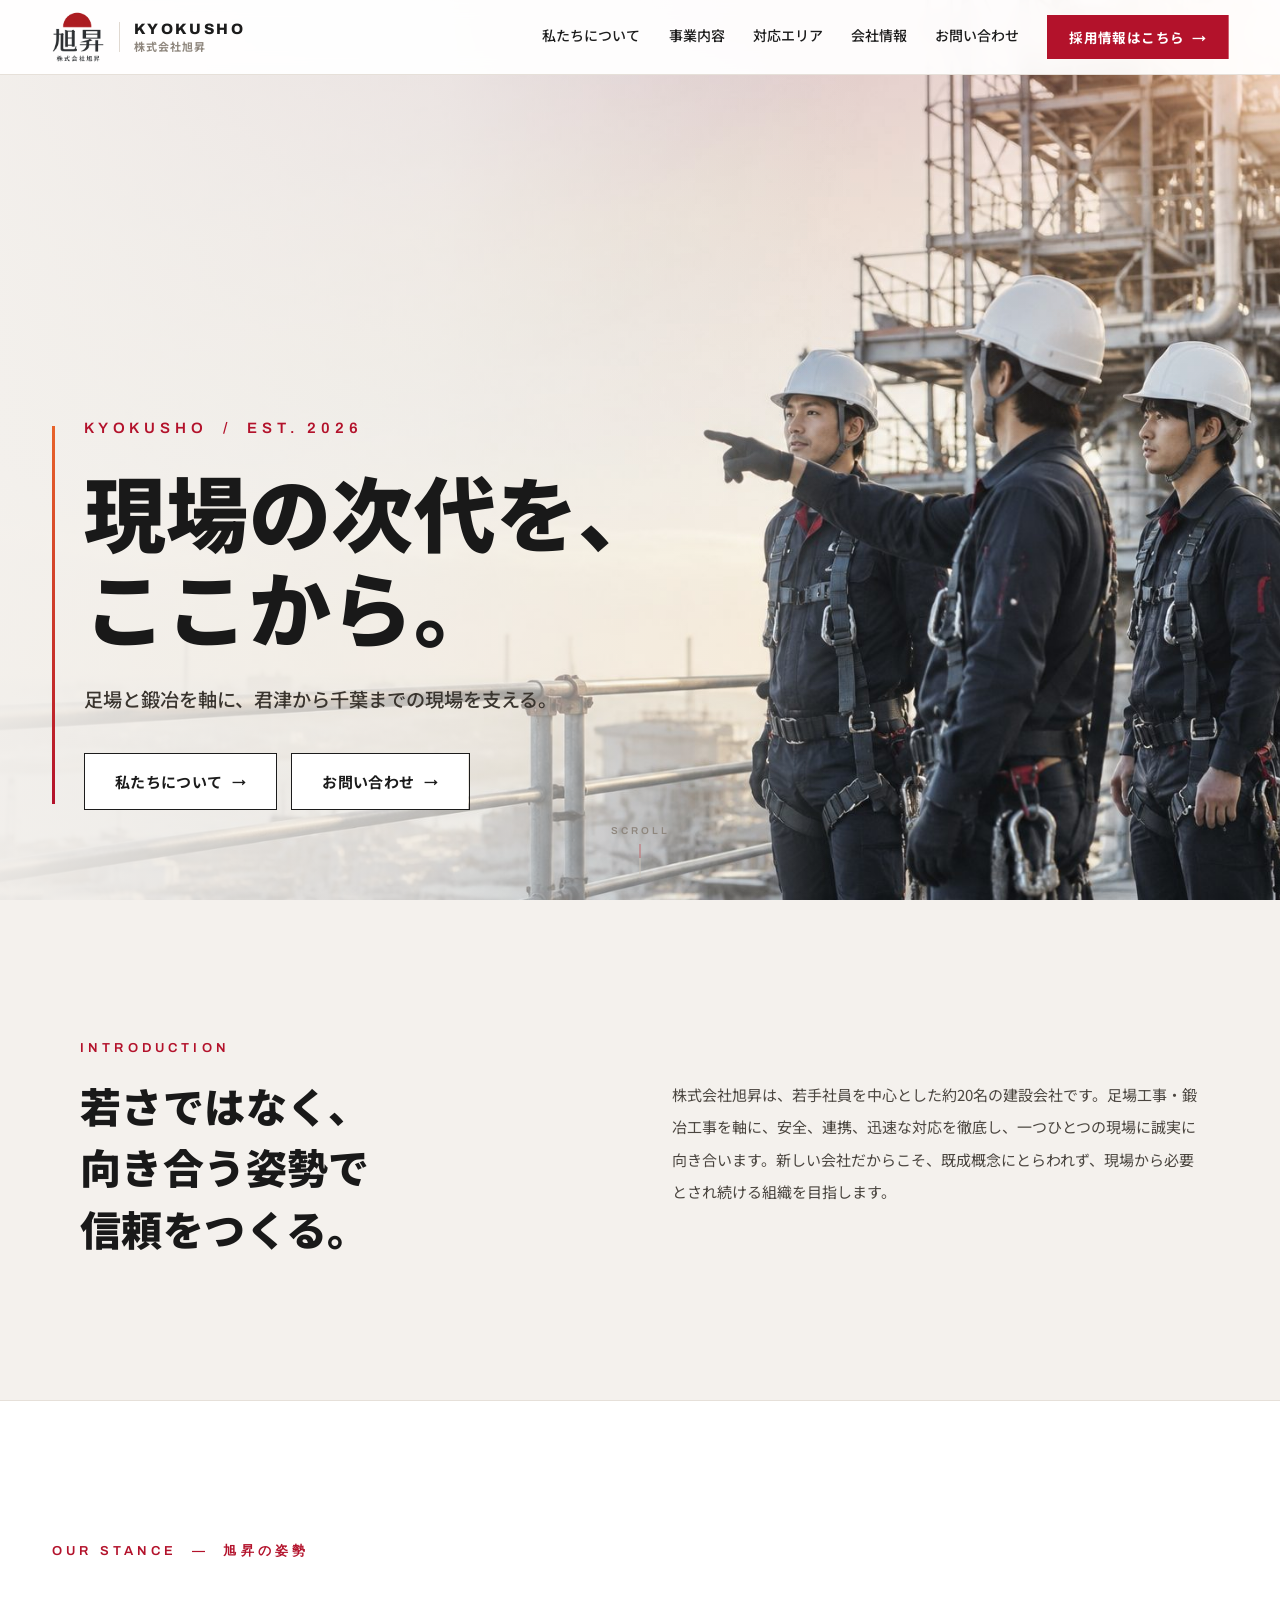
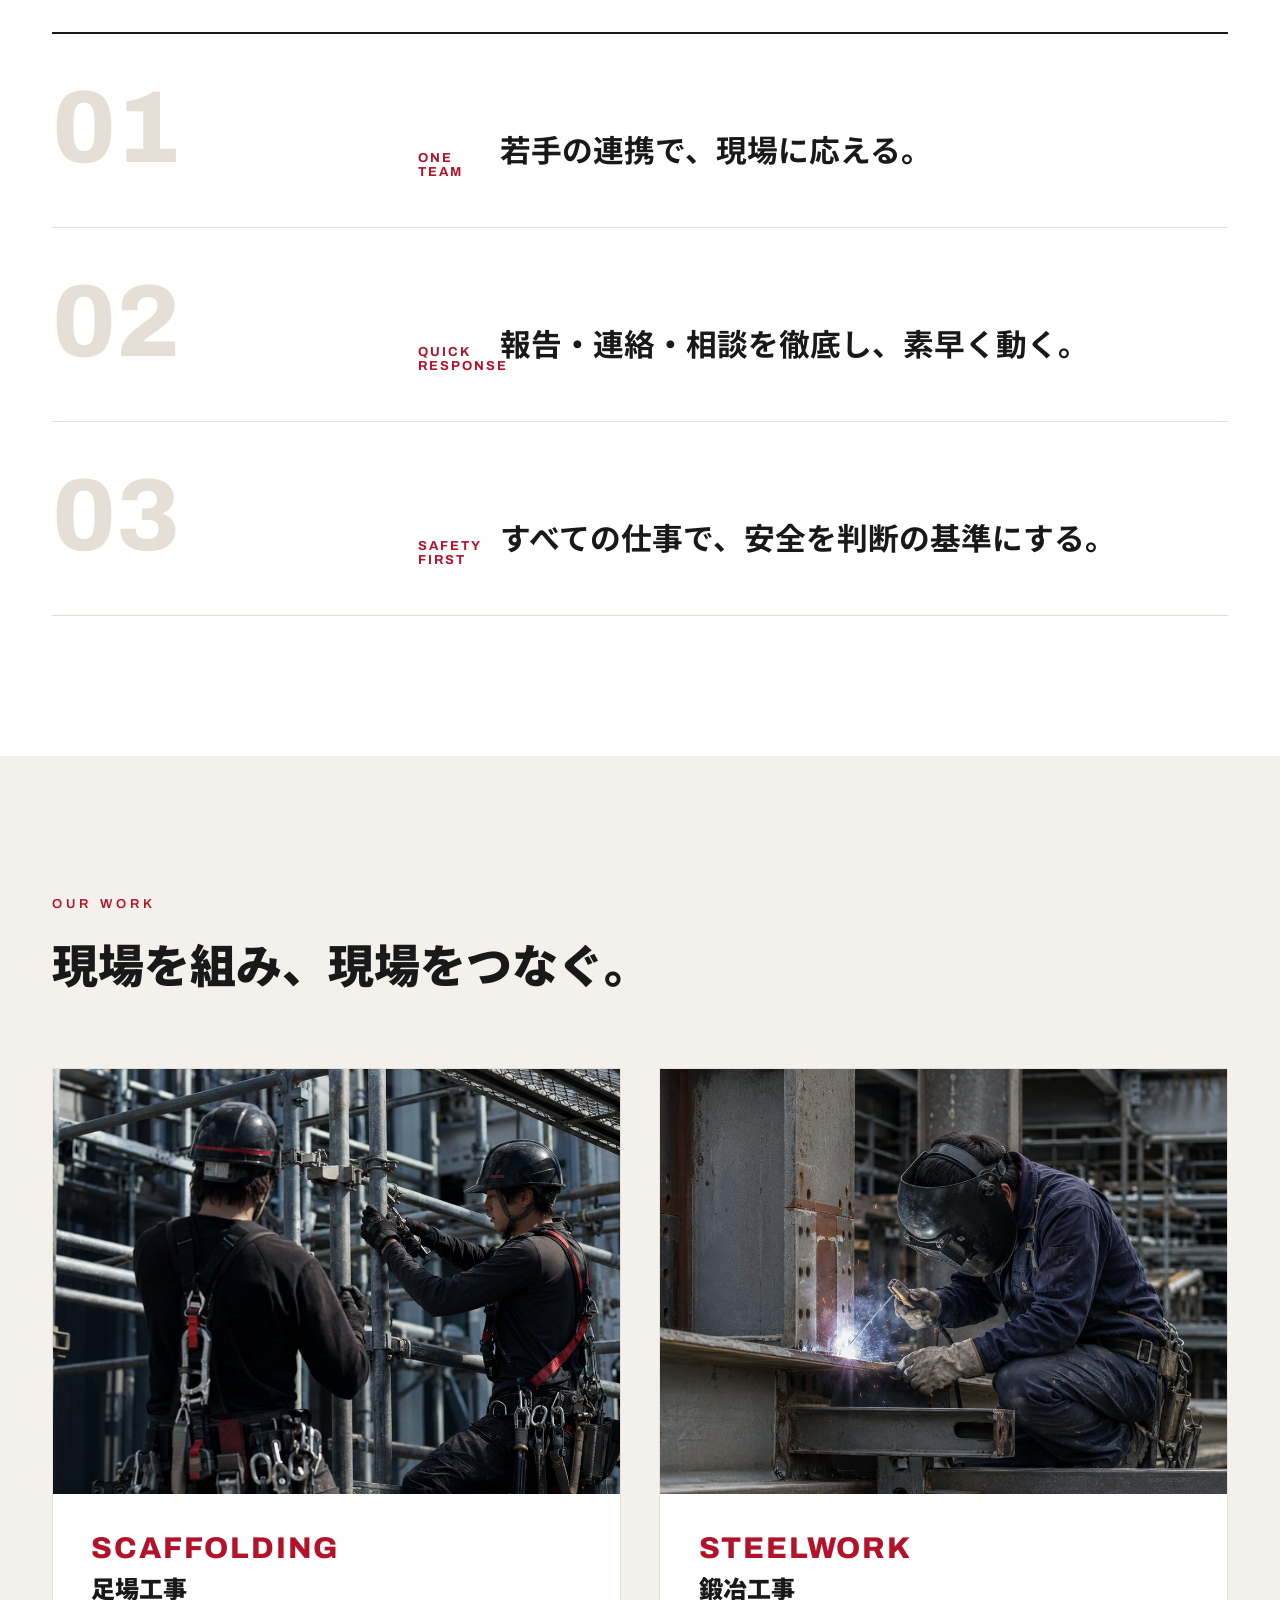
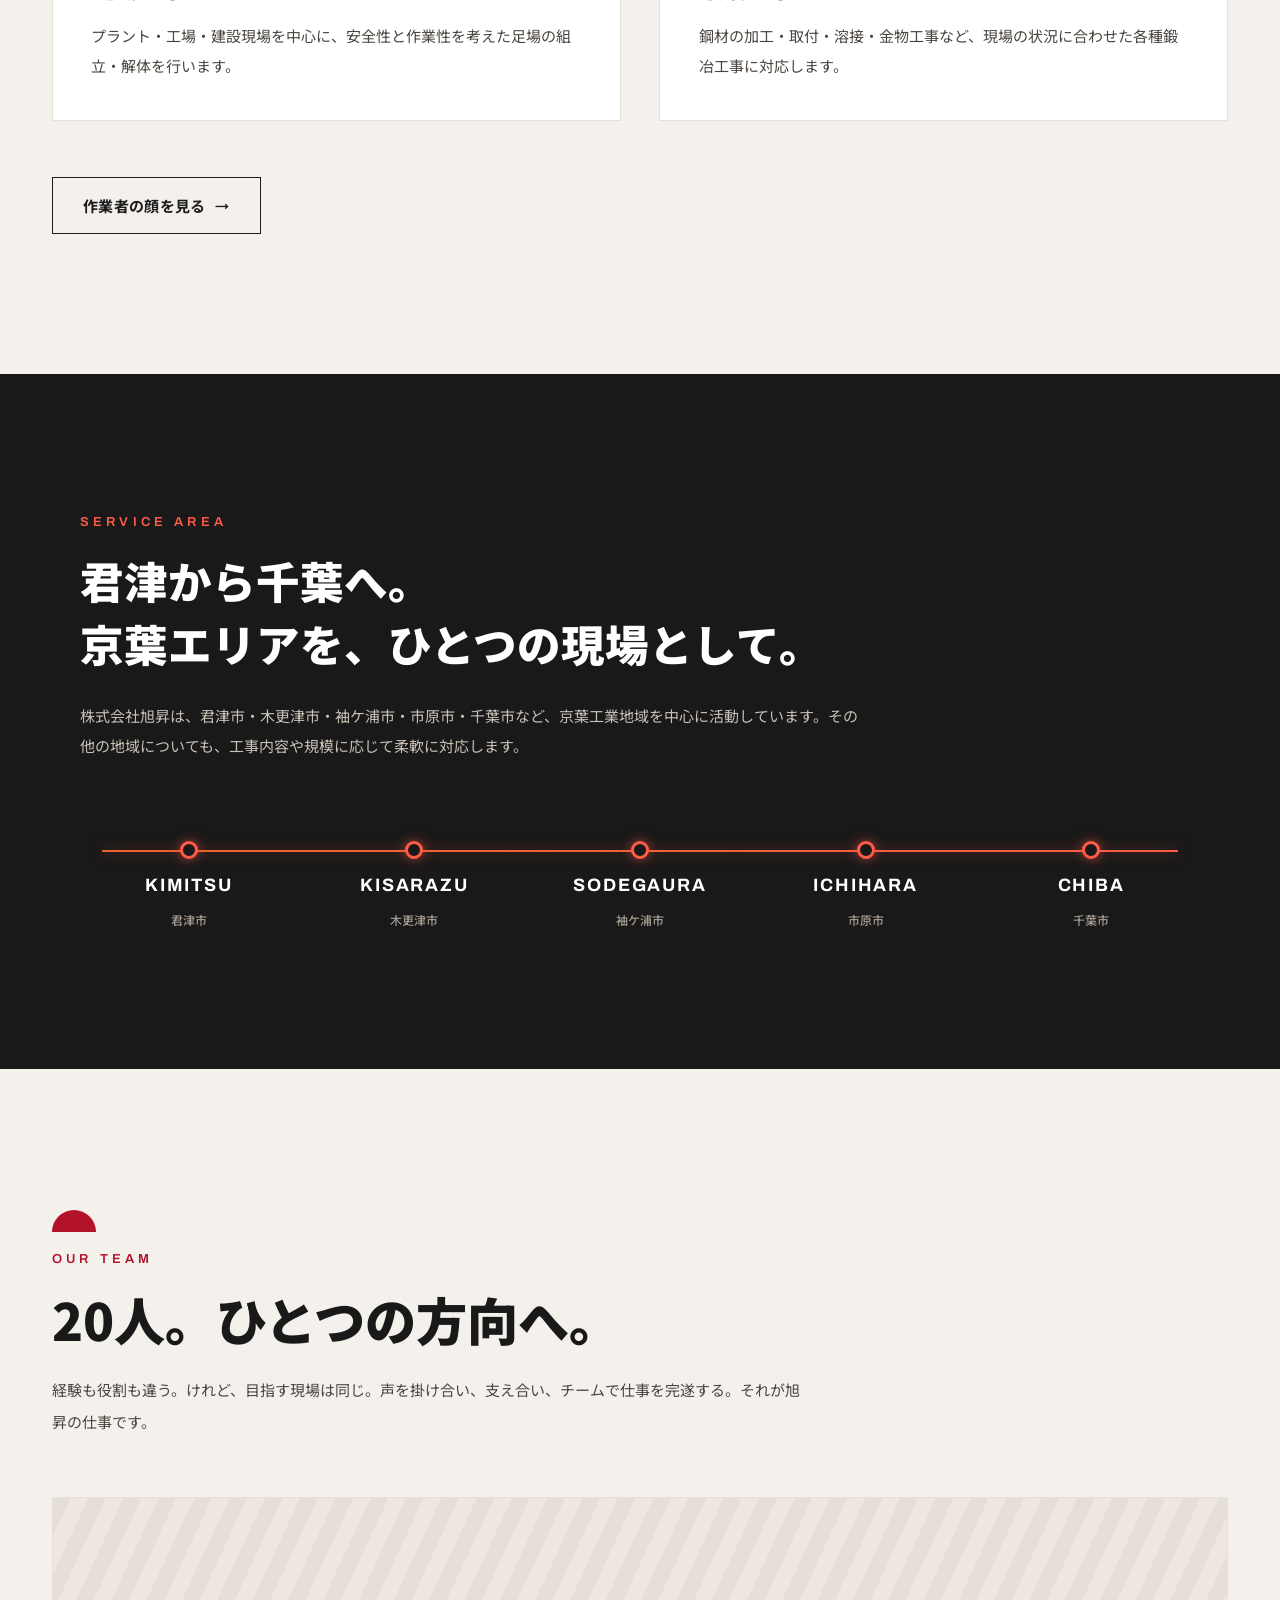
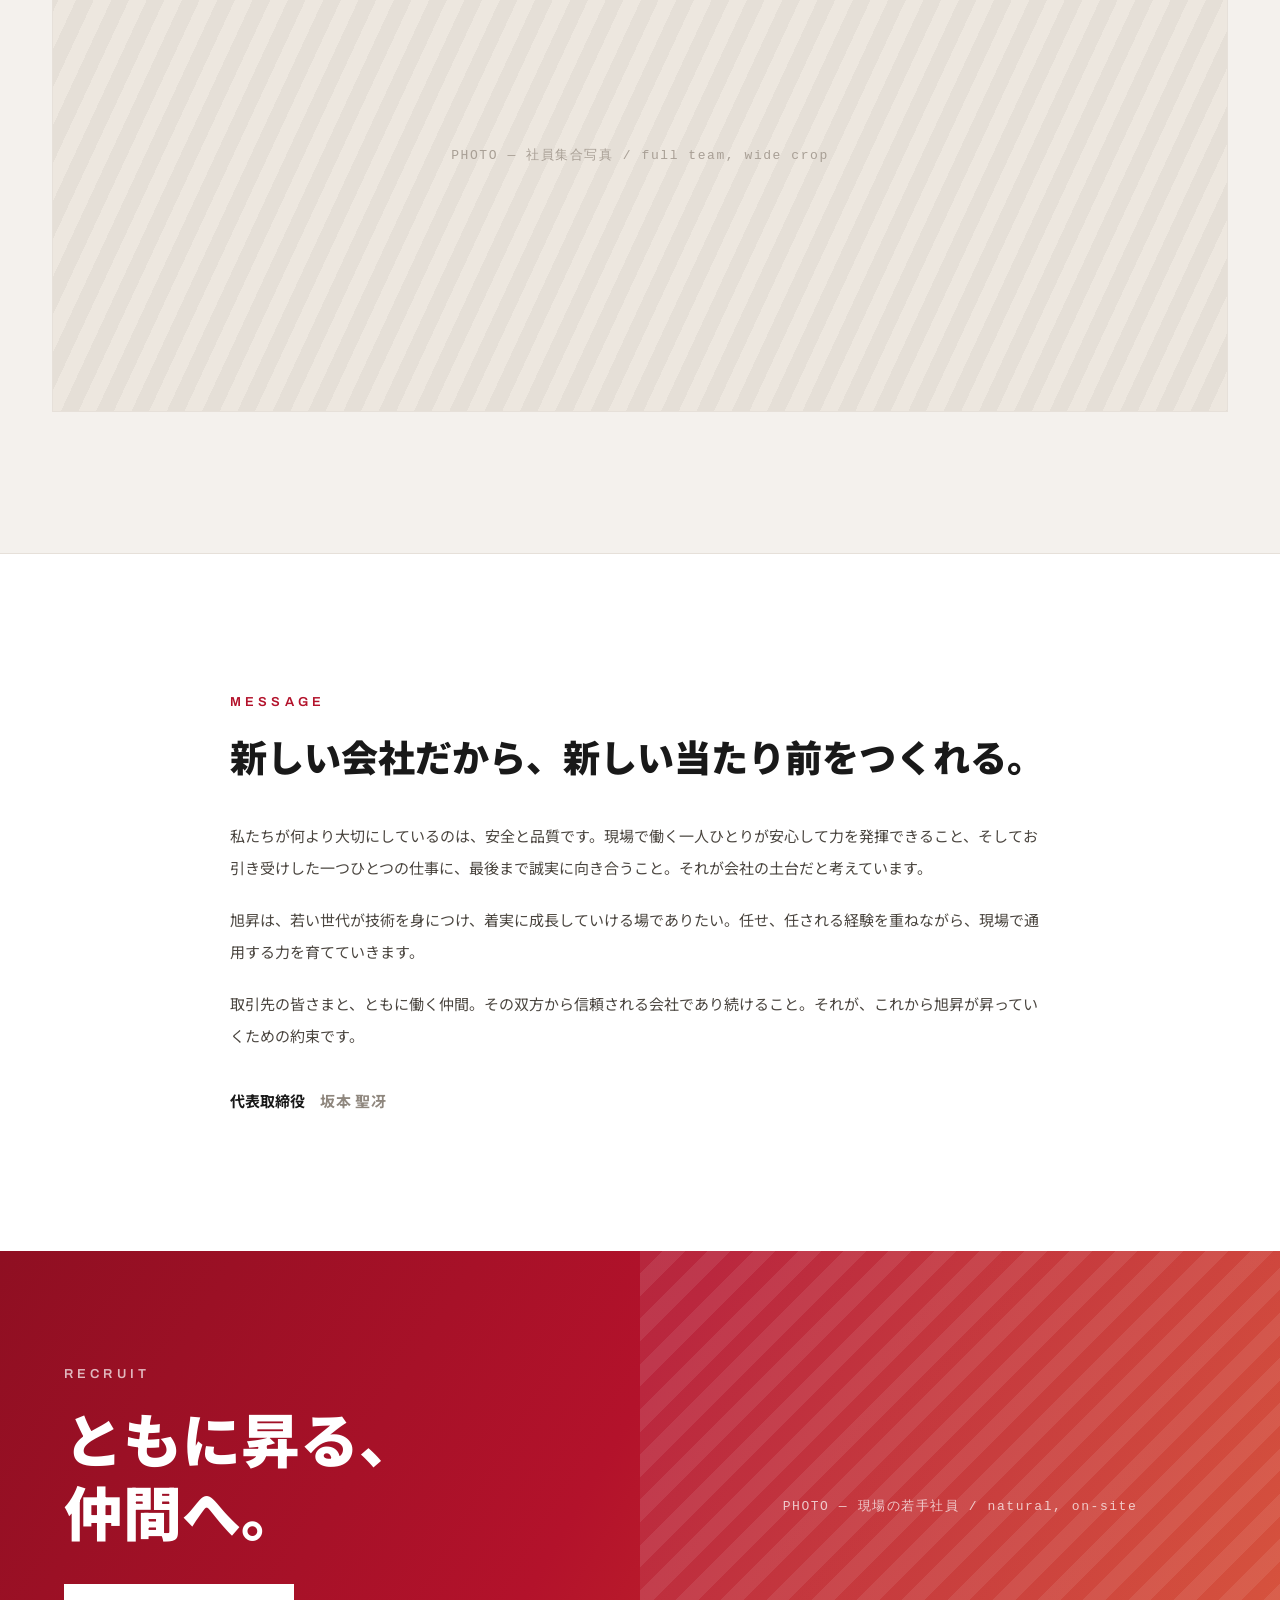
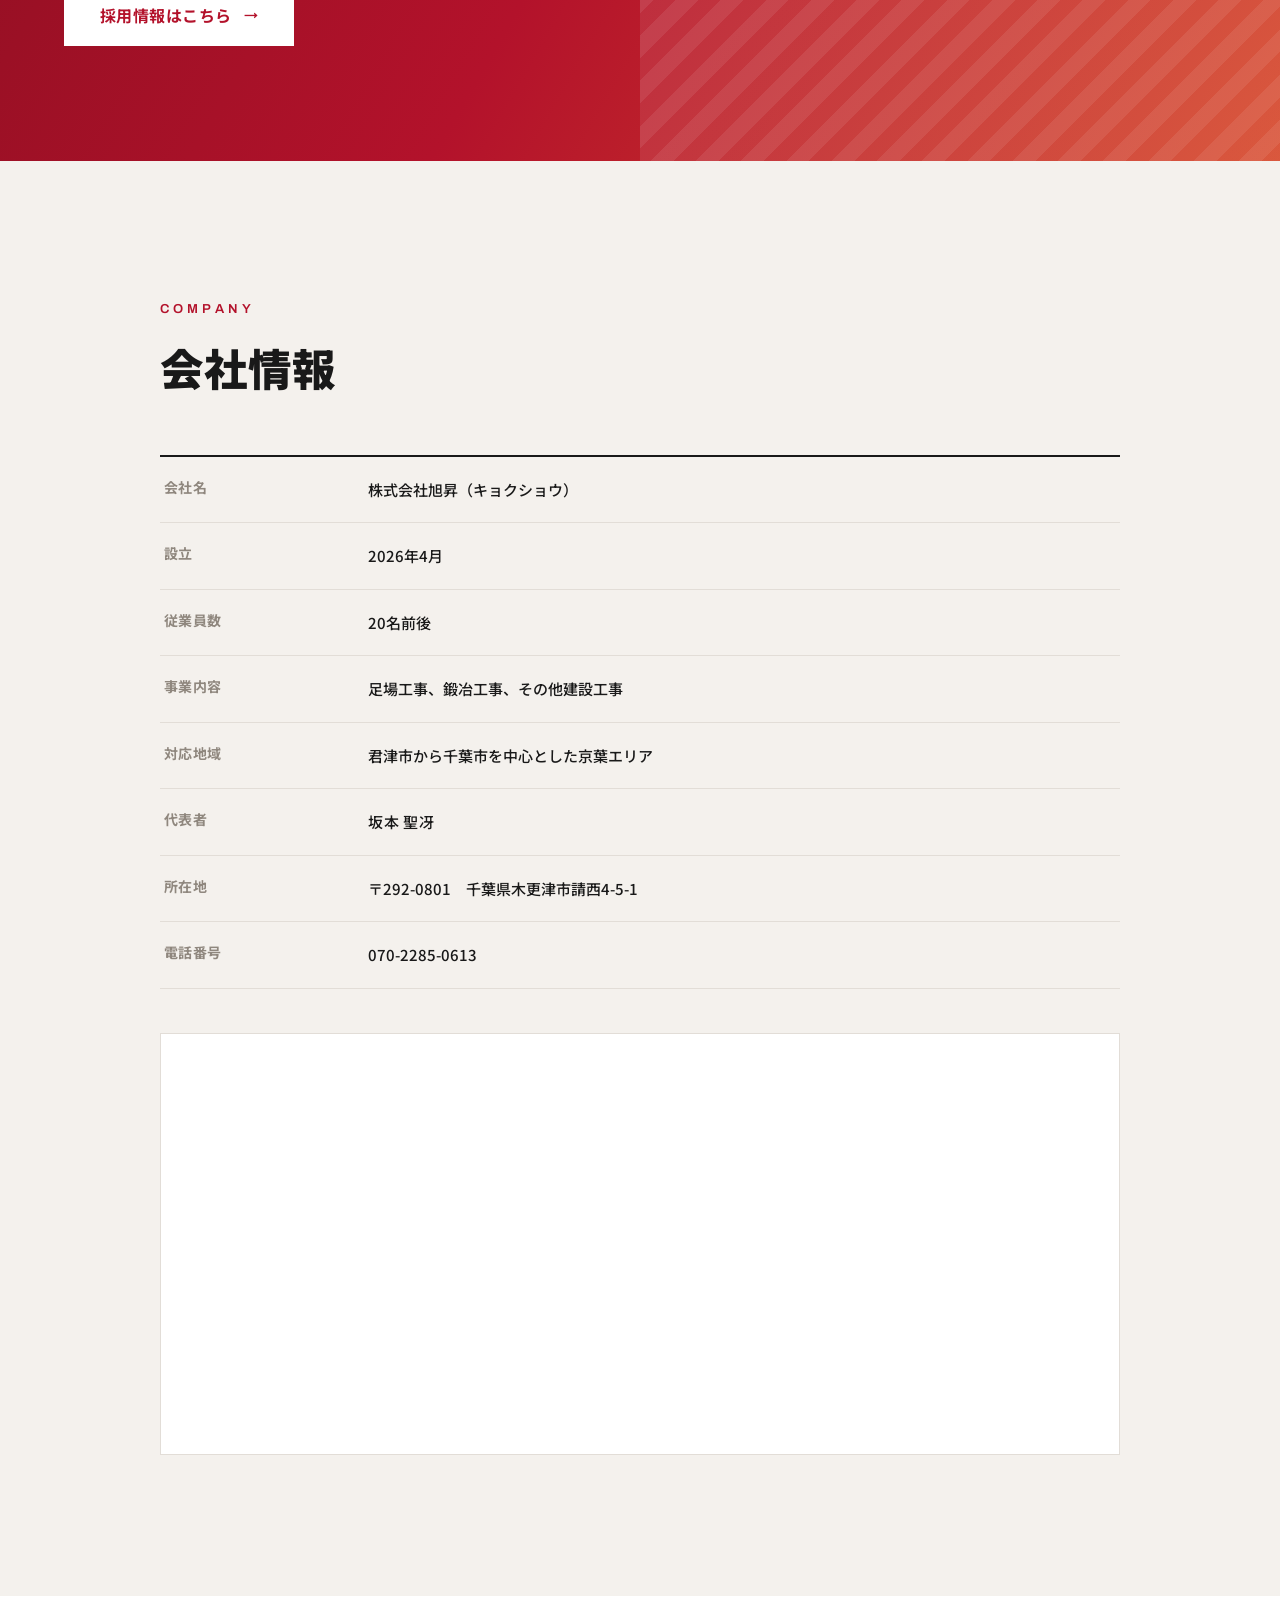
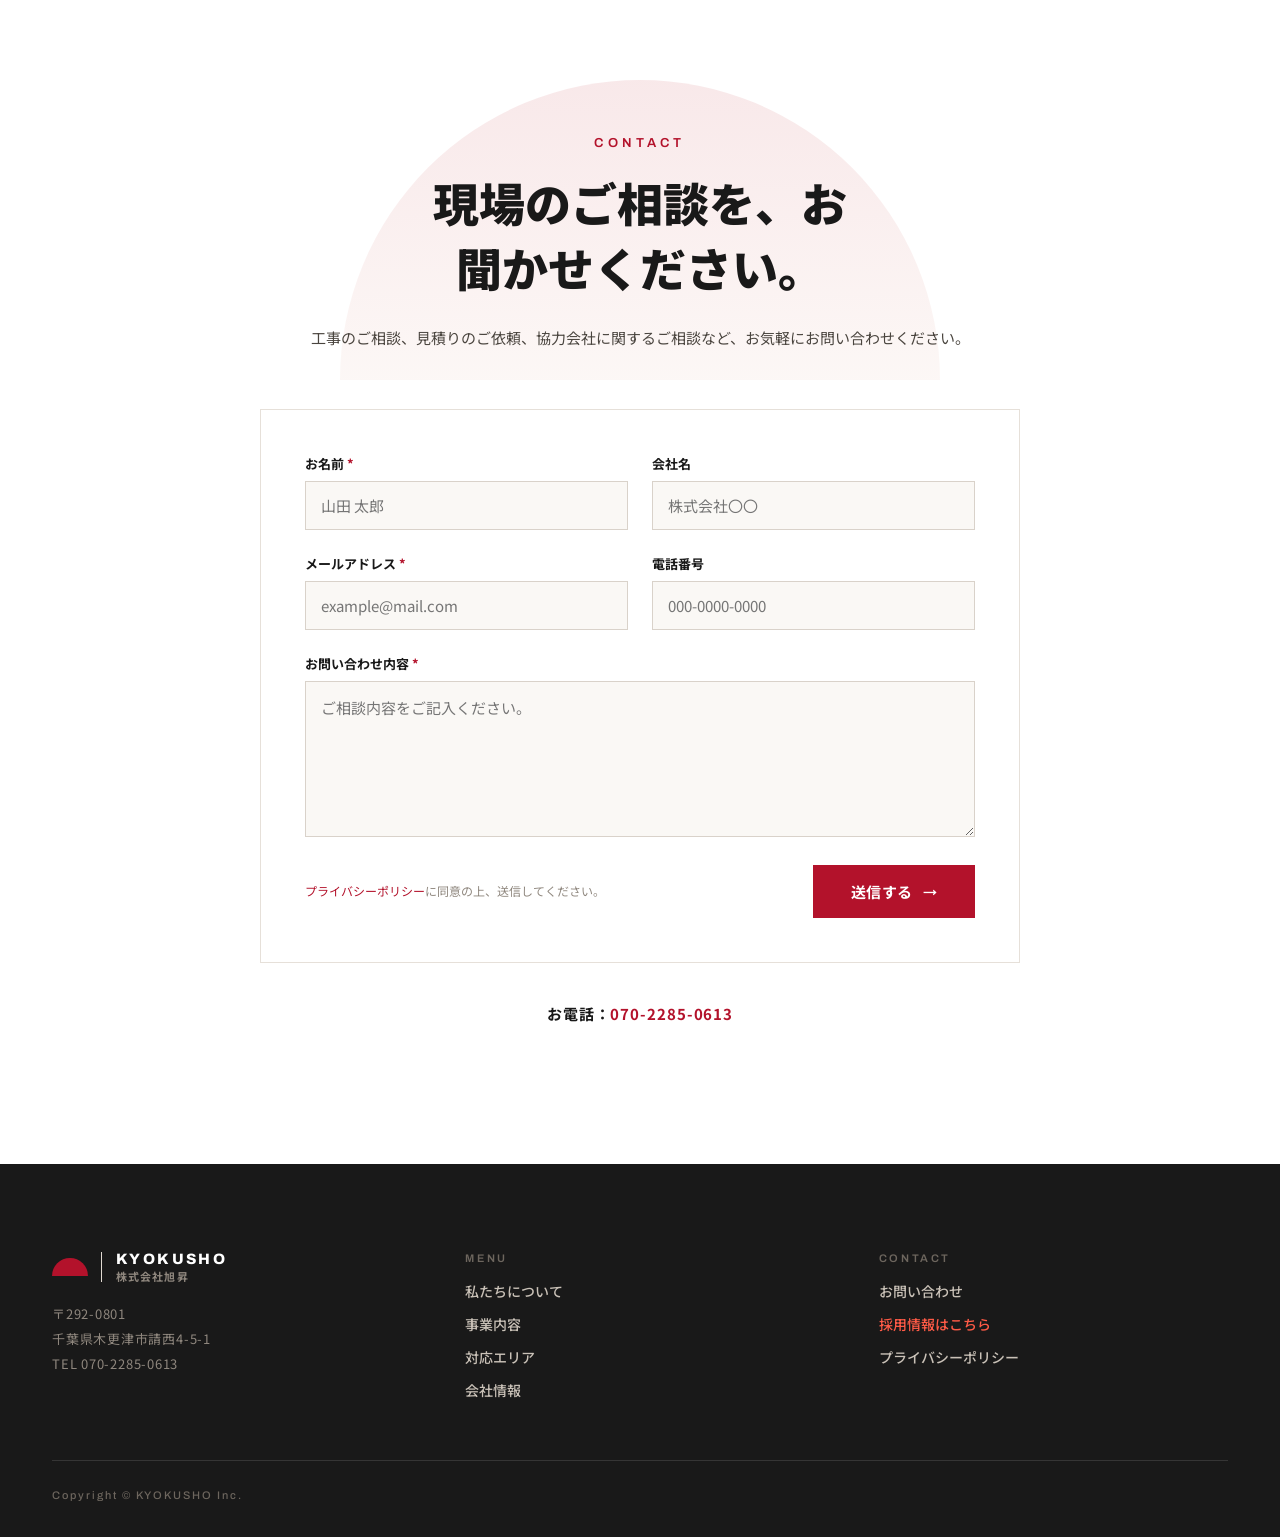
==== index.html @ 020e6e82 "Add KYOKUSHO corporate site (design handoff implementation) Implements the 旭昇のトップページ設計 Claude Design" ====
<!DOCTYPE html>
<html lang="ja">
<head>
<meta charset="utf-8">
<meta name="viewport" content="width=device-width, initial-scale=1">
<title>株式会社旭昇（KYOKUSHO）｜足場工事・鍛冶工事 - 君津から千葉の京葉エリア</title>
<meta name="description" content="株式会社旭昇は、足場工事・鍛冶工事を中心に君津市・木更津市・袖ケ浦市・市原市・千葉市など京葉エリアの現場を支える建設会社です。">
<link rel="icon" href="assets/logo.png" type="image/png">
<link rel="preconnect" href="https://fonts.googleapis.com">
<link rel="preconnect" href="https://fonts.gstatic.com" crossorigin>
<link href="https://fonts.googleapis.com/css2?family=Archivo:wght@500;600;700;800;900&family=Noto+Sans+JP:wght@400;500;700;900&display=swap" rel="stylesheet">
<link rel="stylesheet" href="css/style.css">
</head>
<body>

<div id="top">

<header class="site-header" data-header>
  <div class="header-inner">
    <a href="#top" class="brand" aria-label="株式会社旭昇 ホーム">
      <img src="assets/logo.png" alt="株式会社旭昇 ロゴ" class="brand-logo">
      <span class="brand-text">
        <span class="brand-en">KYOKUSHO</span>
        <span class="brand-jp">株式会社旭昇</span>
      </span>
    </a>

    <nav class="site-nav">
      <a href="#about" class="nav-link">私たちについて</a>
      <a href="#business" class="nav-link">事業内容</a>
      <a href="#area" class="nav-link">対応エリア</a>
      <a href="#company" class="nav-link">会社情報</a>
      <a href="#contact" class="nav-link">お問い合わせ</a>
      <a href="#recruit" class="btn-cta">採用情報はこちら<span class="arrow">→</span></a>
    </nav>

    <button class="hamburger" data-menu-open aria-label="メニューを開く">
      <span></span><span></span><span class="accent"></span>
    </button>
  </div>
</header>

<div class="mobile-menu" data-mobile-menu>
  <div class="mobile-menu-top">
    <span class="brand">
      <img src="assets/logo.png" alt="株式会社旭昇 ロゴ" class="brand-logo brand-logo-sm">
      <span class="brand-en">KYOKUSHO</span>
    </span>
    <button class="menu-close" data-menu-close aria-label="メニューを閉じる">×</button>
  </div>
  <nav class="mobile-nav">
    <a data-menu-close href="#about">私たちについて</a>
    <a data-menu-close href="#business">事業内容</a>
    <a data-menu-close href="#area">対応エリア</a>
    <a data-menu-close href="#company">会社情報</a>
    <a data-menu-close href="#contact">お問い合わせ</a>
  </nav>
  <a data-menu-close href="#recruit" class="mobile-cta">採用情報はこちら<span class="arrow">→</span></a>
  <span class="mobile-menu-tag">KYOKUSHO / EST. 2026</span>
</div>

<!-- ============ 1. HERO ============ -->
<section class="hero">
  <div class="hero-photo" role="img" aria-label="京葉工業地帯に朝日が差し込む足場の現場で打ち合わせる作業員"></div>
  <div class="hero-sunrise"></div>
  <div class="hero-fade"></div>

  <div class="hero-inner">
    <div class="hero-content">
      <span class="hero-vline" data-reveal-line="v"></span>
      <p class="eyebrow" data-reveal="up">KYOKUSHO&nbsp;&nbsp;/&nbsp;&nbsp;EST. 2026</p>
      <h1 data-reveal="up">現場の次代を、<br>ここから。</h1>
      <p class="hero-lead" data-reveal="up">足場と鍛冶を軸に、君津から千葉までの現場を支える。</p>
      <div class="hero-actions" data-reveal="up">
        <a href="#about" class="btn-outline">私たちについて<span class="arrow">→</span></a>
        <a href="#contact" class="btn-outline">お問い合わせ<span class="arrow">→</span></a>
      </div>
    </div>
  </div>

  <div class="scroll-indicator">
    <span>SCROLL</span>
    <span class="scroll-track"><span class="scroll-dot"></span></span>
  </div>
</section>

<!-- ============ 2. INTRO ============ -->
<section id="about" class="section intro">
  <div class="intro-grid">
    <div>
      <p class="eyebrow" data-reveal="up">Introduction</p>
      <h2 data-reveal="up">若さではなく、<br>向き合う姿勢で<br>信頼をつくる。</h2>
    </div>
    <p class="intro-text" data-reveal="up">株式会社旭昇は、若手社員を中心とした約20名の建設会社です。足場工事・鍛冶工事を軸に、安全、連携、迅速な対応を徹底し、一つひとつの現場に誠実に向き合います。新しい会社だからこそ、既成概念にとらわれず、現場から必要とされ続ける組織を目指します。</p>
  </div>
</section>

<!-- ============ 3. 旭昇の姿勢 ============ -->
<section class="section section-white stance">
  <div class="stance-inner">
    <p class="eyebrow" data-reveal="up">Our Stance&nbsp;&nbsp;—&nbsp;&nbsp;旭昇の姿勢</p>

    <div class="stance-row stance-row-first" data-reveal="up">
      <span class="stance-num">01</span>
      <span class="stance-tag">ONE<br>TEAM</span>
      <span class="stance-text">若手の連携で、現場に応える。</span>
    </div>
    <div class="stance-row" data-reveal="up">
      <span class="stance-num">02</span>
      <span class="stance-tag">QUICK<br>RESPONSE</span>
      <span class="stance-text">報告・連絡・相談を徹底し、素早く動く。</span>
    </div>
    <div class="stance-row stance-row-last" data-reveal="up">
      <span class="stance-num">03</span>
      <span class="stance-tag">SAFETY<br>FIRST</span>
      <span class="stance-text">すべての仕事で、安全を判断の基準にする。</span>
    </div>
  </div>
</section>

<!-- ============ 4. 事業内容 ============ -->
<section id="business" class="section business">
  <div class="business-inner">
    <div class="business-head">
      <p class="eyebrow" data-reveal="up">Our Work</p>
      <h2 data-reveal="up">現場を組み、現場をつなぐ。</h2>
    </div>

    <div class="business-grid">
      <div class="business-card" data-reveal="up">
        <div class="business-photo" style="background-image:url('images/scaffolding.jpg')" role="img" aria-label="プラントで足場を組み立てる作業員"></div>
        <div class="business-card-body">
          <p class="business-en">SCAFFOLDING</p>
          <h3>足場工事</h3>
          <p class="business-desc">プラント・工場・建設現場を中心に、安全性と作業性を考えた足場の組立・解体を行います。</p>
        </div>
      </div>
      <div class="business-card" data-reveal="up">
        <div class="business-photo" style="background-image:url('images/steelwork.jpg')" role="img" aria-label="鉄骨を溶接する鍛冶工事の作業員"></div>
        <div class="business-card-body">
          <p class="business-en">STEELWORK</p>
          <h3>鍛冶工事</h3>
          <p class="business-desc">鋼材の加工・取付・溶接・金物工事など、現場の状況に合わせた各種鍛冶工事に対応します。</p>
        </div>
      </div>
    </div>

    <div class="business-more" data-reveal="up">
      <a href="#team" class="btn-outline btn-outline-light">作業者の顔を見る<span class="arrow">→</span></a>
    </div>
  </div>
</section>

<!-- ============ 5. 対応エリア ============ -->
<section id="area" class="section area">
  <div class="area-inner">
    <p class="eyebrow eyebrow-dark" data-reveal="up">Service Area</p>
    <h2 data-reveal="up">君津から千葉へ。<br>京葉エリアを、ひとつの現場として。</h2>
    <p class="area-text" data-reveal="up">株式会社旭昇は、君津市・木更津市・袖ケ浦市・市原市・千葉市など、京葉工業地域を中心に活動しています。その他の地域についても、工事内容や規模に応じて柔軟に対応します。</p>

    <div class="area-timeline area-timeline-h" data-reveal="up">
      <div class="area-line-track"></div>
      <div class="area-line-fill" data-reveal-line="h"></div>
      <div class="area-points">
        <div class="area-point"><span class="dot"></span><span class="area-en">KIMITSU</span><span class="area-jp">君津市</span></div>
        <div class="area-point"><span class="dot"></span><span class="area-en">KISARAZU</span><span class="area-jp">木更津市</span></div>
        <div class="area-point"><span class="dot"></span><span class="area-en">SODEGAURA</span><span class="area-jp">袖ケ浦市</span></div>
        <div class="area-point"><span class="dot"></span><span class="area-en">ICHIHARA</span><span class="area-jp">市原市</span></div>
        <div class="area-point"><span class="dot"></span><span class="area-en">CHIBA</span><span class="area-jp">千葉市</span></div>
      </div>
    </div>

    <div class="area-timeline area-timeline-v">
      <div class="area-line-track-v"></div>
      <div class="area-line-fill-v" data-reveal-line="v"></div>
      <div class="area-point-v"><span class="dot"></span><span class="area-en">KIMITSU</span><span class="area-jp">君津市</span></div>
      <div class="area-point-v"><span class="dot"></span><span class="area-en">KISARAZU</span><span class="area-jp">木更津市</span></div>
      <div class="area-point-v"><span class="dot"></span><span class="area-en">SODEGAURA</span><span class="area-jp">袖ケ浦市</span></div>
      <div class="area-point-v"><span class="dot"></span><span class="area-en">ICHIHARA</span><span class="area-jp">市原市</span></div>
      <div class="area-point-v"><span class="dot"></span><span class="area-en">CHIBA</span><span class="area-jp">千葉市</span></div>
    </div>
  </div>
</section>

<!-- ============ 6. チーム紹介 ============ -->
<section id="team" class="section team">
  <div class="team-inner">
    <div class="team-head">
      <span class="pill" data-reveal="up"></span>
      <p class="eyebrow" data-reveal="up">Our Team</p>
      <h2 data-reveal="up">20人。ひとつの方向へ。</h2>
      <p class="team-text" data-reveal="up">経験も役割も違う。けれど、目指す現場は同じ。声を掛け合い、支え合い、チームで仕事を完遂する。それが旭昇の仕事です。</p>
    </div>
    <div class="photo-placeholder team-photo" role="img" aria-label="安全装備を着けた社員の集合写真">
      <span>PHOTO — 社員集合写真 / full team, wide crop</span>
    </div>
  </div>
</section>

<!-- ============ 7. 代表メッセージ ============ -->
<section class="section section-white message">
  <div class="message-inner">
    <p class="eyebrow" data-reveal="up">Message</p>
    <h2 data-reveal="up">新しい会社だから、新しい当たり前をつくれる。</h2>
    <div class="message-body" data-reveal="up">
      <p>私たちが何より大切にしているのは、安全と品質です。現場で働く一人ひとりが安心して力を発揮できること、そしてお引き受けした一つひとつの仕事に、最後まで誠実に向き合うこと。それが会社の土台だと考えています。</p>
      <p>旭昇は、若い世代が技術を身につけ、着実に成長していける場でありたい。任せ、任される経験を重ねながら、現場で通用する力を育てていきます。</p>
      <p>取引先の皆さまと、ともに働く仲間。その双方から信頼される会社であり続けること。それが、これから旭昇が昇っていくための約束です。</p>
    </div>
    <p class="message-sign" data-reveal="up">代表取締役　<span>坂本 聖冴</span></p>
  </div>
</section>

<!-- ============ 8. 採用導線 ============ -->
<section id="recruit" class="recruit">
  <div class="recruit-grid">
    <div class="recruit-copy">
      <p class="eyebrow eyebrow-recruit" data-reveal="up">Recruit</p>
      <h2 data-reveal="up">ともに昇る、<br>仲間へ。</h2>
      <div data-reveal="up">
        <a href="#recruit-page" class="btn-recruit">採用情報はこちら<span class="arrow">→</span></a>
      </div>
    </div>
    <div class="photo-placeholder recruit-photo" role="img" aria-label="現場で働く若手社員の自然な表情の写真">
      <span>PHOTO — 現場の若手社員 / natural, on-site</span>
    </div>
  </div>
</section>

<!-- ============ 9. 会社情報 ============ -->
<section id="company" class="section company">
  <div class="company-inner">
    <p class="eyebrow" data-reveal="up">Company</p>
    <h2 data-reveal="up">会社情報</h2>
    <dl class="company-table" data-reveal="up">
      <div class="company-row"><dt>会社名</dt><dd>株式会社旭昇（キョクショウ）</dd></div>
      <div class="company-row"><dt>設立</dt><dd>2026年4月</dd></div>
      <div class="company-row"><dt>従業員数</dt><dd>20名前後</dd></div>
      <div class="company-row"><dt>事業内容</dt><dd>足場工事、鍛冶工事、その他建設工事</dd></div>
      <div class="company-row"><dt>対応地域</dt><dd>君津市から千葉市を中心とした京葉エリア</dd></div>
      <div class="company-row"><dt>代表者</dt><dd class="tracked">坂本 聖冴</dd></div>
      <div class="company-row"><dt>所在地</dt><dd>〒292-0801　千葉県木更津市請西4-5-1</dd></div>
      <div class="company-row"><dt>電話番号</dt><dd><a href="tel:07022850613" class="tel-link">070-2285-0613</a></dd></div>
    </dl>
    <div class="company-map" data-reveal="up">
      <iframe title="株式会社旭昇 所在地マップ" src="https://maps.google.com/maps?q=%E5%8D%83%E8%91%89%E7%9C%8C%E6%9C%A8%E6%9B%B4%E6%B4%A5%E5%B8%82%E8%AB%8B%E8%A5%BF4-5-1&z=16&output=embed" loading="lazy" referrerpolicy="no-referrer-when-downgrade"></iframe>
    </div>
  </div>
</section>

<!-- ============ 10. お問い合わせ ============ -->
<section id="contact" class="section contact">
  <div class="contact-glow" aria-hidden="true"></div>
  <div class="contact-inner">
    <div class="contact-head">
      <p class="eyebrow" data-reveal="up">Contact</p>
      <h2 data-reveal="up">現場のご相談を、お聞かせください。</h2>
      <p class="contact-lead" data-reveal="up">工事のご相談、見積りのご依頼、協力会社に関するご相談など、お気軽にお問い合わせください。</p>
    </div>

    <div class="form-success" data-form-success hidden>
      <span class="pill"></span>
      <h3>送信ありがとうございました。</h3>
      <p>担当者より折り返しご連絡いたします。お急ぎの場合はお電話ください。</p>
    </div>

    <form class="contact-form" data-reveal="up" data-contact-form action="https://formspree.io/f/YOUR_FORM_ID" method="POST">
      <label><span>お名前 <em>*</em></span><input type="text" name="name" required placeholder="山田 太郎"></label>
      <label><span>会社名</span><input type="text" name="company" placeholder="株式会社〇〇"></label>
      <label><span>メールアドレス <em>*</em></span><input type="email" name="email" required placeholder="example@mail.com"></label>
      <label><span>電話番号</span><input type="tel" name="phone" placeholder="000-0000-0000"></label>
      <label class="full"><span>お問い合わせ内容 <em>*</em></span><textarea name="message" required rows="5" placeholder="ご相談内容をご記入ください。"></textarea></label>
      <div class="form-footer full">
        <p class="form-note"><a href="#privacy">プライバシーポリシー</a>に同意の上、送信してください。</p>
        <button type="submit" class="btn-submit">送信する<span class="arrow">→</span></button>
      </div>
      <p class="form-error full" data-form-error hidden>送信に失敗しました。お手数ですがお電話にてお問い合わせください。</p>
    </form>

    <p class="contact-tel" data-reveal="up">お電話：<a href="tel:07022850613">070-2285-0613</a></p>
  </div>
</section>

<!-- ============ 11. FOOTER ============ -->
<footer class="site-footer">
  <div class="footer-inner">
    <div class="footer-grid">
      <div>
        <span class="footer-brand">
          <span class="footer-mark"></span>
          <span class="brand-text">
            <span class="brand-en">KYOKUSHO</span>
            <span class="brand-jp">株式会社旭昇</span>
          </span>
        </span>
        <p class="footer-address">〒292-0801<br>千葉県木更津市請西4-5-1<br>TEL 070-2285-0613</p>
      </div>
      <nav class="footer-nav">
        <span class="footer-label">MENU</span>
        <a href="#about">私たちについて</a>
        <a href="#business">事業内容</a>
        <a href="#area">対応エリア</a>
        <a href="#company">会社情報</a>
      </nav>
      <nav class="footer-nav">
        <span class="footer-label">CONTACT</span>
        <a href="#contact">お問い合わせ</a>
        <a href="#recruit" class="footer-recruit">採用情報はこちら</a>
        <a href="#privacy">プライバシーポリシー</a>
      </nav>
    </div>
    <p class="footer-copy">Copyright © KYOKUSHO Inc.</p>
  </div>
</footer>

</div>

<script src="js/main.js"></script>
</body>
</html>
---- css/style.css ----
/* ===== Reset & base ===== */
*{box-sizing:border-box}
html{scroll-behavior:smooth}
body{
  margin:0;
  background:#f4f1ed;
  color:#1c1c1c;
  -webkit-font-smoothing:antialiased;
  font-family:'Noto Sans JP',system-ui,sans-serif;
  overflow-x:hidden;
}
#top{position:relative;overflow:hidden}
a{color:#b3122b;text-decoration:none}
a:hover{color:#8f0f22}
h1,h2,h3,p,dl,dt,dd{margin:0}
img{max-width:100%}
.arrow{font:700 14px 'Archivo'}

@keyframes ks-bounce{0%,100%{transform:translateY(0);opacity:.85}50%{transform:translateY(9px);opacity:.35}}
@keyframes ks-sunrise{0%{opacity:.5;transform:translateY(2%)}50%{opacity:.95;transform:translateY(-1%)}100%{opacity:.5;transform:translateY(2%)}}
@media (prefers-reduced-motion: reduce){
  html{scroll-behavior:auto}
  *{animation:none!important;transition:none!important}
}

.section{padding:clamp(72px,11vw,150px) clamp(20px,5vw,52px)}
.section-white{background:#ffffff;border-top:1px solid #e6e0d9}
.eyebrow{margin:0 0 20px;font:600 13px 'Archivo';letter-spacing:.32em;text-transform:uppercase;color:#b3122b}
.eyebrow-dark{color:#ff5b47}

.pill{display:block;width:44px;height:22px;border-radius:44px 44px 0 0;background:#b3122b;margin-bottom:20px}

/* ===== Reveal animation defaults (JS toggles .is-visible) ===== */
[data-reveal]{opacity:0;transform:translateY(26px);transition:opacity .9s cubic-bezier(.22,1,.36,1),transform .9s cubic-bezier(.22,1,.36,1)}
[data-reveal].is-visible{opacity:1;transform:none}
[data-reveal-line="v"]{transform:scaleY(0);transform-origin:top center;transition:transform 1.5s cubic-bezier(.22,1,.36,1)}
[data-reveal-line="h"]{transform:scaleX(0);transform-origin:left center;transition:transform 1.5s cubic-bezier(.22,1,.36,1)}
[data-reveal-line].is-visible{transform:none}
@media (prefers-reduced-motion: reduce){
  [data-reveal],[data-reveal-line]{opacity:1!important;transform:none!important}
}

/* ===== Header ===== */
.site-header{
  position:fixed;top:0;left:0;right:0;z-index:100;
  background:rgba(255,255,255,.94);
  backdrop-filter:saturate(1.5) blur(10px);
  -webkit-backdrop-filter:saturate(1.5) blur(10px);
  border-bottom:1px solid #e6e0d9;
  box-shadow:none;
  transition:box-shadow .35s ease,border-color .35s ease;
}
.site-header.is-scrolled{box-shadow:0 10px 34px rgba(0,0,0,.07);border-bottom-color:transparent}
.header-inner{
  max-width:1320px;margin:0 auto;height:74px;
  padding:0 clamp(16px,4vw,52px);
  display:flex;align-items:center;justify-content:space-between;gap:20px;
}
.brand{display:flex;align-items:center;gap:14px;color:#1c1c1c}
.brand-logo{height:52px;width:auto;display:block;flex:none}
.brand-logo-sm{height:40px}
.brand-text{line-height:1;display:block;border-left:1px solid #e0d9d1;padding-left:14px}
.brand-en{display:block;font:800 15px/1 'Archivo';letter-spacing:.16em;color:#1c1c1c}
.brand-jp{display:block;font:700 11px/1 'Noto Sans JP';letter-spacing:.1em;color:#8f877e;margin-top:4px}

.site-nav{display:flex;align-items:center;gap:clamp(18px,2.2vw,34px)}
.nav-link{
  font:500 14px 'Noto Sans JP';color:#1c1c1c;padding-bottom:5px;
  background:linear-gradient(#b3122b,#b3122b) no-repeat left 100%/0% 2px;
  transition:background-size .35s,color .3s;
}
.nav-link:hover{background-size:100% 2px;color:#b3122b}
.btn-cta{
  display:inline-flex;align-items:center;gap:8px;padding:12px 22px;
  font:700 13.5px 'Noto Sans JP';letter-spacing:.03em;color:#fff;
  background:linear-gradient(to right,#8f0f22 50%,#b3122b 50%);
  background-size:200% 100%;background-position:right center;
  transition:background-position .5s cubic-bezier(.4,0,.2,1);
}
.btn-cta:hover{background-position:left center;color:#fff}

.hamburger{display:none;flex-direction:column;gap:6px;padding:12px;background:none;border:none;cursor:pointer}
.hamburger span{display:block;width:26px;height:2px;background:#1c1c1c}
.hamburger span.accent{background:#b3122b}

@media (max-width:859px){
  .site-nav{display:none}
  .hamburger{display:flex}
}

/* ===== Mobile menu overlay ===== */
.mobile-menu{
  position:fixed;inset:0;z-index:200;background:#f7f4f1;
  display:none;flex-direction:column;padding:22px clamp(20px,7vw,40px);
}
.mobile-menu.is-open{display:flex}
.mobile-menu-top{display:flex;align-items:center;justify-content:space-between;height:52px}
.mobile-menu-top .brand-en{letter-spacing:.16em;font:800 15px/1 'Archivo'}
.mobile-menu-top .brand{gap:12px}
.menu-close{font:400 34px/1 'Archivo';background:none;border:none;color:#1c1c1c;cursor:pointer;padding:4px 8px}
.mobile-nav{display:flex;flex-direction:column;gap:4px;margin-top:36px}
.mobile-nav a{font:900 26px/1.2 'Noto Sans JP';color:#1c1c1c;padding:12px 0;border-bottom:1px solid #e6e0d9}
.mobile-cta{
  margin-top:28px;display:inline-flex;align-items:center;justify-content:center;gap:8px;
  padding:18px 22px;font:700 16px 'Noto Sans JP';color:#fff;background:#b3122b;
}
.mobile-menu-tag{margin-top:auto;font:600 12px 'Archivo';letter-spacing:.3em;color:#a89f95}

/* ===== Hero ===== */
.hero{position:relative;min-height:100svh;overflow:hidden;display:flex;align-items:flex-end}
.hero-photo{
  position:absolute;inset:0;
  background-image:url('../images/hero.jpg');
  background-size:cover;background-position:72% center;background-repeat:no-repeat;
}
.hero-sunrise{
  position:absolute;inset:0;pointer-events:none;
  background:linear-gradient(178deg,rgba(179,18,43,.16) 0%,rgba(232,99,42,.09) 26%,rgba(255,255,255,0) 52%);
  animation:ks-sunrise 11s ease-in-out infinite;
}
.hero-fade{
  position:absolute;inset:0;pointer-events:none;
  background:linear-gradient(92deg,rgba(244,241,237,.95) 0%,rgba(244,241,237,.7) 34%,rgba(244,241,237,0) 66%);
}
.hero-inner{
  position:relative;width:100%;max-width:1320px;margin:0 auto;
  padding:120px clamp(20px,5vw,52px) clamp(64px,10vh,110px);
}
.hero-content{position:relative;padding-left:clamp(18px,2.5vw,32px);max-width:760px}
.hero-vline{
  position:absolute;left:0;top:6px;bottom:6px;width:3px;
  background:linear-gradient(180deg,#e8632a,#b3122b);transform-origin:top center;
}
.hero h1{font:900 clamp(36px,6.6vw,82px)/1.16 'Noto Sans JP';letter-spacing:.005em;color:#191919;text-wrap:balance}
.hero-lead{margin:clamp(20px,3vh,32px) 0 0;font:500 clamp(15px,1.5vw,20px)/1.9 'Noto Sans JP';color:#3a352f;max-width:34em}
.hero .eyebrow{margin:0 0 clamp(18px,3vh,30px);font-size:clamp(12px,1.2vw,15px)}
.hero-actions{display:flex;flex-wrap:wrap;gap:14px;margin-top:clamp(28px,4vh,44px)}

.btn-outline{
  display:inline-flex;align-items:center;gap:10px;padding:17px 30px;
  font:700 15px 'Noto Sans JP';letter-spacing:.02em;color:#1c1c1c;
  background:linear-gradient(to right,#b3122b 50%,#ffffff 50%);
  background-size:200% 100%;background-position:right center;
  border:1.5px solid #1c1c1c;
  transition:background-position .5s cubic-bezier(.4,0,.2,1),color .4s,border-color .4s;
}
.btn-outline:hover{background-position:left center;color:#fff;border-color:#b3122b}
.btn-outline-light{background:linear-gradient(to right,#b3122b 50%,#f4f1ed 50%);background-size:200% 100%;background-position:right center}

.scroll-indicator{
  position:absolute;left:50%;bottom:22px;transform:translateX(-50%);
  display:flex;flex-direction:column;align-items:center;gap:8px;
}
.scroll-indicator span:first-child{font:600 10px 'Archivo';letter-spacing:.3em;color:#8f877e}
.scroll-track{display:block;width:1px;height:34px;background:#c9c1b7;position:relative;overflow:hidden}
.scroll-dot{position:absolute;left:0;top:0;width:1px;height:14px;background:#b3122b;animation:ks-bounce 1.9s ease-in-out infinite}

/* ===== Intro ===== */
.intro{background:#f4f1ed}
.intro-grid{
  max-width:1120px;margin:0 auto;
  display:grid;grid-template-columns:repeat(auto-fit,minmax(280px,1fr));
  gap:clamp(32px,5vw,72px);align-items:start;
}
.intro h2{font:900 clamp(24px,3.2vw,42px)/1.5 'Noto Sans JP';letter-spacing:.01em;color:#191919;text-wrap:balance}
.intro-text{font:400 clamp(15px,1.15vw,17px)/2.15 'Noto Sans JP';color:#4a453f;padding-top:clamp(4px,3vw,52px)}

/* ===== Our Stance ===== */
.stance-inner{max-width:1200px;margin:0 auto}
.stance-inner .eyebrow{margin-bottom:clamp(36px,6vw,72px)}
.stance-row{
  display:grid;grid-template-columns:minmax(0,0.9fr) minmax(0,44px) minmax(0,2fr);
  align-items:baseline;gap:clamp(12px,3vw,40px);padding:clamp(28px,4vw,48px) 0;
  border-top:1px solid #e2ddd7;
}
.stance-row-first{border-top:2px solid #191919}
.stance-row-last{border-bottom:1px solid #e2ddd7}
.stance-num{font:800 clamp(52px,8vw,104px)/0.9 'Archivo';color:#e6dfd6}
.stance-tag{font:700 13px 'Archivo';letter-spacing:.16em;color:#b3122b}
.stance-text{font:700 clamp(19px,2.4vw,32px)/1.6 'Noto Sans JP';color:#191919;text-wrap:balance}

/* ===== Business ===== */
.business{background:#f4f1ed}
.business-inner{max-width:1200px;margin:0 auto}
.business-head{max-width:820px;margin-bottom:clamp(40px,6vw,72px)}
.business-head h2{font:900 clamp(26px,3.6vw,46px)/1.4 'Noto Sans JP';color:#191919;text-wrap:balance}
.business-grid{display:grid;grid-template-columns:repeat(auto-fit,minmax(300px,1fr));gap:clamp(24px,3vw,48px)}
.business-card{background:#fff;border:1px solid #e6e0d9}
.business-photo{aspect-ratio:4/3;background-size:cover;background-position:center;background-repeat:no-repeat}
.business-card-body{padding:clamp(24px,3vw,40px)}
.business-en{margin:0 0 6px;font:800 clamp(20px,2.4vw,30px) 'Archivo';letter-spacing:.06em;color:#b3122b}
.business-card-body h3{margin:0 0 16px;font:900 clamp(19px,2vw,24px) 'Noto Sans JP';color:#191919}
.business-desc{font:400 15px/2 'Noto Sans JP';color:#4a453f}
.business-more{margin-top:clamp(36px,5vw,56px)}

/* ===== Area ===== */
.area{background:#191919;color:#f4f1ed;overflow:hidden}
.area-inner{max-width:1120px;margin:0 auto}
.area h2{margin:0 0 clamp(16px,3vw,26px);font:900 clamp(24px,3.4vw,44px)/1.45 'Noto Sans JP';color:#fff;text-wrap:balance}
.area-text{margin:0 0 clamp(40px,7vw,80px);font:400 clamp(15px,1.1vw,16px)/2 'Noto Sans JP';color:#c9c1b7;max-width:52em}

.area-timeline-h{position:relative;margin-top:clamp(20px,4vw,40px)}
.area-line-track{position:absolute;left:2%;right:2%;top:9px;height:2px;background:rgba(255,255,255,.16)}
.area-line-fill{position:absolute;left:2%;right:2%;top:9px;height:2px;background:linear-gradient(90deg,#e8632a,#ff5b47);transform-origin:left center;box-shadow:0 0 14px rgba(255,91,71,.5)}
.area-points{position:relative;display:flex;justify-content:space-between;gap:8px}
.area-point{display:flex;flex-direction:column;align-items:center;gap:16px;flex:1;text-align:center}
.dot{width:18px;height:18px;border-radius:50%;background:#191919;border:3px solid #ff5b47;box-shadow:0 0 12px rgba(255,91,71,.6);display:block}
.area-en{font:700 clamp(13px,1.4vw,18px) 'Archivo';letter-spacing:.1em;color:#fff}
.area-jp{font:500 12px 'Noto Sans JP';color:#a49b90}

.area-timeline-v{display:none;position:relative;padding-left:6px}
.area-line-track-v{position:absolute;left:8px;top:12px;bottom:12px;width:2px;background:rgba(255,255,255,.16)}
.area-line-fill-v{position:absolute;left:8px;top:12px;bottom:12px;width:2px;background:linear-gradient(180deg,#e8632a,#ff5b47);transform-origin:top center;box-shadow:0 0 12px rgba(255,91,71,.5)}
.area-point-v{display:flex;align-items:center;gap:18px;padding:15px 0}
.area-point-v .dot{flex:none;position:relative;z-index:1}
.area-point-v .area-en{margin-right:10px}

@media (max-width:859px){
  .area-timeline-h{display:none}
  .area-timeline-v{display:block}
}

/* ===== Team ===== */
.team{background:#f4f1ed}
.team-inner{max-width:1200px;margin:0 auto}
.team-head{max-width:760px;margin-bottom:clamp(36px,5vw,60px)}
.team-head h2{margin:0 0 22px;font:900 clamp(28px,4vw,52px)/1.3 'Noto Sans JP';color:#191919}
.team-text{font:400 clamp(15px,1.15vw,17px)/2.1 'Noto Sans JP';color:#4a453f}

.photo-placeholder{
  display:grid;place-items:center;border:1px solid #e6e0d9;
}
.photo-placeholder span{font:500 13px ui-monospace,Menlo,monospace;color:#a89f95;letter-spacing:.12em;text-align:center;padding:0 24px}
.team-photo{aspect-ratio:16/7;min-height:260px;background:repeating-linear-gradient(115deg,#e5dfd7 0 16px,#ede7df 16px 32px)}

/* ===== Message ===== */
.message-inner{max-width:820px;margin:0 auto}
.message-inner h2{margin:0 0 clamp(24px,3vw,36px);font:900 clamp(23px,2.9vw,38px)/1.5 'Noto Sans JP';color:#191919;text-wrap:balance}
.message-body{font:400 clamp(15px,1.1vw,16px)/2.1 'Noto Sans JP';color:#4a453f;display:flex;flex-direction:column;gap:1.4em}
.message-sign{margin:clamp(28px,3vw,40px) 0 0;font:700 15px 'Noto Sans JP';color:#191919}
.message-sign span{letter-spacing:.05em;color:#8f877e}

/* ===== Recruit ===== */
.recruit{position:relative;background:linear-gradient(120deg,#8f0f22 0%,#b3122b 46%,#e8632a 128%);color:#fff;overflow:hidden}
.recruit-grid{max-width:1320px;margin:0 auto;display:grid;grid-template-columns:repeat(auto-fit,minmax(300px,1fr))}
.recruit-copy{padding:clamp(64px,9vw,120px) clamp(24px,5vw,72px);display:flex;flex-direction:column;justify-content:center}
.eyebrow-recruit{color:rgba(255,255,255,.7)}
.recruit-copy h2{margin:0 0 clamp(24px,3vw,36px);font:900 clamp(32px,4.6vw,62px)/1.25 'Noto Sans JP';color:#fff;text-wrap:balance}
.btn-recruit{
  display:inline-flex;align-items:center;gap:12px;padding:19px 36px;
  font:700 16px 'Noto Sans JP';letter-spacing:.03em;color:#b3122b;
  background:linear-gradient(to right,#191919 50%,#ffffff 50%);
  background-size:200% 100%;background-position:right center;
  transition:background-position .5s cubic-bezier(.4,0,.2,1),color .4s;
}
.btn-recruit:hover{background-position:left center;color:#fff}
.recruit-photo{min-height:300px;background:repeating-linear-gradient(135deg,rgba(255,255,255,.09) 0 16px,rgba(255,255,255,.16) 16px 32px);border:none}
.recruit-photo span{color:rgba(255,255,255,.72)}

/* ===== Company ===== */
.company{background:#f4f1ed}
.company-inner{max-width:960px;margin:0 auto}
.company-inner h2{margin:0 0 clamp(36px,5vw,56px);font:900 clamp(26px,3.4vw,44px) 'Noto Sans JP';color:#191919}
.company-table{margin:0;border-top:2px solid #191919}
.company-row{display:grid;grid-template-columns:clamp(96px,30%,180px) 1fr;gap:6px 24px;padding:20px 4px;border-bottom:1px solid #e2ddd7}
.company-row dt{font:700 14px 'Noto Sans JP';color:#8f877e;letter-spacing:.03em}
.company-row dd{font:500 15px/1.7 'Noto Sans JP';color:#191919}
.company-row dd.tracked{letter-spacing:.05em}
.tel-link{color:#191919}
.tel-link:hover{color:#b3122b}
.company-map{margin-top:clamp(28px,4vw,44px);border:1px solid #e2ddd7;background:#fff}
.company-map iframe{width:100%;height:clamp(280px,38vw,420px);border:0;display:block}

/* ===== Contact ===== */
.contact{position:relative;overflow:hidden;background:#ffffff}
.contact-glow{
  position:absolute;left:50%;top:clamp(36px,7vw,84px);transform:translateX(-50%);
  width:min(80vw,600px);height:min(40vw,300px);border-radius:9999px 9999px 0 0;
  background:linear-gradient(180deg,#f3d6d8,#faf1ee);opacity:.55;pointer-events:none;
}
.contact-inner{position:relative;max-width:760px;margin:0 auto}
.contact-head{text-align:center}
.contact-head h2{margin:0 0 24px;font:900 clamp(26px,3.6vw,46px)/1.4 'Noto Sans JP';color:#191919;text-wrap:balance}
.contact-lead{margin:0 auto clamp(40px,6vw,56px);font:400 clamp(15px,1.1vw,16px)/2 'Noto Sans JP';color:#4a453f;max-width:44em}

.form-success{background:#fff;border:1px solid #e6e0d9;border-top:3px solid #b3122b;padding:clamp(36px,6vw,64px) clamp(24px,5vw,48px);text-align:center}
.form-success h3{margin:0 0 12px;font:900 clamp(20px,2.4vw,26px) 'Noto Sans JP';color:#191919}
.form-success p{margin:0;font:400 15px/2 'Noto Sans JP';color:#4a453f}

.contact-form{
  background:#fff;border:1px solid #e6e0d9;padding:clamp(28px,4vw,44px);
  display:grid;grid-template-columns:repeat(auto-fit,minmax(220px,1fr));
  gap:clamp(18px,2.5vw,24px);text-align:left;
}
.contact-form label{display:flex;flex-direction:column;gap:8px}
.contact-form label span{font:700 13px 'Noto Sans JP';color:#191919}
.contact-form label em{color:#b3122b;font-style:normal}
.contact-form input,.contact-form textarea{
  font:400 15px 'Noto Sans JP';padding:13px 15px;border:1.5px solid #d9d2ca;
  background:#faf8f5;color:#191919;font-family:'Noto Sans JP',sans-serif;
}
.contact-form textarea{line-height:1.7;resize:vertical}
.contact-form input:focus,.contact-form textarea:focus{border-color:#b3122b;background:#fff;outline:none}
.contact-form .full{grid-column:1/-1}
.form-footer{display:flex;flex-wrap:wrap;align-items:center;justify-content:space-between;gap:16px;margin-top:4px}
.form-note{margin:0;font:400 12px/1.7 'Noto Sans JP';color:#8f877e}
.btn-submit{
  display:inline-flex;align-items:center;gap:10px;padding:16px 38px;
  font:700 15px 'Noto Sans JP';letter-spacing:.03em;color:#fff;border:none;cursor:pointer;
  background:linear-gradient(to right,#8f0f22 50%,#b3122b 50%);
  background-size:200% 100%;background-position:right center;
  transition:background-position .5s cubic-bezier(.4,0,.2,1);
}
.btn-submit:hover{background-position:left center}
.btn-submit:disabled{opacity:.6;cursor:not-allowed}
.form-error{margin-top:4px;font:500 13px 'Noto Sans JP';color:#b3122b}

.contact-tel{margin:clamp(28px,4vw,40px) 0 0;text-align:center;font:700 15px 'Noto Sans JP';color:#191919;letter-spacing:.06em}
.contact-tel a{color:#b3122b}

/* ===== Footer ===== */
.site-footer{background:#191919;color:#c9c1b7;padding:clamp(56px,7vw,88px) clamp(20px,5vw,52px) 36px}
.footer-inner{max-width:1200px;margin:0 auto}
.footer-grid{
  display:grid;grid-template-columns:repeat(auto-fit,minmax(220px,1fr));
  gap:clamp(32px,5vw,64px);padding-bottom:clamp(40px,5vw,60px);
  border-bottom:1px solid rgba(255,255,255,.12);
}
.footer-brand{display:flex;align-items:center;gap:13px;margin-bottom:20px}
.footer-brand .brand-en{color:#fff}
.footer-mark{width:36px;height:18px;border-radius:36px 36px 0 0;background:#b3122b;display:block;flex:none}
.footer-address{margin:0;font:400 13px/1.9 'Noto Sans JP';color:#8f877e;letter-spacing:.06em}
.footer-nav{display:flex;flex-direction:column;gap:13px}
.footer-label{font:600 11px 'Archivo';letter-spacing:.24em;color:#6d665e;margin-bottom:4px}
.footer-nav a{font:500 14px 'Noto Sans JP';color:#c9c1b7}
.footer-nav a:hover{color:#fff}
.footer-recruit{color:#ff5b47!important}
.footer-recruit:hover{color:#ff8a7a!important}
.footer-copy{margin:28px 0 0;font:500 11px 'Archivo';letter-spacing:.18em;color:#6d665e}
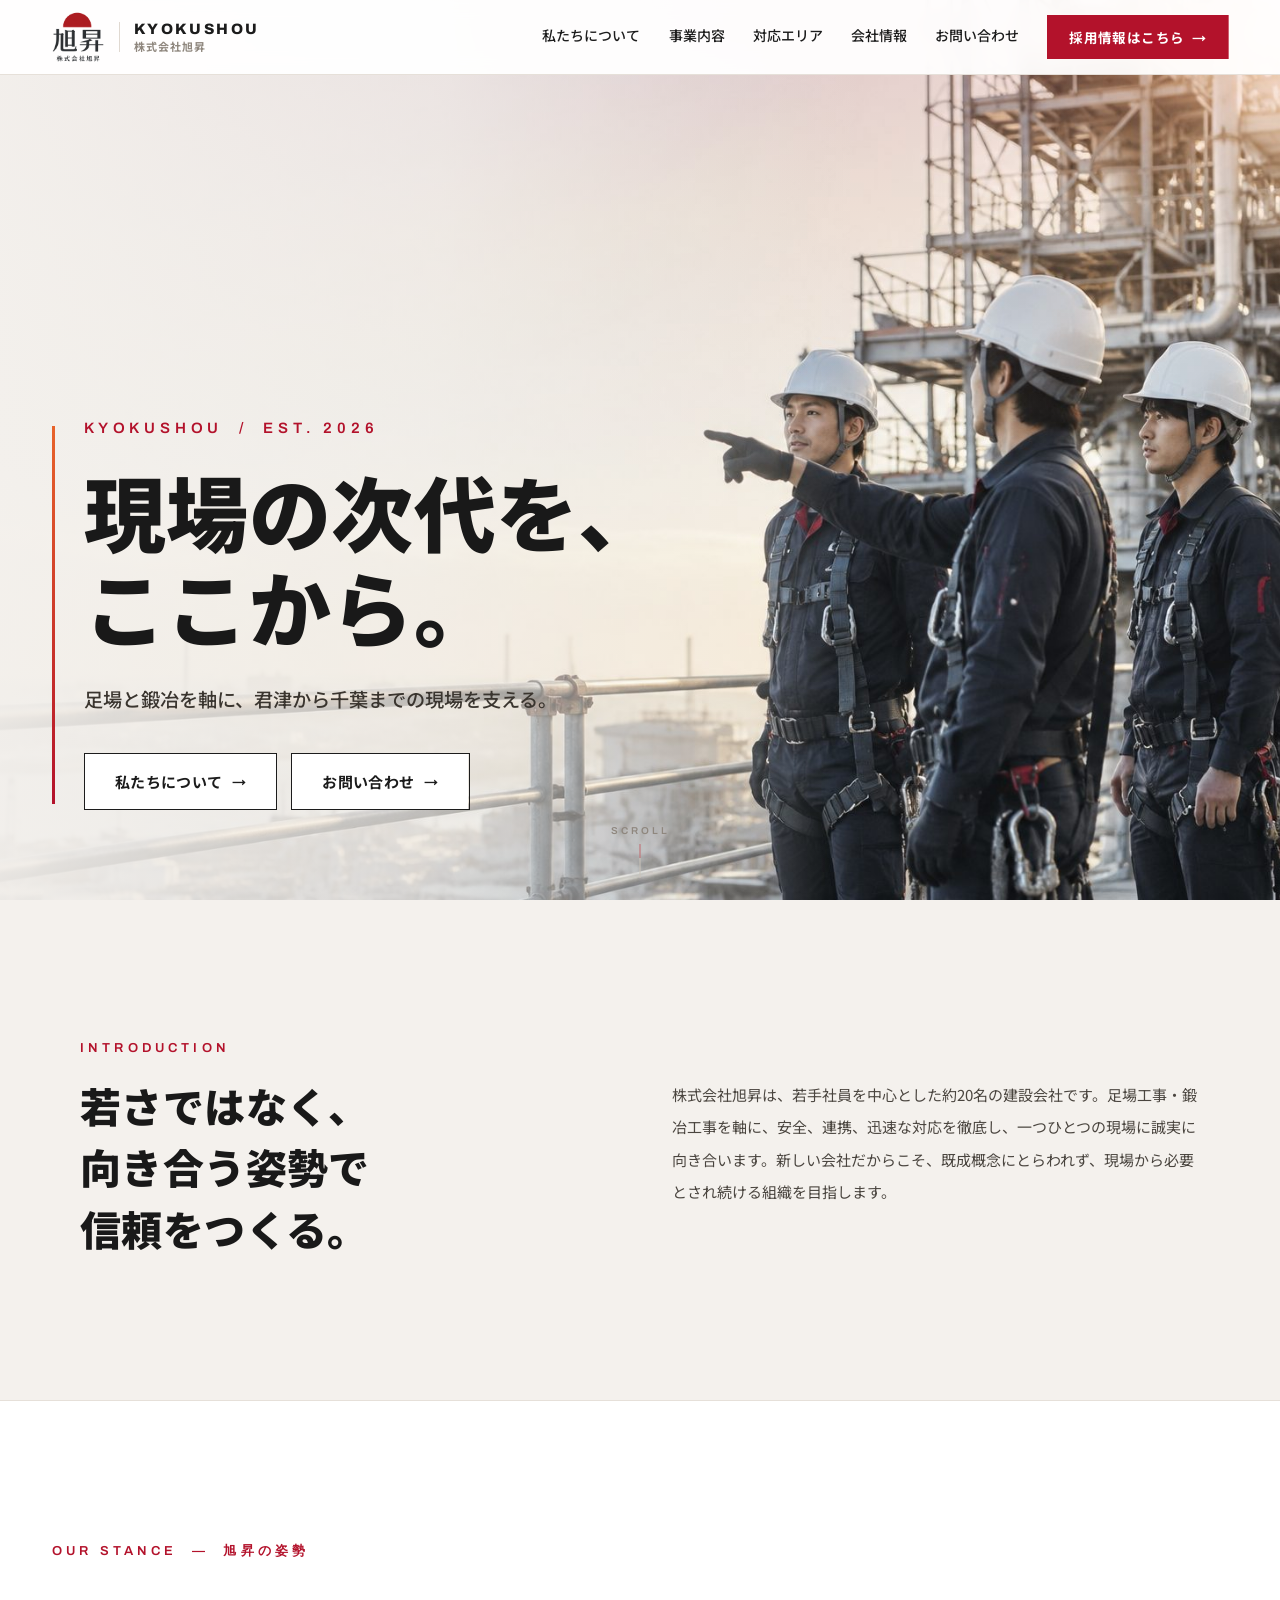
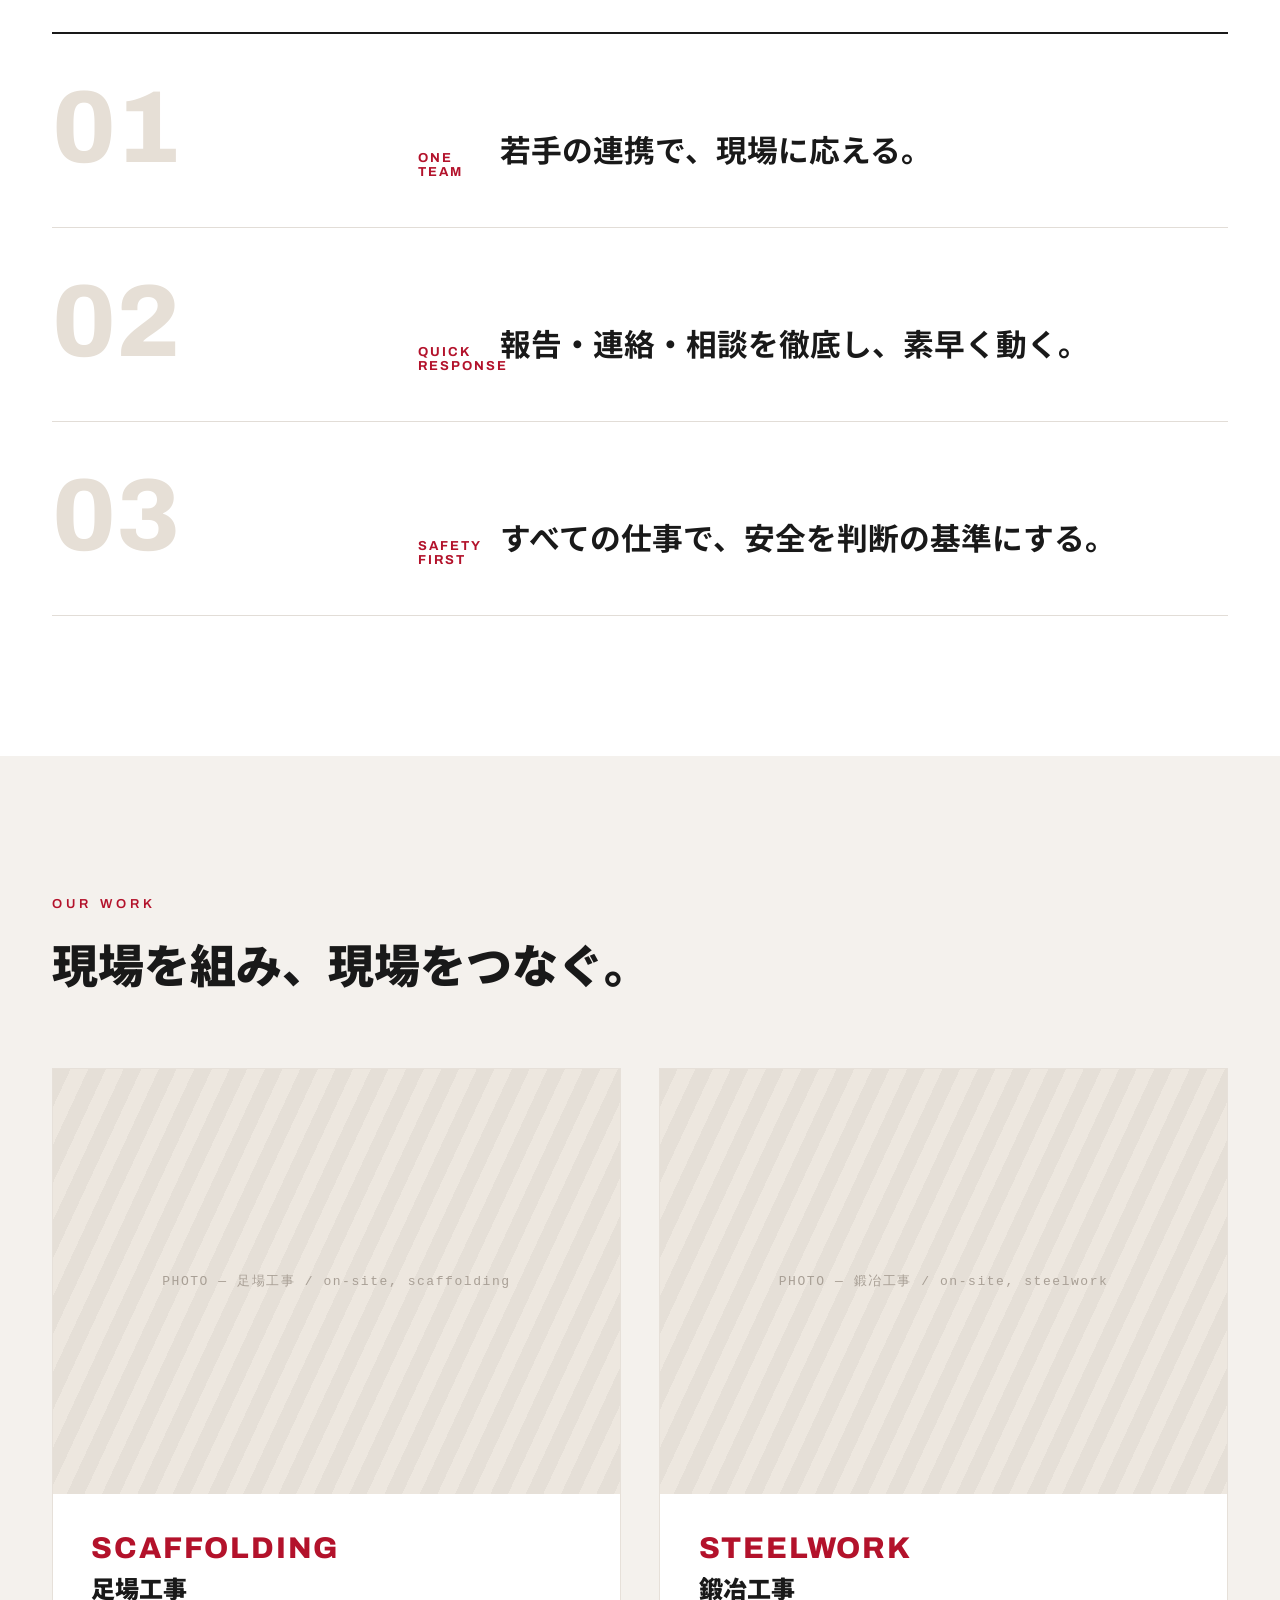
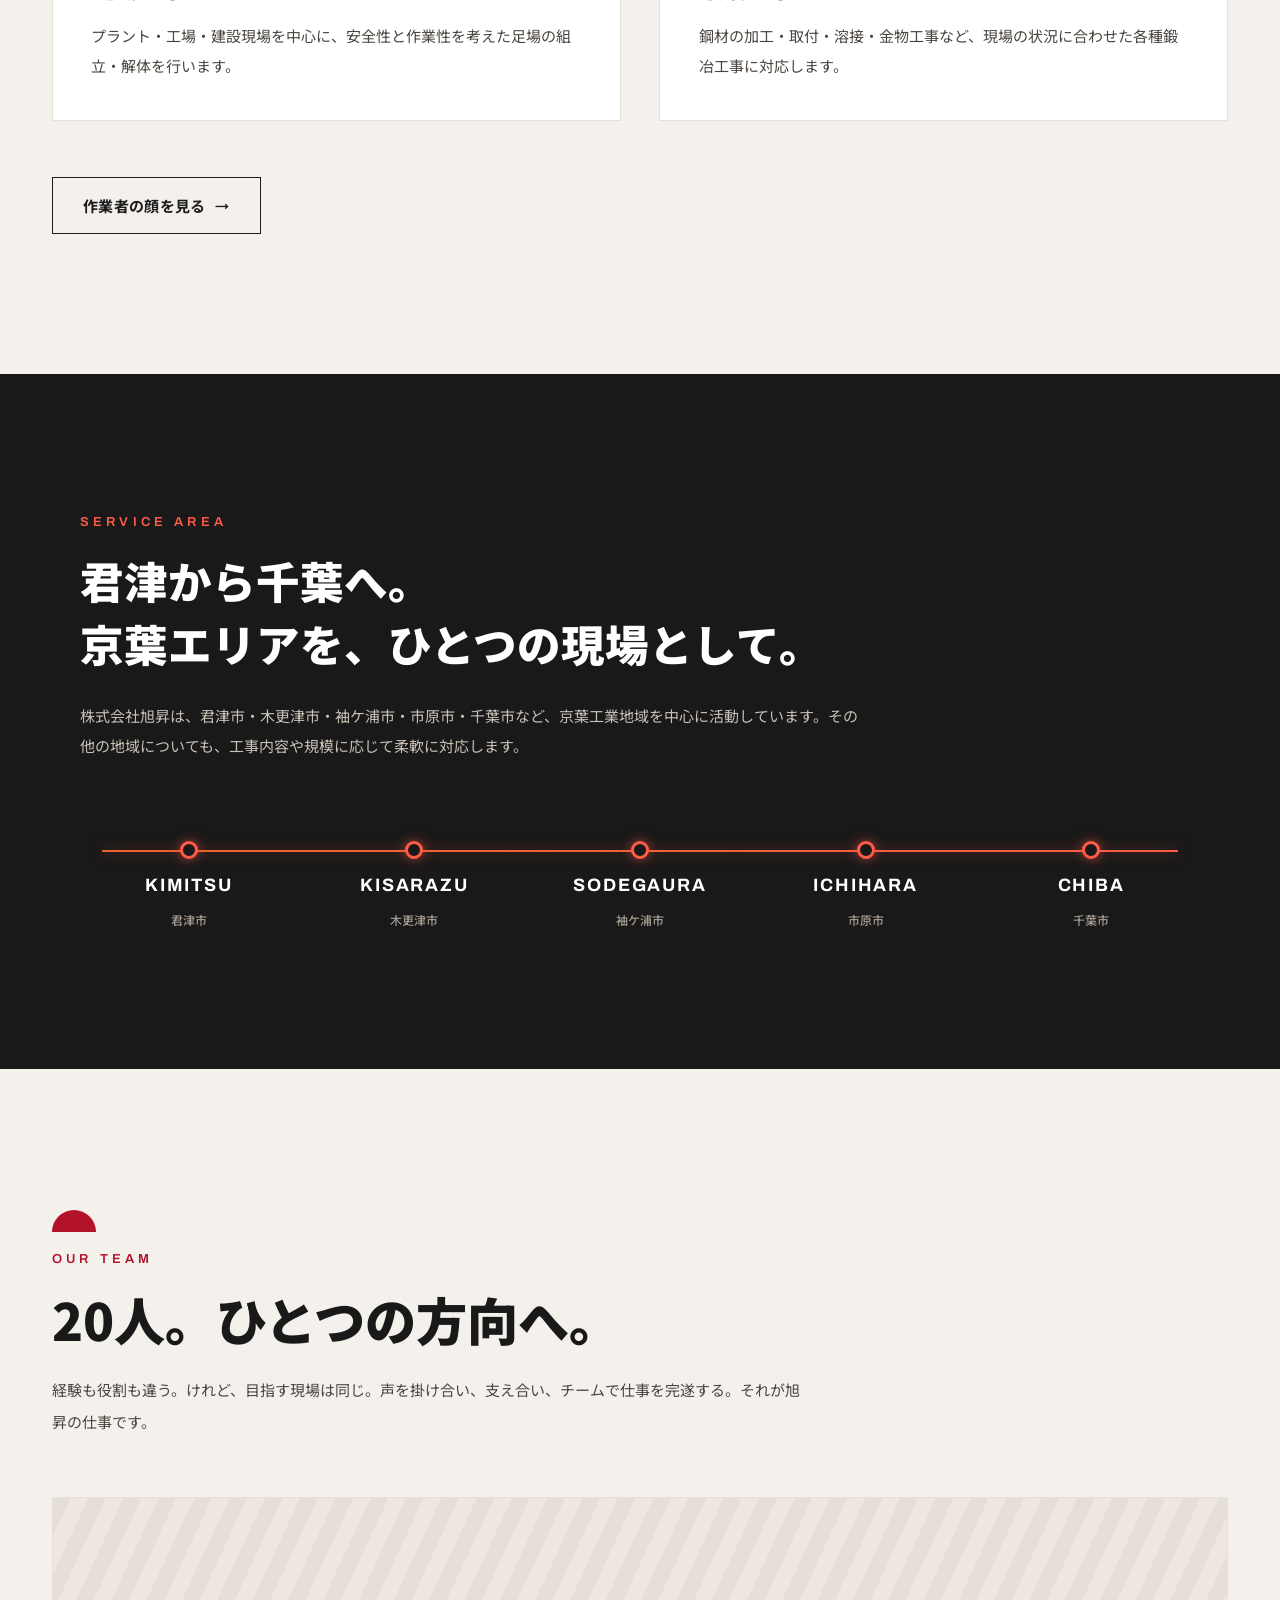
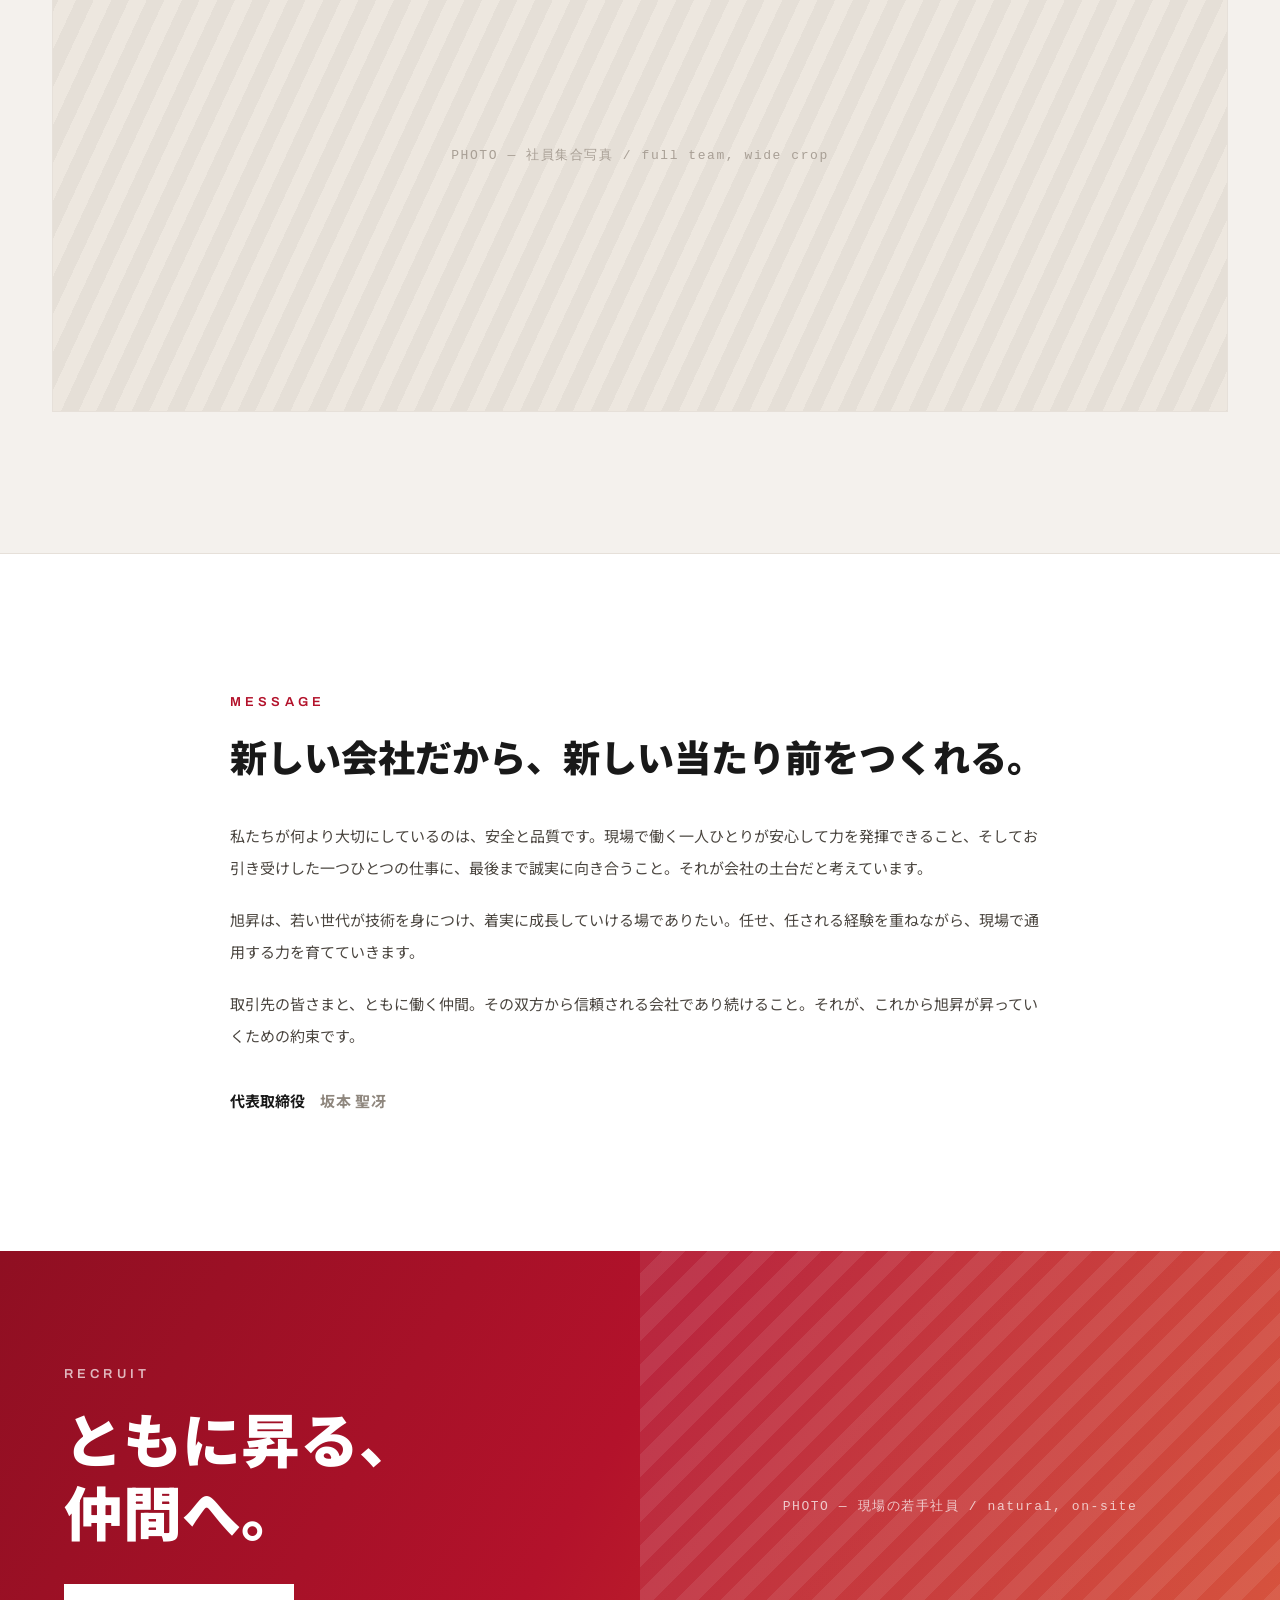
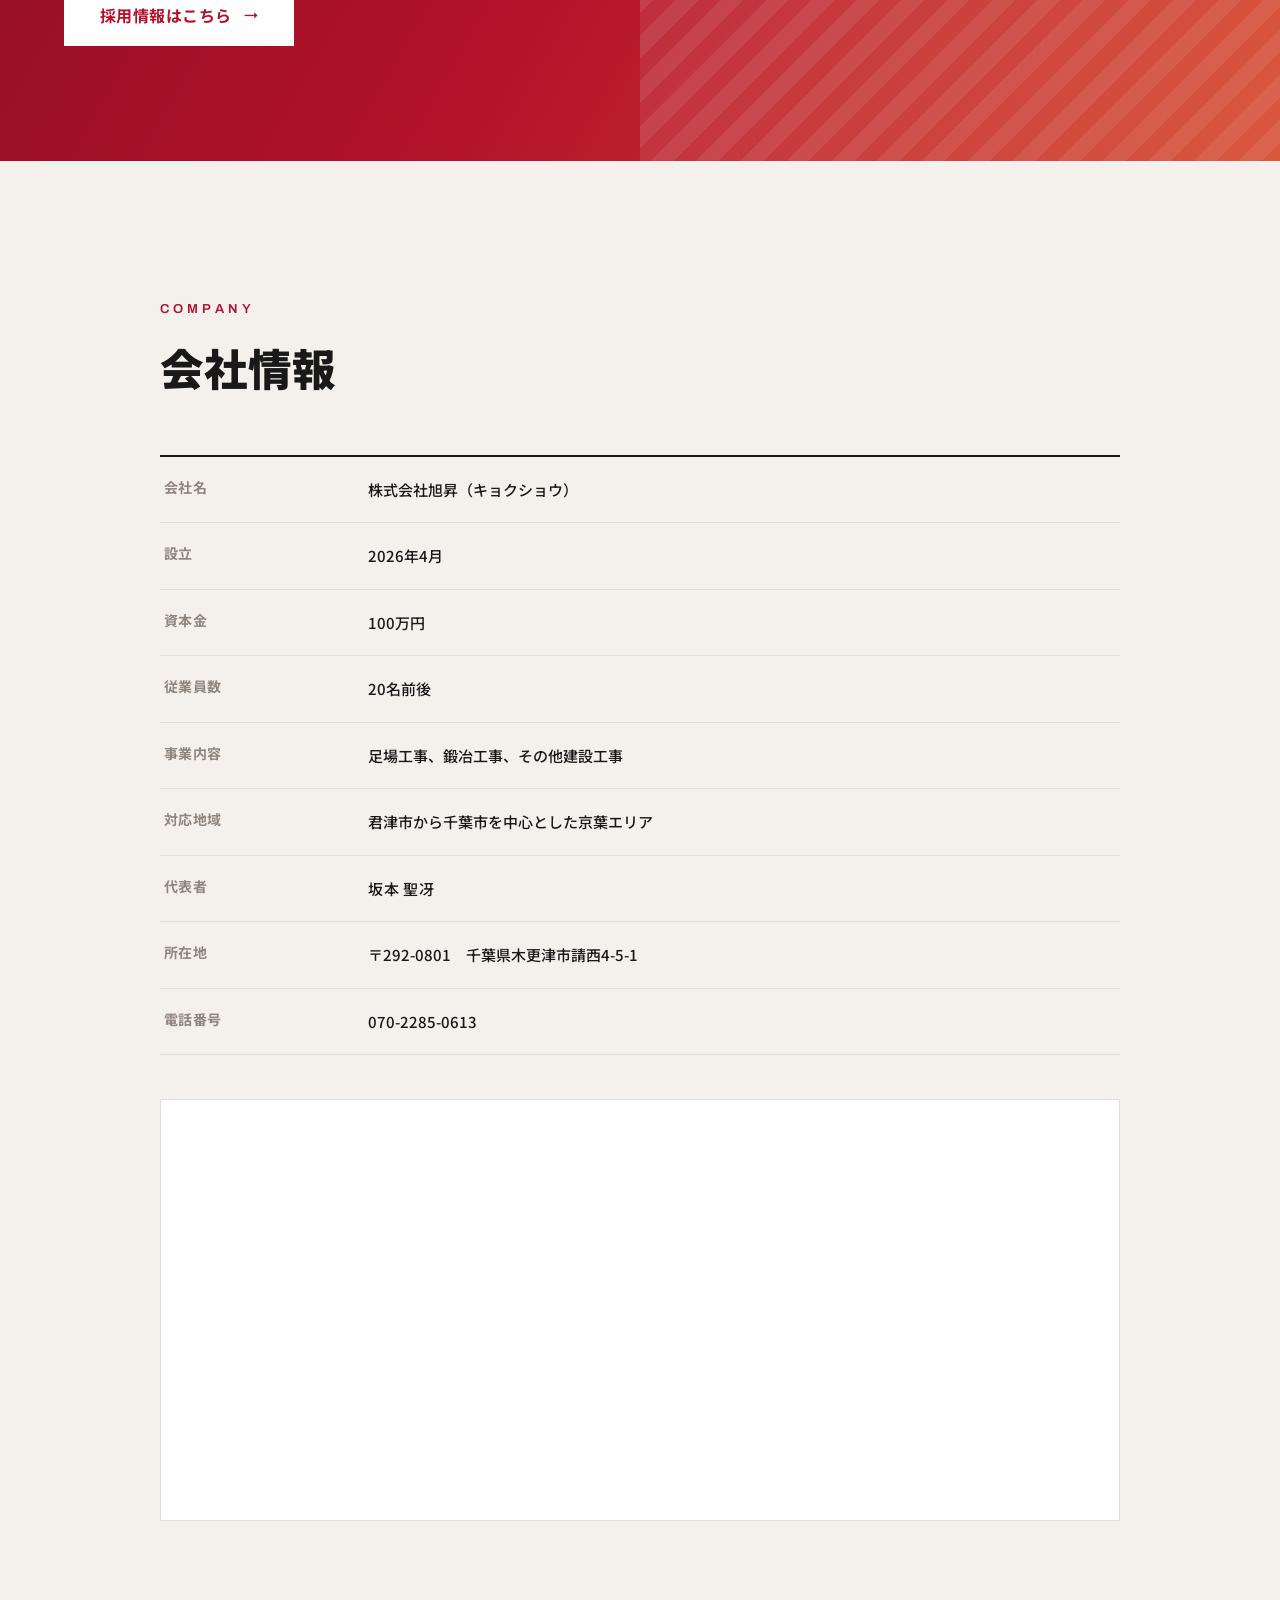
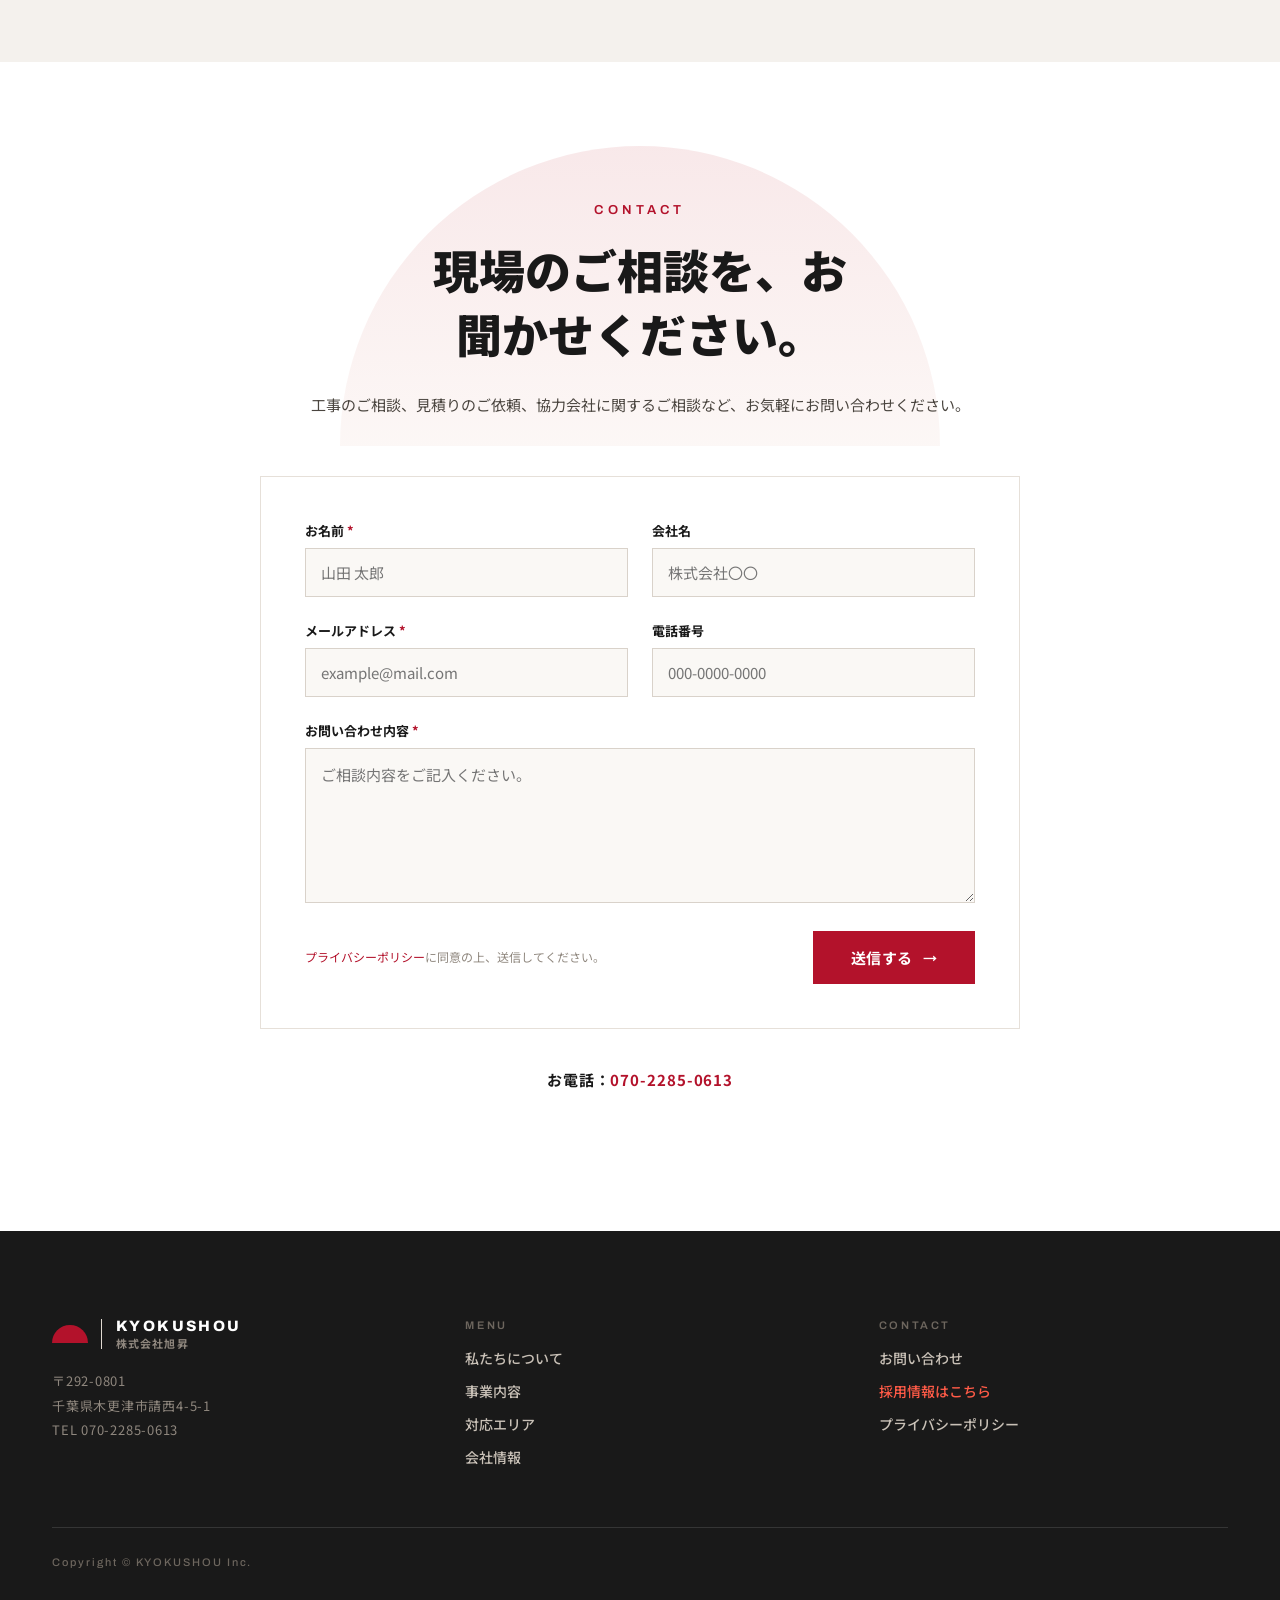
==== commit cbec2da8: "Update to latest design handoff: add recruit page, rename to KYOKUSHOU - Word-mark KYOKUSHO -> KYOKU" ====
--- a/index.html
+++ b/index.html
@@ -3,7 +3,7 @@
 <head>
 <meta charset="utf-8">
 <meta name="viewport" content="width=device-width, initial-scale=1">
-<title>株式会社旭昇（KYOKUSHO）｜足場工事・鍛冶工事 - 君津から千葉の京葉エリア</title>
+<title>株式会社旭昇（KYOKUSHOU）｜足場工事・鍛冶工事 - 君津から千葉の京葉エリア</title>
 <meta name="description" content="株式会社旭昇は、足場工事・鍛冶工事を中心に君津市・木更津市・袖ケ浦市・市原市・千葉市など京葉エリアの現場を支える建設会社です。">
 <link rel="icon" href="assets/logo.png" type="image/png">
 <link rel="preconnect" href="https://fonts.googleapis.com">
@@ -20,7 +20,7 @@
     <a href="#top" class="brand" aria-label="株式会社旭昇 ホーム">
       <img src="assets/logo.png" alt="株式会社旭昇 ロゴ" class="brand-logo">
       <span class="brand-text">
-        <span class="brand-en">KYOKUSHO</span>
+        <span class="brand-en">KYOKUSHOU</span>
         <span class="brand-jp">株式会社旭昇</span>
       </span>
     </a>
@@ -44,7 +44,7 @@
   <div class="mobile-menu-top">
     <span class="brand">
       <img src="assets/logo.png" alt="株式会社旭昇 ロゴ" class="brand-logo brand-logo-sm">
-      <span class="brand-en">KYOKUSHO</span>
+      <span class="brand-en">KYOKUSHOU</span>
     </span>
     <button class="menu-close" data-menu-close aria-label="メニューを閉じる">×</button>
   </div>
@@ -56,7 +56,7 @@
     <a data-menu-close href="#contact">お問い合わせ</a>
   </nav>
   <a data-menu-close href="#recruit" class="mobile-cta">採用情報はこちら<span class="arrow">→</span></a>
-  <span class="mobile-menu-tag">KYOKUSHO / EST. 2026</span>
+  <span class="mobile-menu-tag">KYOKUSHOU / EST. 2026</span>
 </div>
 
 <!-- ============ 1. HERO ============ -->
@@ -68,7 +68,7 @@
   <div class="hero-inner">
     <div class="hero-content">
       <span class="hero-vline" data-reveal-line="v"></span>
-      <p class="eyebrow" data-reveal="up">KYOKUSHO&nbsp;&nbsp;/&nbsp;&nbsp;EST. 2026</p>
+      <p class="eyebrow" data-reveal="up">KYOKUSHOU&nbsp;&nbsp;/&nbsp;&nbsp;EST. 2026</p>
       <h1 data-reveal="up">現場の次代を、<br>ここから。</h1>
       <p class="hero-lead" data-reveal="up">足場と鍛冶を軸に、君津から千葉までの現場を支える。</p>
       <div class="hero-actions" data-reveal="up">
@@ -128,7 +128,7 @@
 
     <div class="business-grid">
       <div class="business-card" data-reveal="up">
-        <div class="business-photo" style="background-image:url('images/scaffolding.jpg')" role="img" aria-label="プラントで足場を組み立てる作業員"></div>
+        <div class="business-photo photo-placeholder" role="img" aria-label="プラントで足場を組み立てる作業員"><span>PHOTO — 足場工事 / on-site, scaffolding</span></div>
         <div class="business-card-body">
           <p class="business-en">SCAFFOLDING</p>
           <h3>足場工事</h3>
@@ -136,7 +136,7 @@
         </div>
       </div>
       <div class="business-card" data-reveal="up">
-        <div class="business-photo" style="background-image:url('images/steelwork.jpg')" role="img" aria-label="鉄骨を溶接する鍛冶工事の作業員"></div>
+        <div class="business-photo photo-placeholder" role="img" aria-label="鉄骨を溶接する鍛冶工事の作業員"><span>PHOTO — 鍛冶工事 / on-site, steelwork</span></div>
         <div class="business-card-body">
           <p class="business-en">STEELWORK</p>
           <h3>鍛冶工事</h3>
@@ -218,7 +218,7 @@
       <p class="eyebrow eyebrow-recruit" data-reveal="up">Recruit</p>
       <h2 data-reveal="up">ともに昇る、<br>仲間へ。</h2>
       <div data-reveal="up">
-        <a href="#recruit-page" class="btn-recruit">採用情報はこちら<span class="arrow">→</span></a>
+        <a href="recruit.html" class="btn-recruit">採用情報はこちら<span class="arrow">→</span></a>
       </div>
     </div>
     <div class="photo-placeholder recruit-photo" role="img" aria-label="現場で働く若手社員の自然な表情の写真">
@@ -235,6 +235,7 @@
     <dl class="company-table" data-reveal="up">
       <div class="company-row"><dt>会社名</dt><dd>株式会社旭昇（キョクショウ）</dd></div>
       <div class="company-row"><dt>設立</dt><dd>2026年4月</dd></div>
+      <div class="company-row"><dt>資本金</dt><dd>100万円</dd></div>
       <div class="company-row"><dt>従業員数</dt><dd>20名前後</dd></div>
       <div class="company-row"><dt>事業内容</dt><dd>足場工事、鍛冶工事、その他建設工事</dd></div>
       <div class="company-row"><dt>対応地域</dt><dd>君津市から千葉市を中心とした京葉エリア</dd></div>
@@ -289,7 +290,7 @@
         <span class="footer-brand">
           <span class="footer-mark"></span>
           <span class="brand-text">
-            <span class="brand-en">KYOKUSHO</span>
+            <span class="brand-en">KYOKUSHOU</span>
             <span class="brand-jp">株式会社旭昇</span>
           </span>
         </span>
@@ -309,7 +310,7 @@
         <a href="#privacy">プライバシーポリシー</a>
       </nav>
     </div>
-    <p class="footer-copy">Copyright © KYOKUSHO Inc.</p>
+    <p class="footer-copy">Copyright © KYOKUSHOU Inc.</p>
   </div>
 </footer>
 
--- a/css/style.css
+++ b/css/style.css
@@ -187,6 +187,7 @@
 .business-grid{display:grid;grid-template-columns:repeat(auto-fit,minmax(300px,1fr));gap:clamp(24px,3vw,48px)}
 .business-card{background:#fff;border:1px solid #e6e0d9}
 .business-photo{aspect-ratio:4/3;background-size:cover;background-position:center;background-repeat:no-repeat}
+.business-photo.photo-placeholder{border:none;background:repeating-linear-gradient(115deg,#e5dfd7 0 16px,#ede7df 16px 32px)}
 .business-card-body{padding:clamp(24px,3vw,40px)}
 .business-en{margin:0 0 6px;font:800 clamp(20px,2.4vw,30px) 'Archivo';letter-spacing:.06em;color:#b3122b}
 .business-card-body h3{margin:0 0 16px;font:900 clamp(19px,2vw,24px) 'Noto Sans JP';color:#191919}
@@ -337,3 +338,83 @@
 .footer-recruit{color:#ff5b47!important}
 .footer-recruit:hover{color:#ff8a7a!important}
 .footer-copy{margin:28px 0 0;font:500 11px 'Archivo';letter-spacing:.18em;color:#6d665e}
+
+/* ===== Recruit page ===== */
+.rp-hero{position:relative;min-height:76svh;overflow:hidden;display:flex;align-items:flex-end}
+.rp-hero-photo{
+  position:absolute;inset:0;display:grid;place-items:center;
+  background:repeating-linear-gradient(135deg,#e5dfd7 0 15px,#ede7df 15px 30px);
+}
+.rp-hero-photo span{font:500 13px/1.7 ui-monospace,Menlo,monospace;color:#a89f95;letter-spacing:.12em;text-align:center;padding:0 24px}
+.rp-hero-sunrise{
+  position:absolute;inset:0;pointer-events:none;
+  background:linear-gradient(178deg,rgba(179,18,43,.18) 0%,rgba(232,99,42,.1) 26%,rgba(255,255,255,0) 52%);
+  animation:ks-sunrise 11s ease-in-out infinite;
+}
+.rp-hero-fade{
+  position:absolute;inset:0;pointer-events:none;
+  background:linear-gradient(92deg,rgba(244,241,237,.95) 0%,rgba(244,241,237,.68) 34%,rgba(244,241,237,0) 66%);
+}
+.rp-hero-inner{position:relative;width:100%;max-width:1320px;margin:0 auto;padding:120px clamp(20px,5vw,52px) clamp(56px,9vh,96px)}
+.rp-hero-content{position:relative;padding-left:clamp(18px,2.5vw,32px);max-width:760px}
+.rp-hero-content .pill{position:absolute;left:0;top:8px;margin:0}
+.rp-hero-content .eyebrow{margin:34px 0 clamp(16px,3vh,26px);font-size:clamp(12px,1.2vw,15px);letter-spacing:.34em}
+.rp-hero-content h1{margin:0;font:900 clamp(34px,6vw,76px)/1.16 'Noto Sans JP';color:#191919;text-wrap:balance}
+.rp-hero-lead{margin:clamp(20px,3vh,30px) 0 0;font:500 clamp(15px,1.5vw,20px)/1.9 'Noto Sans JP';color:#3a352f;max-width:32em}
+
+.rp-why{background:#f4f1ed;padding:clamp(72px,11vw,140px) clamp(20px,5vw,52px)}
+.rp-why-grid{max-width:1120px;margin:0 auto;display:grid;grid-template-columns:repeat(auto-fit,minmax(280px,1fr));gap:clamp(32px,5vw,72px);align-items:start}
+.rp-why-grid h2{font:900 clamp(24px,3.2vw,42px)/1.5 'Noto Sans JP';color:#191919;text-wrap:balance}
+.rp-why-text{margin:0;font:400 clamp(15px,1.15vw,17px)/2.15 'Noto Sans JP';color:#4a453f;padding-top:clamp(4px,3vw,52px)}
+
+.rp-requirements{background:#ffffff;padding:clamp(72px,11vw,140px) clamp(20px,5vw,52px);border-top:1px solid #e6e0d9}
+.rp-requirements-inner{max-width:960px;margin:0 auto}
+.rp-requirements-inner h2{margin:0 0 clamp(36px,5vw,56px);font:900 clamp(26px,3.4vw,44px) 'Noto Sans JP';color:#191919}
+.rp-salary-row{gap:12px 24px}
+.rp-salary-row dt{align-self:start}
+.rp-salary-grid{display:grid;grid-template-columns:repeat(auto-fit,minmax(200px,1fr));gap:1px;background:#e2ddd7;border:1px solid #e2ddd7}
+.rp-salary-cell{background:#faf8f5;padding:18px 20px}
+.rp-salary-cell.is-experienced{background:#fff}
+.rp-salary-badge{display:inline-flex;align-items:center;gap:8px;font:700 12px 'Noto Sans JP';letter-spacing:.06em;color:#8f877e;margin-bottom:10px}
+.rp-salary-cell.is-experienced .rp-salary-badge{color:#b3122b}
+.rp-salary-dot{width:18px;height:9px;border-radius:18px 18px 0 0;background:#c9c1b7;display:block}
+.rp-salary-cell.is-experienced .rp-salary-dot{background:#b3122b}
+.rp-salary-main{margin:0;font:700 clamp(18px,1.8vw,22px)/1.4 'Noto Sans JP';color:#191919}
+.rp-salary-sub{margin:4px 0 0;font:500 14px/1.6 'Noto Sans JP';color:#4a453f}
+.rp-salary-note{margin:12px 0 0;font:500 13px/1.7 'Noto Sans JP';color:#8f877e}
+.rp-muted{color:#8f877e}
+
+.rp-flow{background:#f4f1ed;padding:clamp(72px,11vw,140px) clamp(20px,5vw,52px)}
+.rp-flow-inner{max-width:1120px;margin:0 auto}
+.rp-flow-inner .eyebrow{margin-bottom:clamp(36px,6vw,64px)}
+.rp-flow-grid{display:grid;grid-template-columns:repeat(auto-fit,minmax(180px,1fr));gap:clamp(16px,2vw,24px)}
+.rp-flow-card{background:#fff;border:1px solid #e6e0d9;padding:clamp(24px,3vw,32px)}
+.rp-flow-card.is-dark{background:#191919;border-color:#191919}
+.rp-flow-num{font:800 40px/0.9 'Archivo';color:#e6dfd6}
+.rp-flow-card.is-dark .rp-flow-num{color:#4a4038}
+.rp-flow-card h3{margin:14px 0 8px;font:900 17px 'Noto Sans JP';color:#191919}
+.rp-flow-card.is-dark h3{color:#fff}
+.rp-flow-card p{margin:0;font:400 14px/1.9 'Noto Sans JP';color:#4a453f}
+.rp-flow-card.is-dark p{color:#c9c1b7}
+
+.rp-entry{
+  scroll-margin-top:84px;position:relative;overflow:hidden;
+  background:linear-gradient(120deg,#8f0f22 0%,#b3122b 46%,#e8632a 128%);color:#fff;
+  padding:clamp(64px,9vw,120px) clamp(24px,5vw,52px);
+}
+.rp-entry-glow{
+  position:absolute;left:50%;bottom:-10%;transform:translateX(-50%);
+  width:min(90vw,720px);height:min(45vw,360px);border-radius:9999px 9999px 0 0;
+  background:rgba(255,255,255,.09);pointer-events:none;
+}
+.rp-entry-inner{position:relative;max-width:820px;margin:0 auto;text-align:center}
+.rp-entry-pill{display:inline-block;width:52px;height:26px;border-radius:52px 52px 0 0;background:#fff;margin-bottom:24px}
+.rp-entry-inner h2{margin:0 0 24px;font:900 clamp(28px,4.4vw,58px)/1.25 'Noto Sans JP';color:#fff;text-wrap:balance}
+.rp-entry-text{margin:0 auto clamp(36px,5vw,48px);font:400 clamp(15px,1.1vw,16px)/2 'Noto Sans JP';color:rgba(255,255,255,.9);max-width:40em}
+.rp-entry-actions{display:flex;flex-wrap:wrap;justify-content:center;gap:16px}
+.btn-entry{
+  display:inline-flex;align-items:center;gap:12px;padding:19px 40px;
+  font:700 16px 'Noto Sans JP';letter-spacing:.03em;color:#fff;
+  border:1.5px solid rgba(255,255,255,.7);transition:background .35s,color .35s;
+}
+.btn-entry:hover{background:#fff;color:#b3122b}
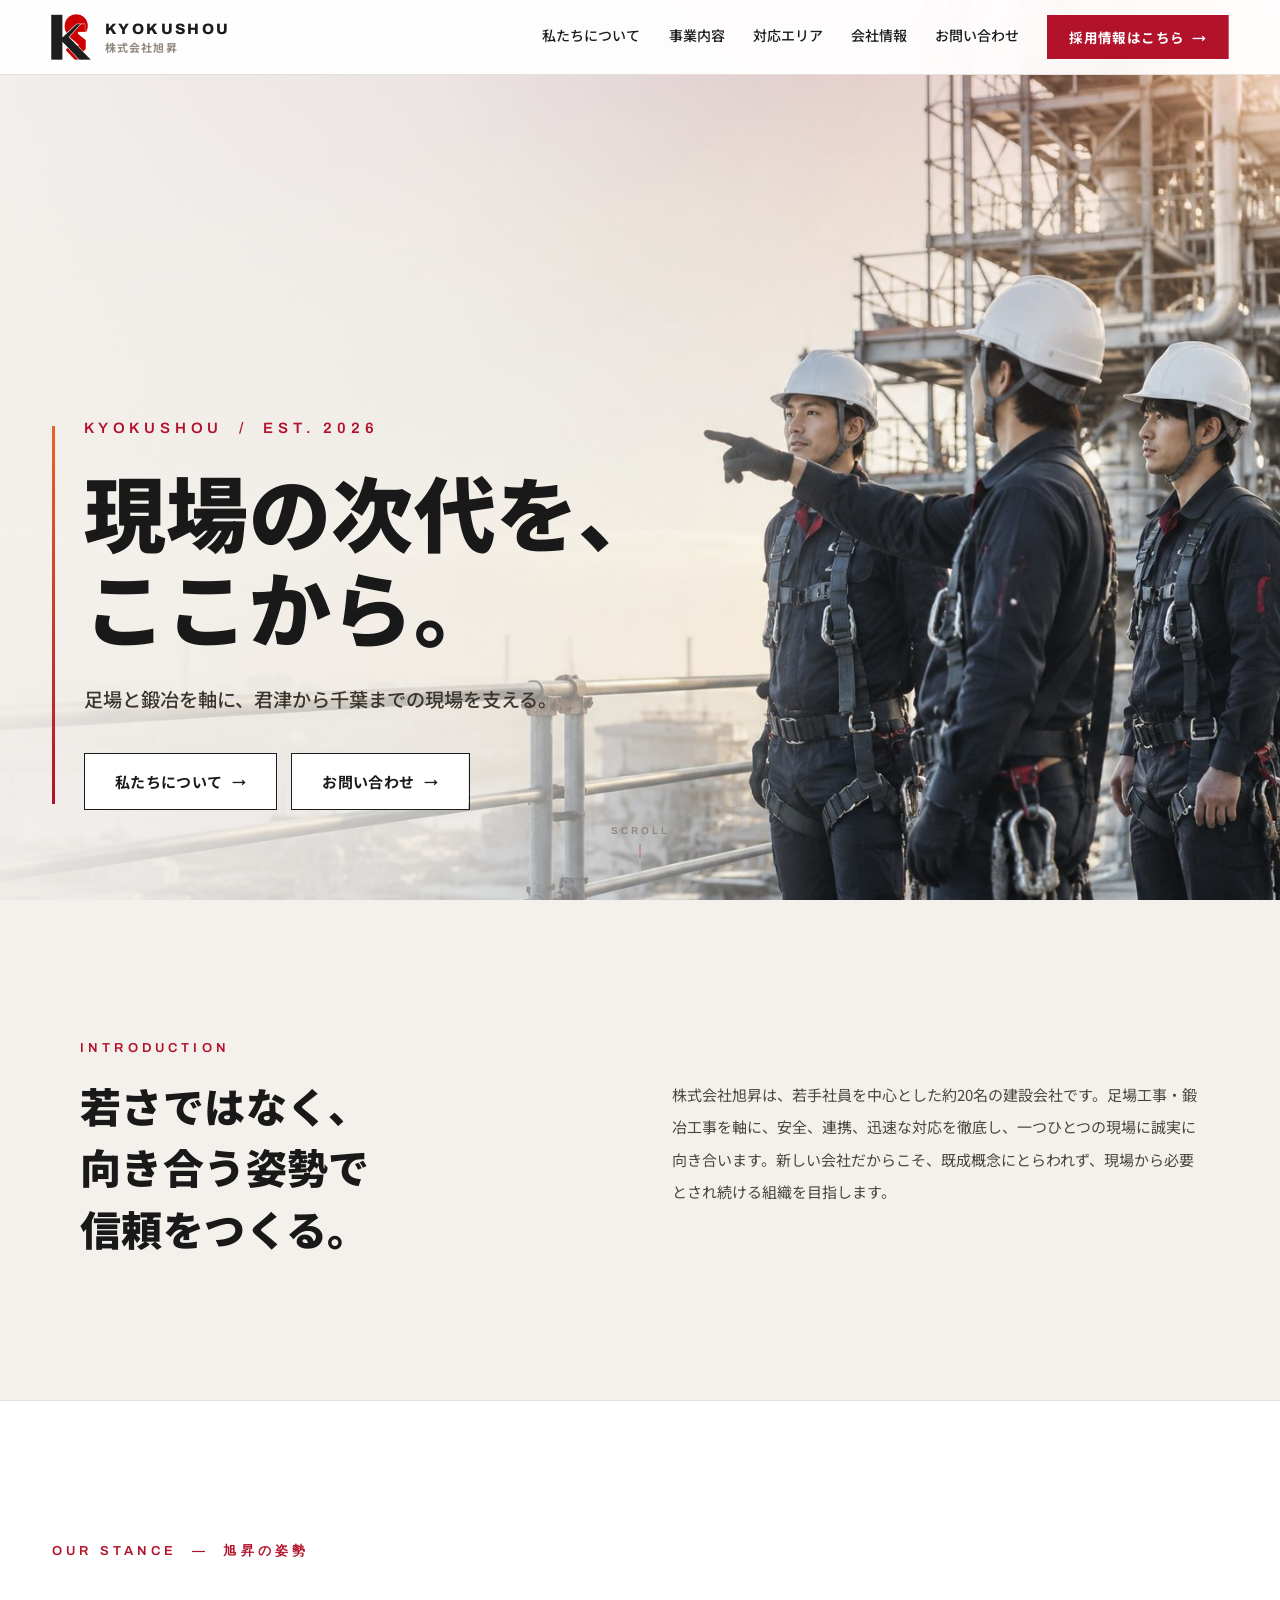
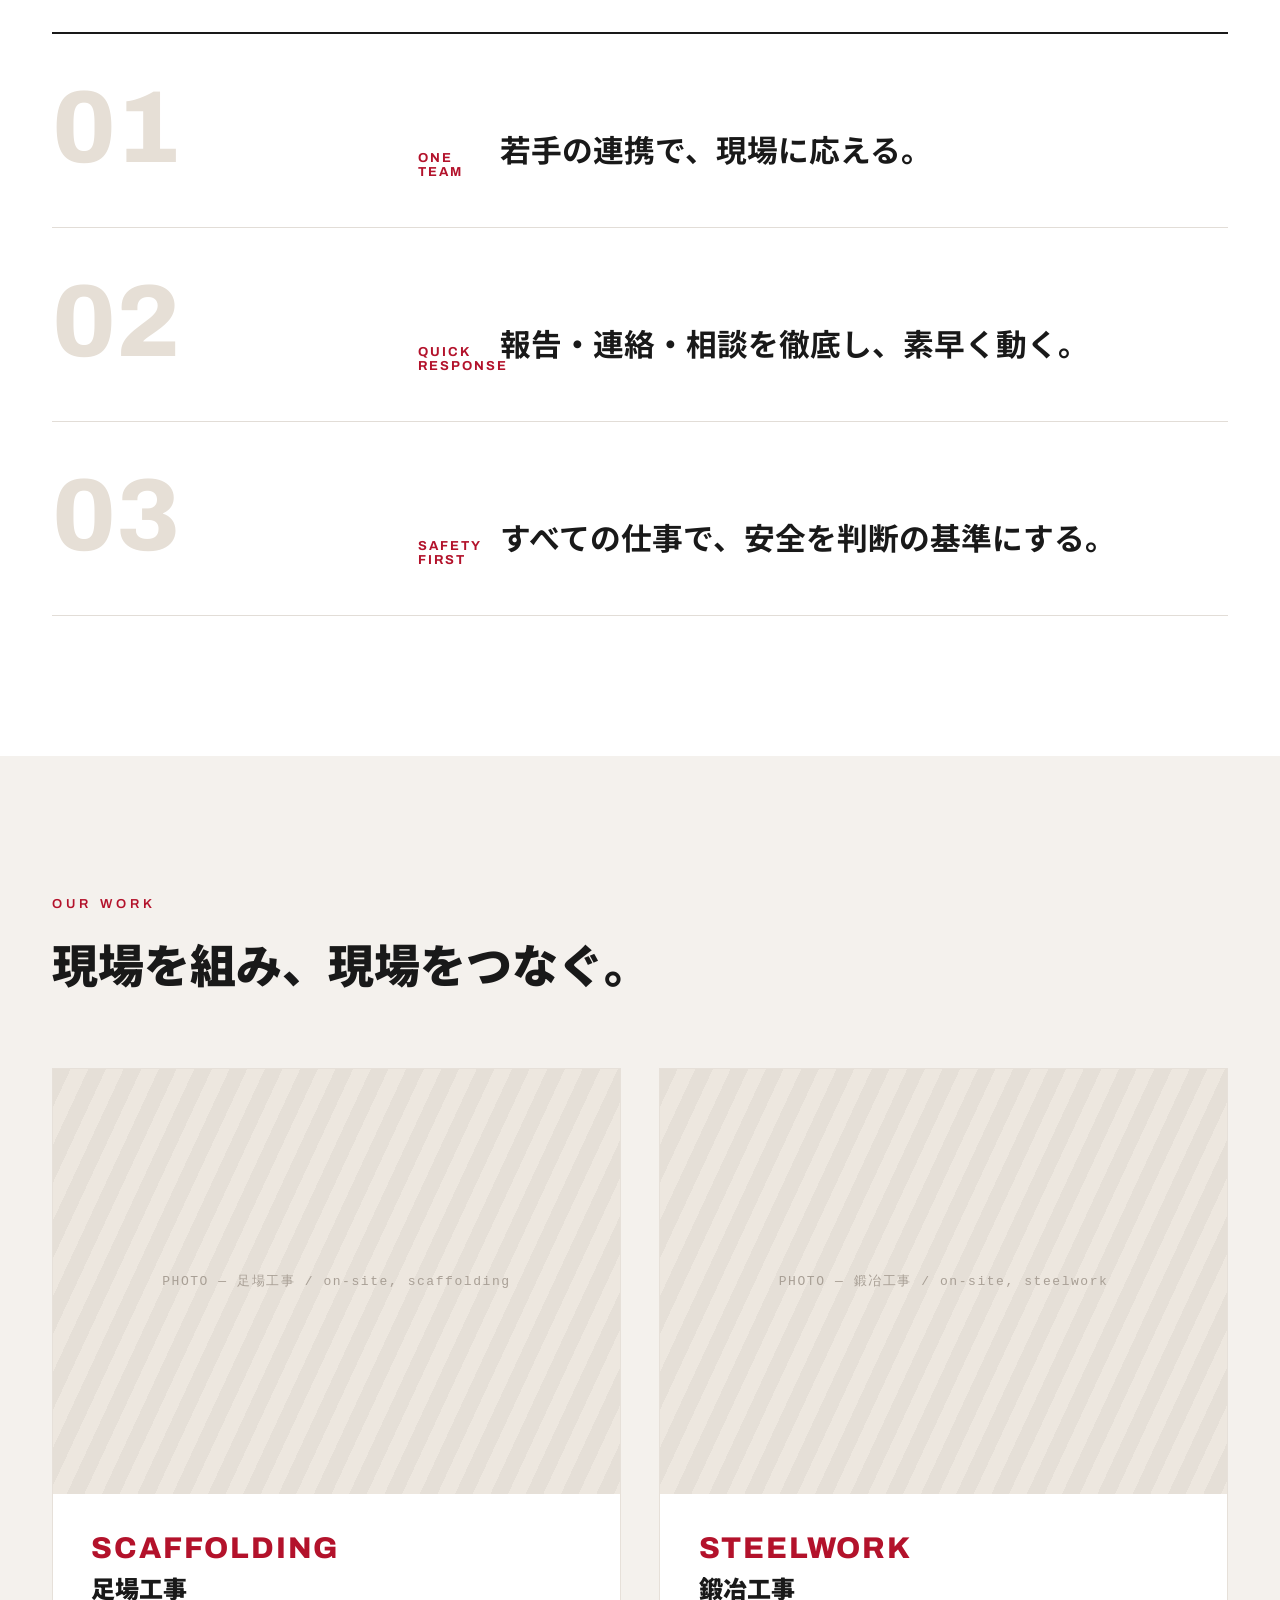
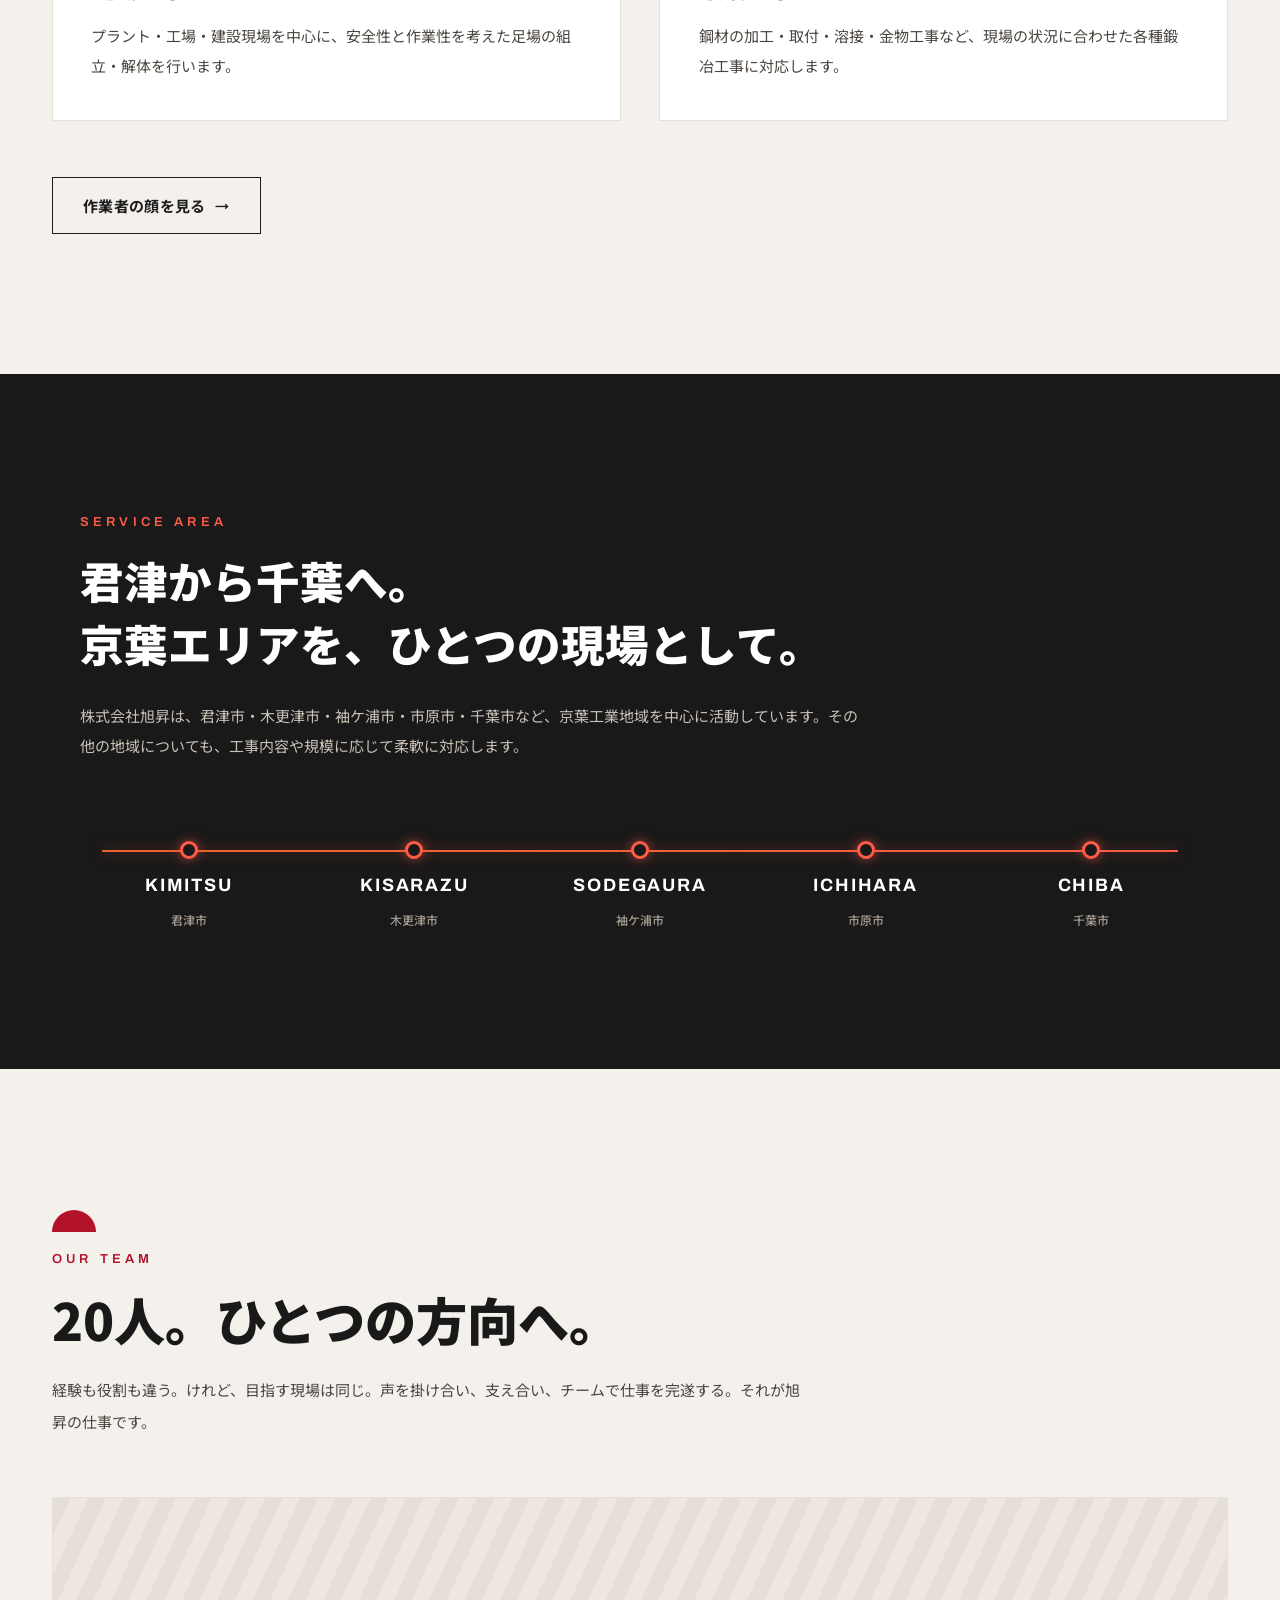
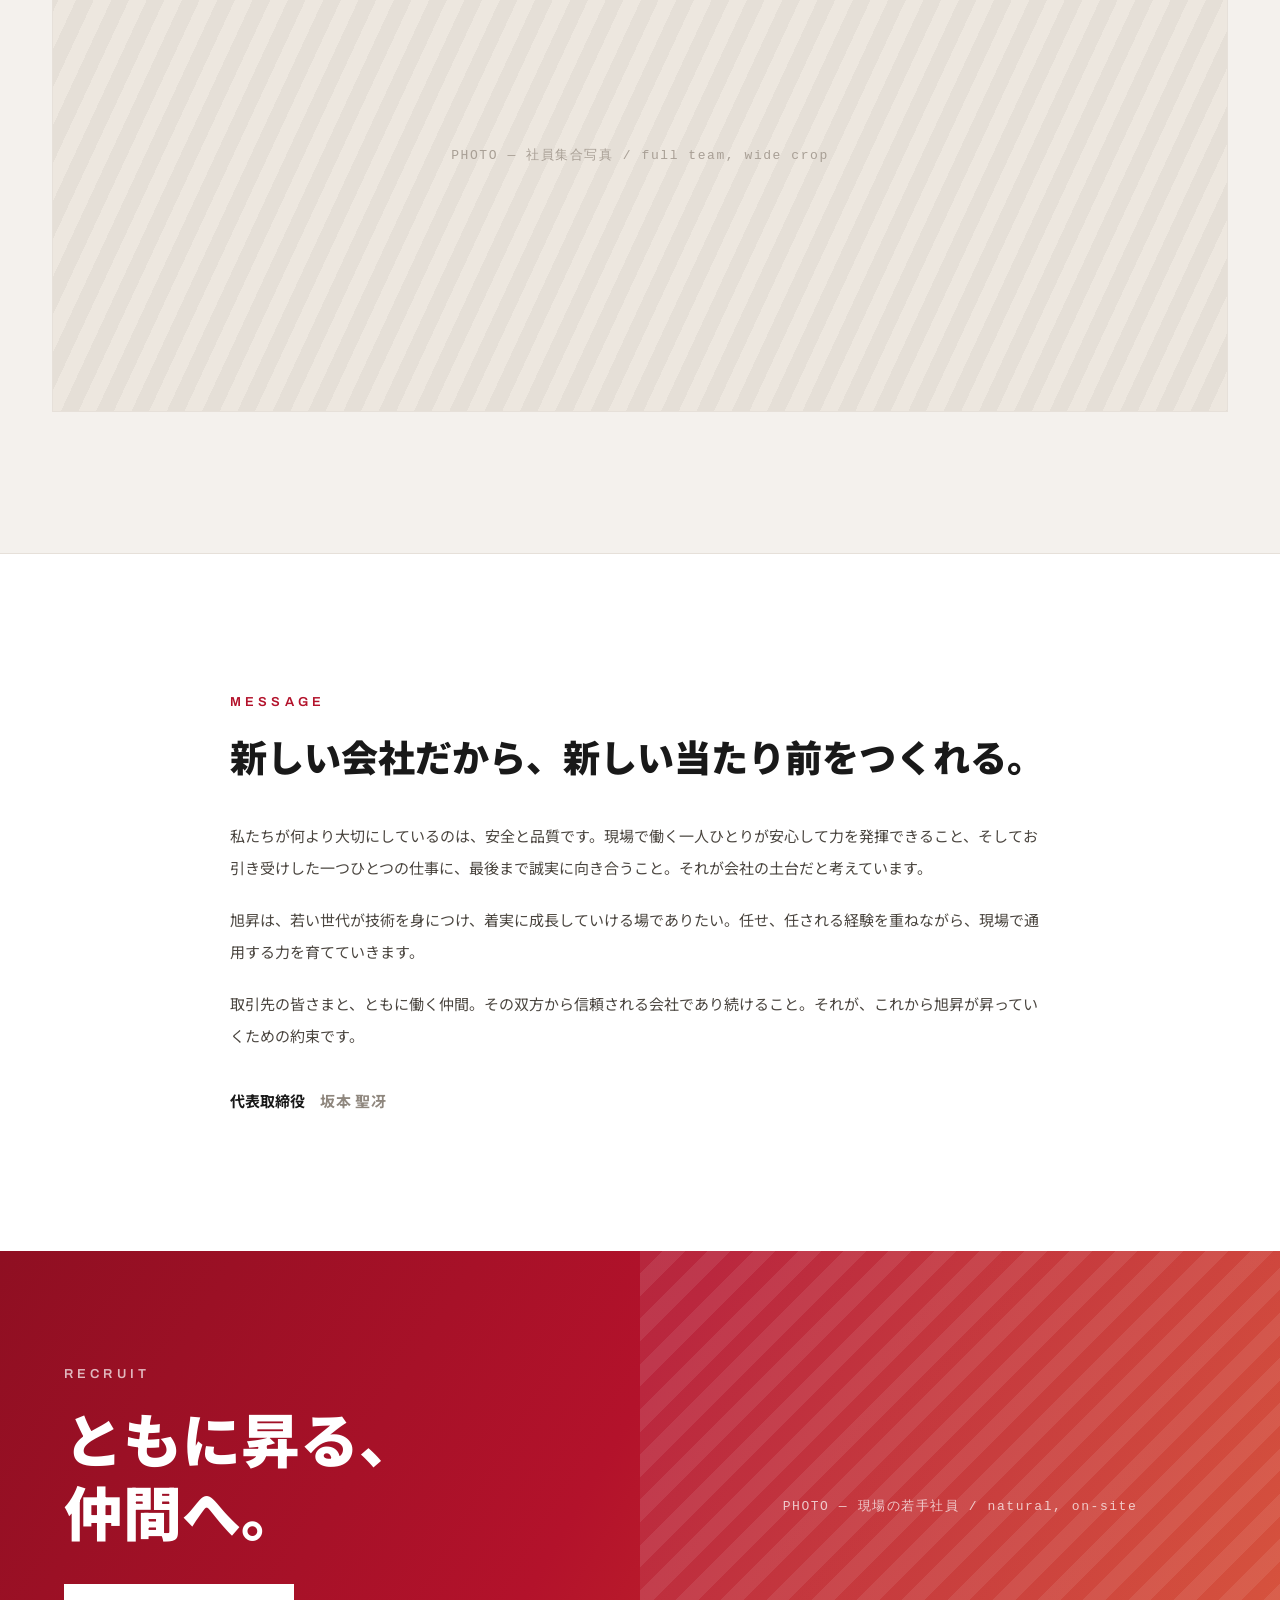
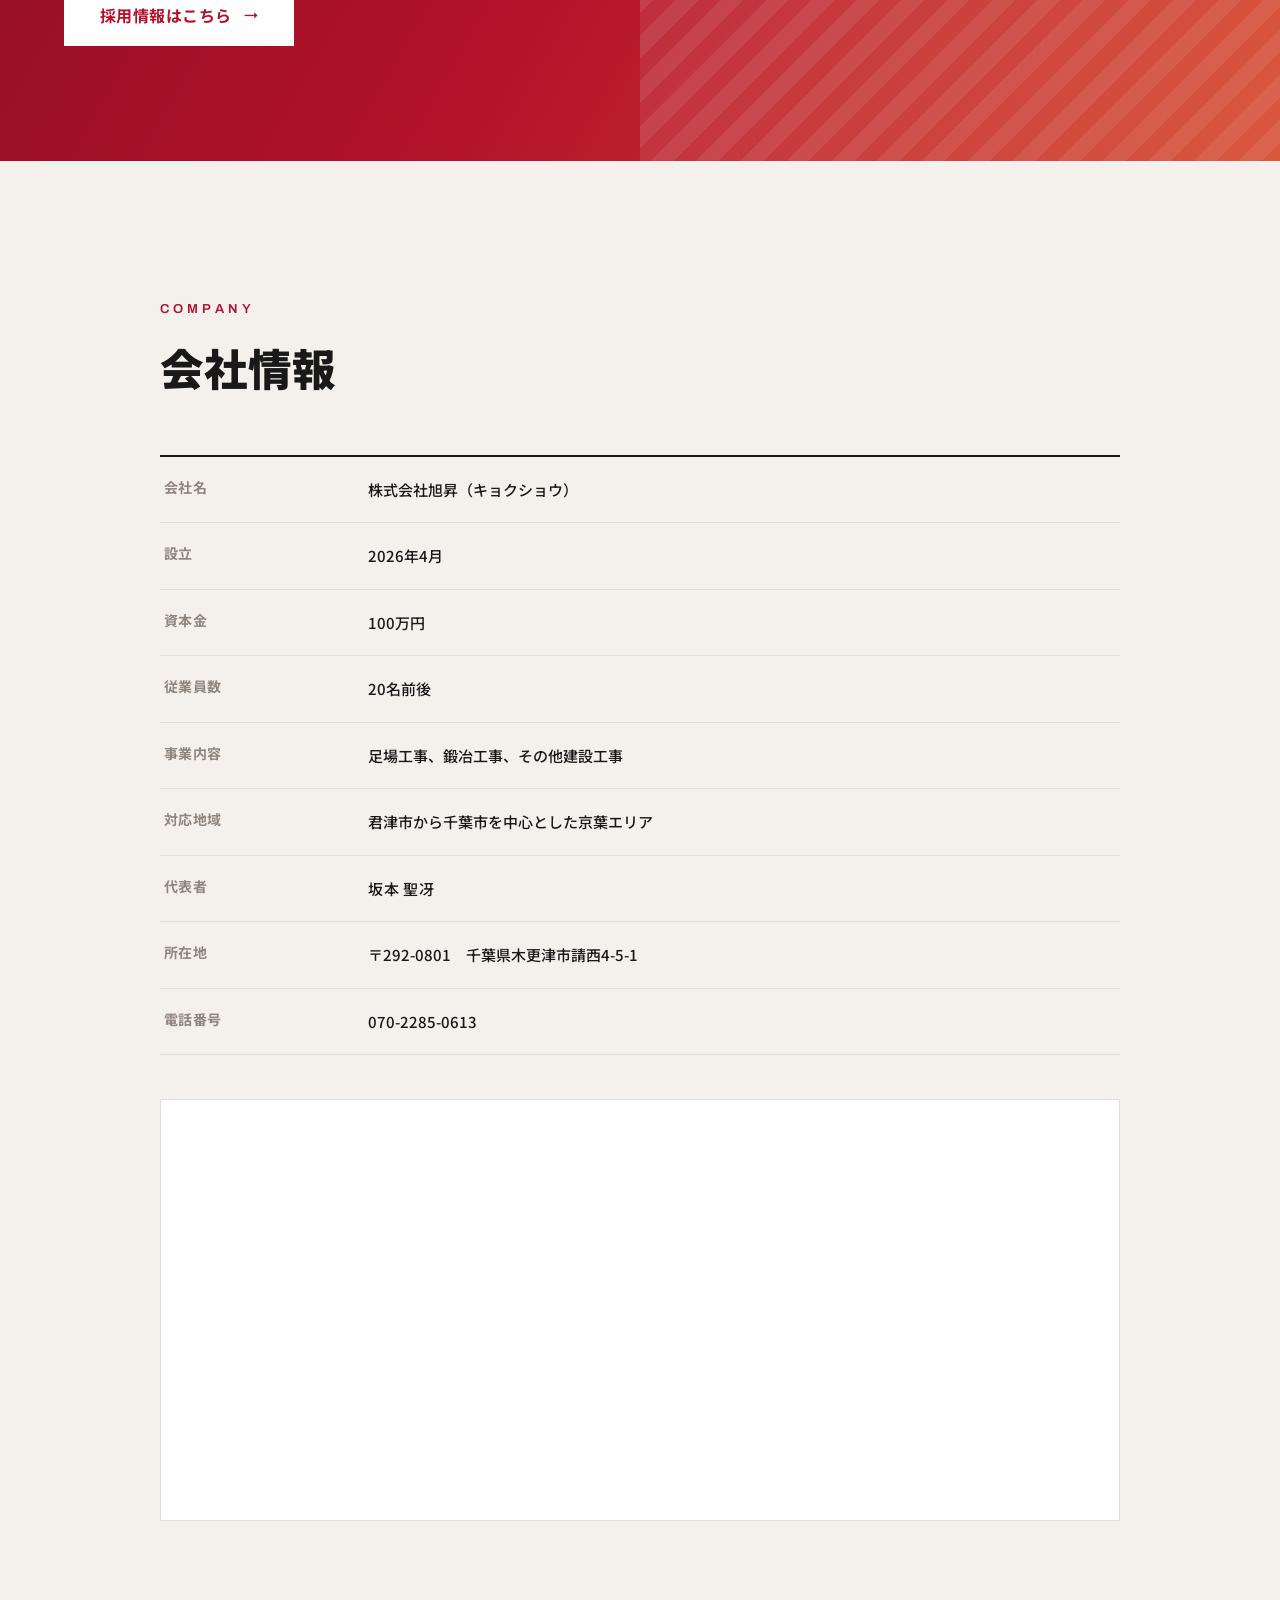
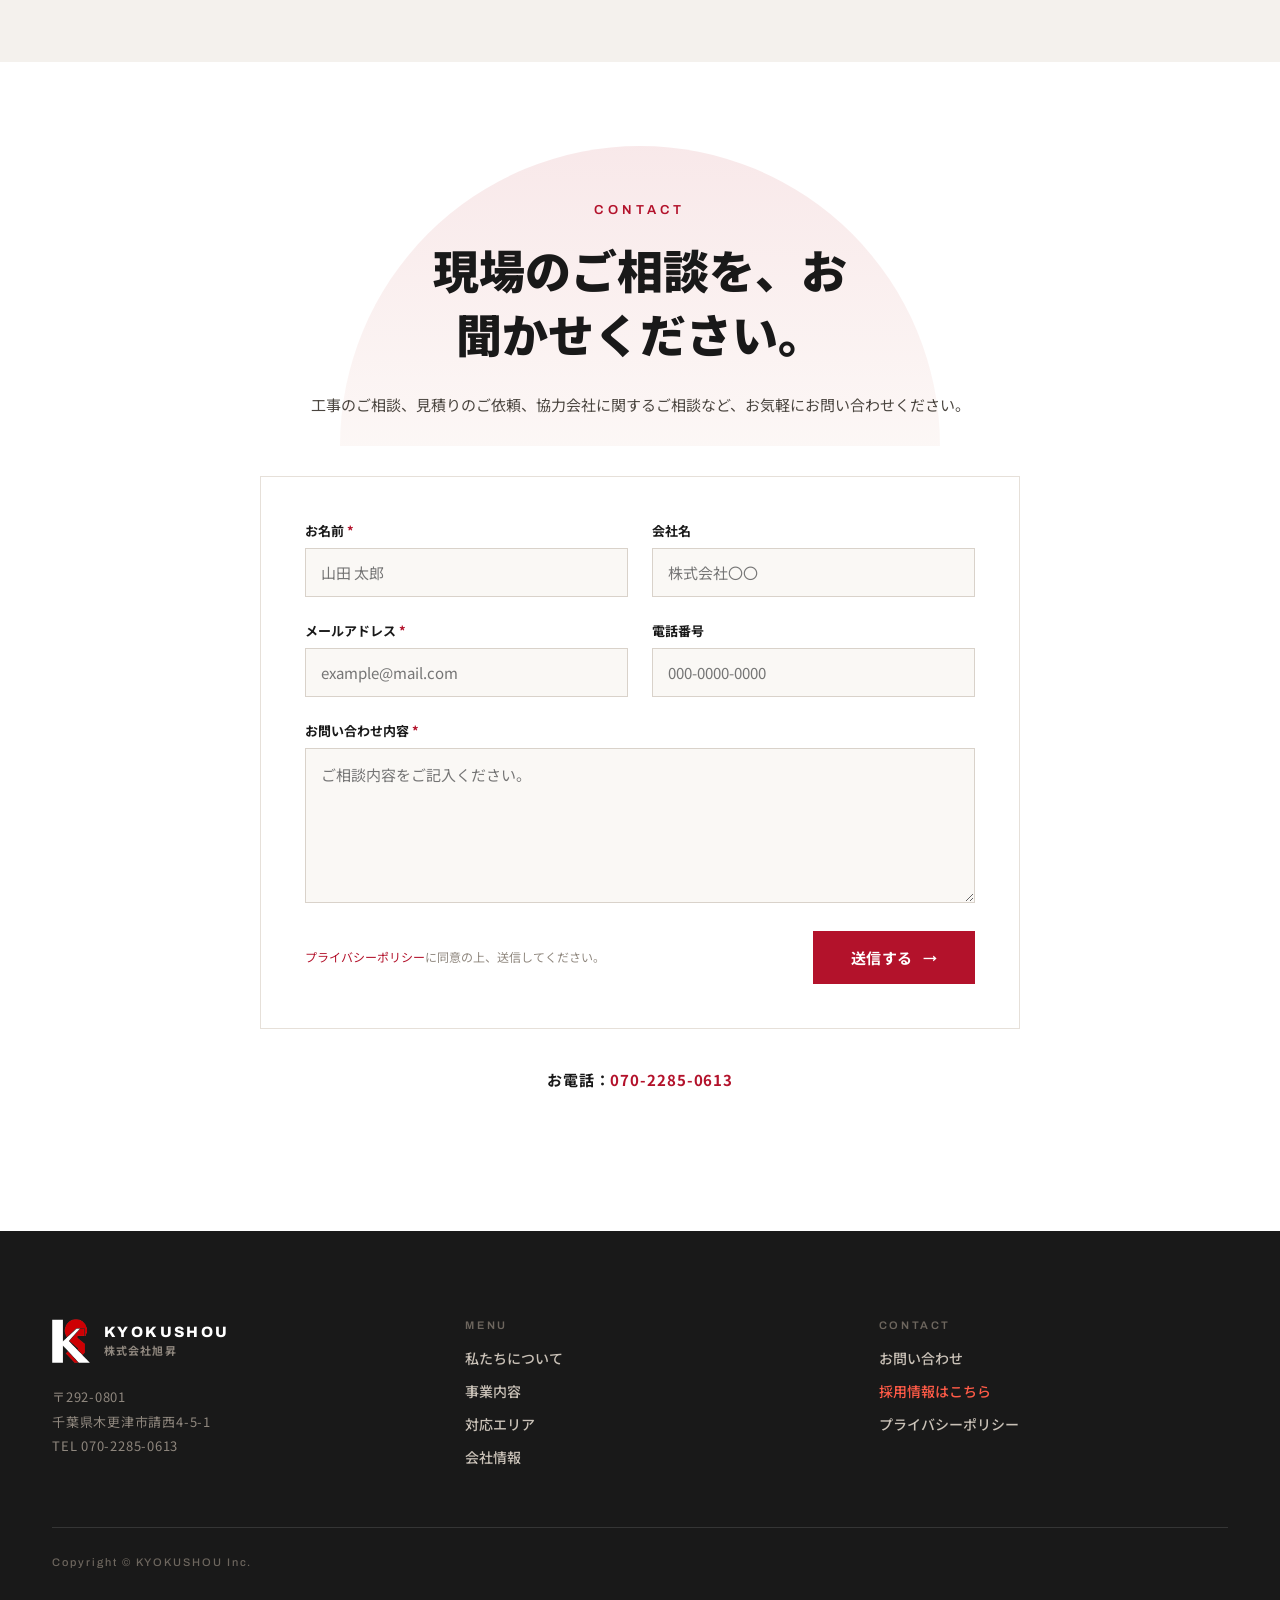
==== commit fbd690ca: "Update to new K/S monogram logo and dedicated favicons - Swap header/mobile-menu logo to the new log" ====
--- a/index.html
+++ b/index.html
@@ -5,11 +5,55 @@
 <meta name="viewport" content="width=device-width, initial-scale=1">
 <title>株式会社旭昇（KYOKUSHOU）｜足場工事・鍛冶工事 - 君津から千葉の京葉エリア</title>
 <meta name="description" content="株式会社旭昇は、足場工事・鍛冶工事を中心に君津市・木更津市・袖ケ浦市・市原市・千葉市など京葉エリアの現場を支える建設会社です。">
-<link rel="icon" href="assets/logo.png" type="image/png">
+<meta name="robots" content="index, follow">
+<link rel="canonical" href="https://kyokushou0415.jp/">
+<meta name="google-site-verification" content="Bt7P3g-fUhiX0Uw409McsVSvSJn1LAV6hJD6mWCxZ_s" />
+
+<meta property="og:type" content="website">
+<meta property="og:site_name" content="株式会社旭昇（KYOKUSHOU）">
+<meta property="og:title" content="株式会社旭昇（KYOKUSHOU）｜足場工事・鍛冶工事 - 君津から千葉の京葉エリア">
+<meta property="og:description" content="株式会社旭昇は、足場工事・鍛冶工事を中心に君津市・木更津市・袖ケ浦市・市原市・千葉市など京葉エリアの現場を支える建設会社です。">
+<meta property="og:url" content="https://kyokushou0415.jp/">
+<meta property="og:image" content="https://kyokushou0415.jp/images/ogp.jpg">
+<meta property="og:image:width" content="1200">
+<meta property="og:image:height" content="630">
+<meta property="og:locale" content="ja_JP">
+<meta name="twitter:card" content="summary_large_image">
+<meta name="twitter:title" content="株式会社旭昇（KYOKUSHOU）｜足場工事・鍛冶工事 - 君津から千葉の京葉エリア">
+<meta name="twitter:description" content="株式会社旭昇は、足場工事・鍛冶工事を中心に君津市・木更津市・袖ケ浦市・市原市・千葉市など京葉エリアの現場を支える建設会社です。">
+<meta name="twitter:image" content="https://kyokushou0415.jp/images/ogp.jpg">
+<meta name="theme-color" content="#b3122b">
+
+<link rel="icon" type="image/png" sizes="32x32" href="assets/favicon-32.png">
+<link rel="icon" type="image/png" sizes="192x192" href="assets/favicon-192.png">
+<link rel="apple-touch-icon" sizes="180x180" href="assets/apple-touch-icon.png">
 <link rel="preconnect" href="https://fonts.googleapis.com">
 <link rel="preconnect" href="https://fonts.gstatic.com" crossorigin>
 <link href="https://fonts.googleapis.com/css2?family=Archivo:wght@500;600;700;800;900&family=Noto+Sans+JP:wght@400;500;700;900&display=swap" rel="stylesheet">
 <link rel="stylesheet" href="css/style.css">
+<script type="application/ld+json">
+{
+  "@context": "https://schema.org",
+  "@type": "GeneralContractor",
+  "name": "株式会社旭昇",
+  "alternateName": "KYOKUSHOU",
+  "url": "https://kyokushou0415.jp/",
+  "logo": "https://kyokushou0415.jp/assets/logo.png",
+  "image": "https://kyokushou0415.jp/images/hero.jpg",
+  "telephone": "+81-70-2285-0613",
+  "foundingDate": "2026-04",
+  "description": "足場工事・鍛冶工事を中心に君津市から千葉市までの京葉エリアの現場を支える建設会社です。",
+  "address": {
+    "@type": "PostalAddress",
+    "streetAddress": "請西4-5-1",
+    "addressLocality": "木更津市",
+    "addressRegion": "千葉県",
+    "postalCode": "292-0801",
+    "addressCountry": "JP"
+  },
+  "areaServed": ["君津市", "木更津市", "袖ケ浦市", "市原市", "千葉市"]
+}
+</script>
 </head>
 <body>
 
@@ -18,7 +62,7 @@
 <header class="site-header" data-header>
   <div class="header-inner">
     <a href="#top" class="brand" aria-label="株式会社旭昇 ホーム">
-      <img src="assets/logo.png" alt="株式会社旭昇 ロゴ" class="brand-logo">
+      <img src="assets/logo-mark.png" alt="株式会社旭昇 ロゴ" class="brand-logo">
       <span class="brand-text">
         <span class="brand-en">KYOKUSHOU</span>
         <span class="brand-jp">株式会社旭昇</span>
@@ -43,7 +87,7 @@
 <div class="mobile-menu" data-mobile-menu>
   <div class="mobile-menu-top">
     <span class="brand">
-      <img src="assets/logo.png" alt="株式会社旭昇 ロゴ" class="brand-logo brand-logo-sm">
+      <img src="assets/logo-mark.png" alt="株式会社旭昇 ロゴ" class="brand-logo brand-logo-sm">
       <span class="brand-en">KYOKUSHOU</span>
     </span>
     <button class="menu-close" data-menu-close aria-label="メニューを閉じる">×</button>
@@ -272,7 +316,7 @@
       <label><span>電話番号</span><input type="tel" name="phone" placeholder="000-0000-0000"></label>
       <label class="full"><span>お問い合わせ内容 <em>*</em></span><textarea name="message" required rows="5" placeholder="ご相談内容をご記入ください。"></textarea></label>
       <div class="form-footer full">
-        <p class="form-note"><a href="#privacy">プライバシーポリシー</a>に同意の上、送信してください。</p>
+        <p class="form-note"><a href="privacy.html">プライバシーポリシー</a>に同意の上、送信してください。</p>
         <button type="submit" class="btn-submit">送信する<span class="arrow">→</span></button>
       </div>
       <p class="form-error full" data-form-error hidden>送信に失敗しました。お手数ですがお電話にてお問い合わせください。</p>
@@ -288,7 +332,7 @@
     <div class="footer-grid">
       <div>
         <span class="footer-brand">
-          <span class="footer-mark"></span>
+          <img src="assets/logo-mark-white.png" alt="株式会社旭昇 ロゴ" class="footer-logo">
           <span class="brand-text">
             <span class="brand-en">KYOKUSHOU</span>
             <span class="brand-jp">株式会社旭昇</span>
@@ -307,7 +351,7 @@
         <span class="footer-label">CONTACT</span>
         <a href="#contact">お問い合わせ</a>
         <a href="#recruit" class="footer-recruit">採用情報はこちら</a>
-        <a href="#privacy">プライバシーポリシー</a>
+        <a href="privacy.html">プライバシーポリシー</a>
       </nav>
     </div>
     <p class="footer-copy">Copyright © KYOKUSHOU Inc.</p>
--- a/css/style.css
+++ b/css/style.css
@@ -57,11 +57,11 @@
   display:flex;align-items:center;justify-content:space-between;gap:20px;
 }
 .brand{display:flex;align-items:center;gap:14px;color:#1c1c1c}
-.brand-logo{height:52px;width:auto;display:block;flex:none}
+.brand-logo{height:46px;width:auto;display:block;flex:none}
 .brand-logo-sm{height:40px}
-.brand-text{line-height:1;display:block;border-left:1px solid #e0d9d1;padding-left:14px}
+.brand-text{line-height:1;display:block}
 .brand-en{display:block;font:800 15px/1 'Archivo';letter-spacing:.16em;color:#1c1c1c}
-.brand-jp{display:block;font:700 11px/1 'Noto Sans JP';letter-spacing:.1em;color:#8f877e;margin-top:4px}
+.brand-jp{display:block;font:700 11px/1 'Noto Sans JP';letter-spacing:.1em;color:#8f877e;margin-top:5px}
 
 .site-nav{display:flex;align-items:center;gap:clamp(18px,2.2vw,34px)}
 .nav-link{
@@ -327,9 +327,9 @@
   gap:clamp(32px,5vw,64px);padding-bottom:clamp(40px,5vw,60px);
   border-bottom:1px solid rgba(255,255,255,.12);
 }
-.footer-brand{display:flex;align-items:center;gap:13px;margin-bottom:20px}
+.footer-brand{display:flex;align-items:center;gap:14px;margin-bottom:22px}
 .footer-brand .brand-en{color:#fff}
-.footer-mark{width:36px;height:18px;border-radius:36px 36px 0 0;background:#b3122b;display:block;flex:none}
+.footer-logo{height:44px;width:auto;display:block;flex:none}
 .footer-address{margin:0;font:400 13px/1.9 'Noto Sans JP';color:#8f877e;letter-spacing:.06em}
 .footer-nav{display:flex;flex-direction:column;gap:13px}
 .footer-label{font:600 11px 'Archivo';letter-spacing:.24em;color:#6d665e;margin-bottom:4px}
@@ -418,3 +418,16 @@
   border:1.5px solid rgba(255,255,255,.7);transition:background .35s,color .35s;
 }
 .btn-entry:hover{background:#fff;color:#b3122b}
+
+/* ===== Legal (privacy policy) ===== */
+.legal{background:#ffffff;padding-top:calc(74px + clamp(56px,9vw,110px))}
+.legal-inner{max-width:760px;margin:0 auto}
+.legal-inner h1{margin:0 0 clamp(24px,3vw,36px);font:900 clamp(28px,4vw,44px)/1.3 'Noto Sans JP';color:#191919}
+.legal-lead{margin:0 0 clamp(40px,5vw,56px);font:400 15px/2 'Noto Sans JP';color:#4a453f}
+.legal-article h2{margin:clamp(36px,5vw,52px) 0 16px;font:700 18px/1.6 'Noto Sans JP';color:#191919;padding-top:20px;border-top:1px solid #e6e0d9}
+.legal-article h2:first-child{margin-top:0;padding-top:0;border-top:none}
+.legal-article p{margin:0 0 16px;font:400 15px/2 'Noto Sans JP';color:#4a453f}
+.legal-article ul{margin:0 0 16px;padding-left:1.4em;font:400 15px/2 'Noto Sans JP';color:#4a453f}
+.legal-article li{margin:0 0 4px}
+.legal-article a{color:#b3122b}
+.legal-date{margin-top:clamp(36px,5vw,52px);font:500 13px 'Noto Sans JP';color:#8f877e}
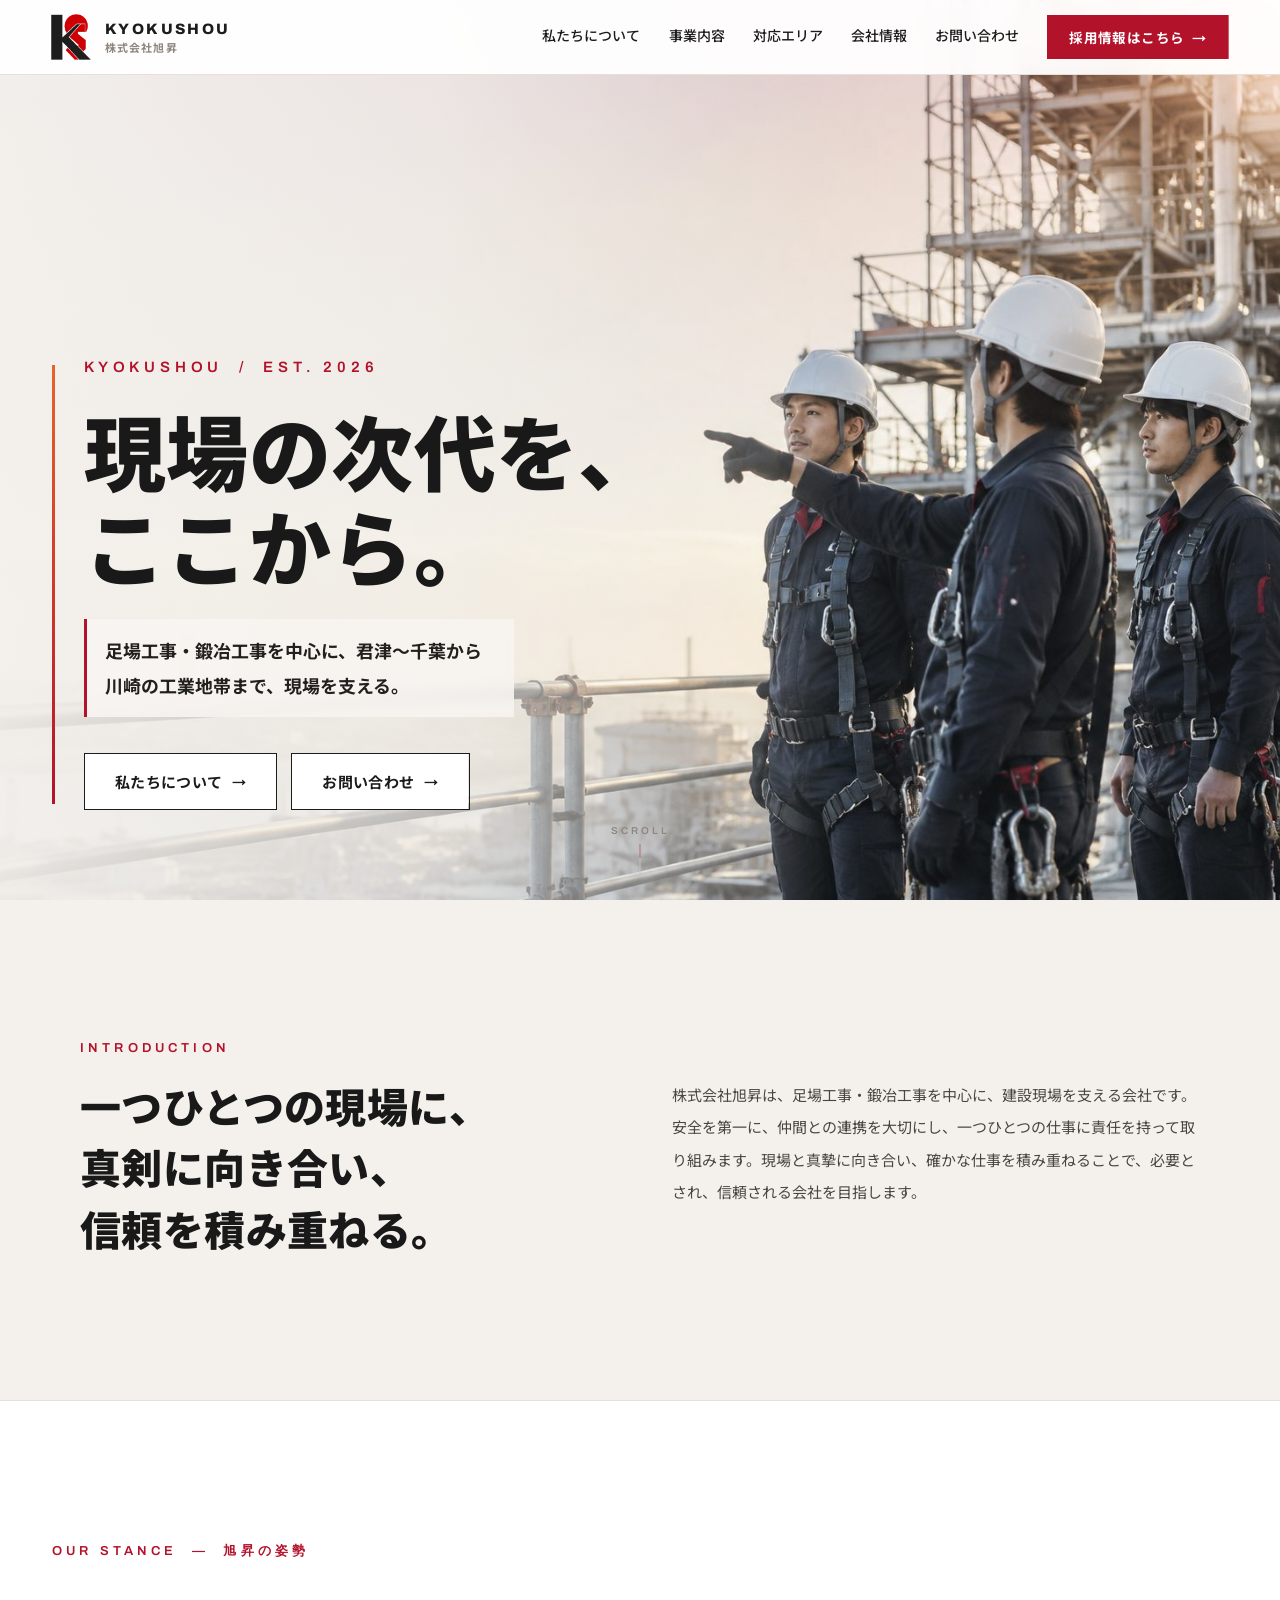
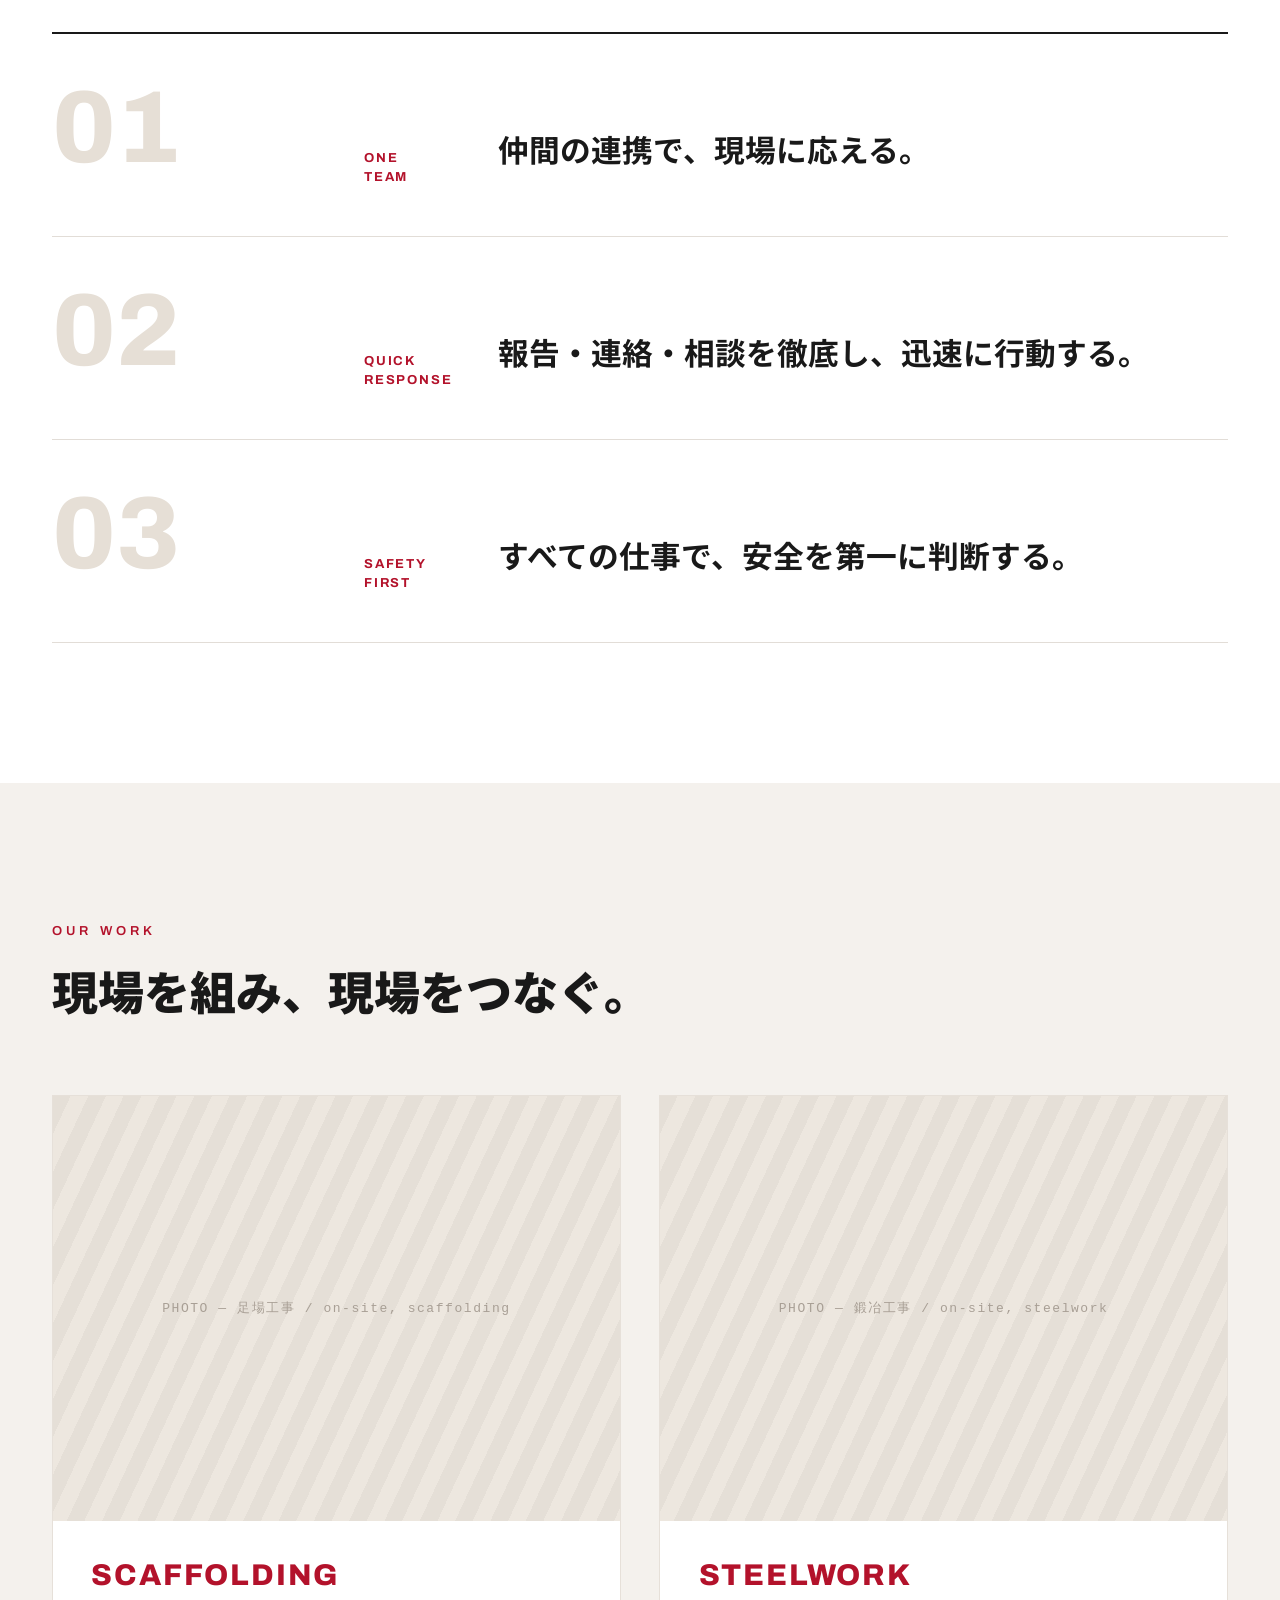
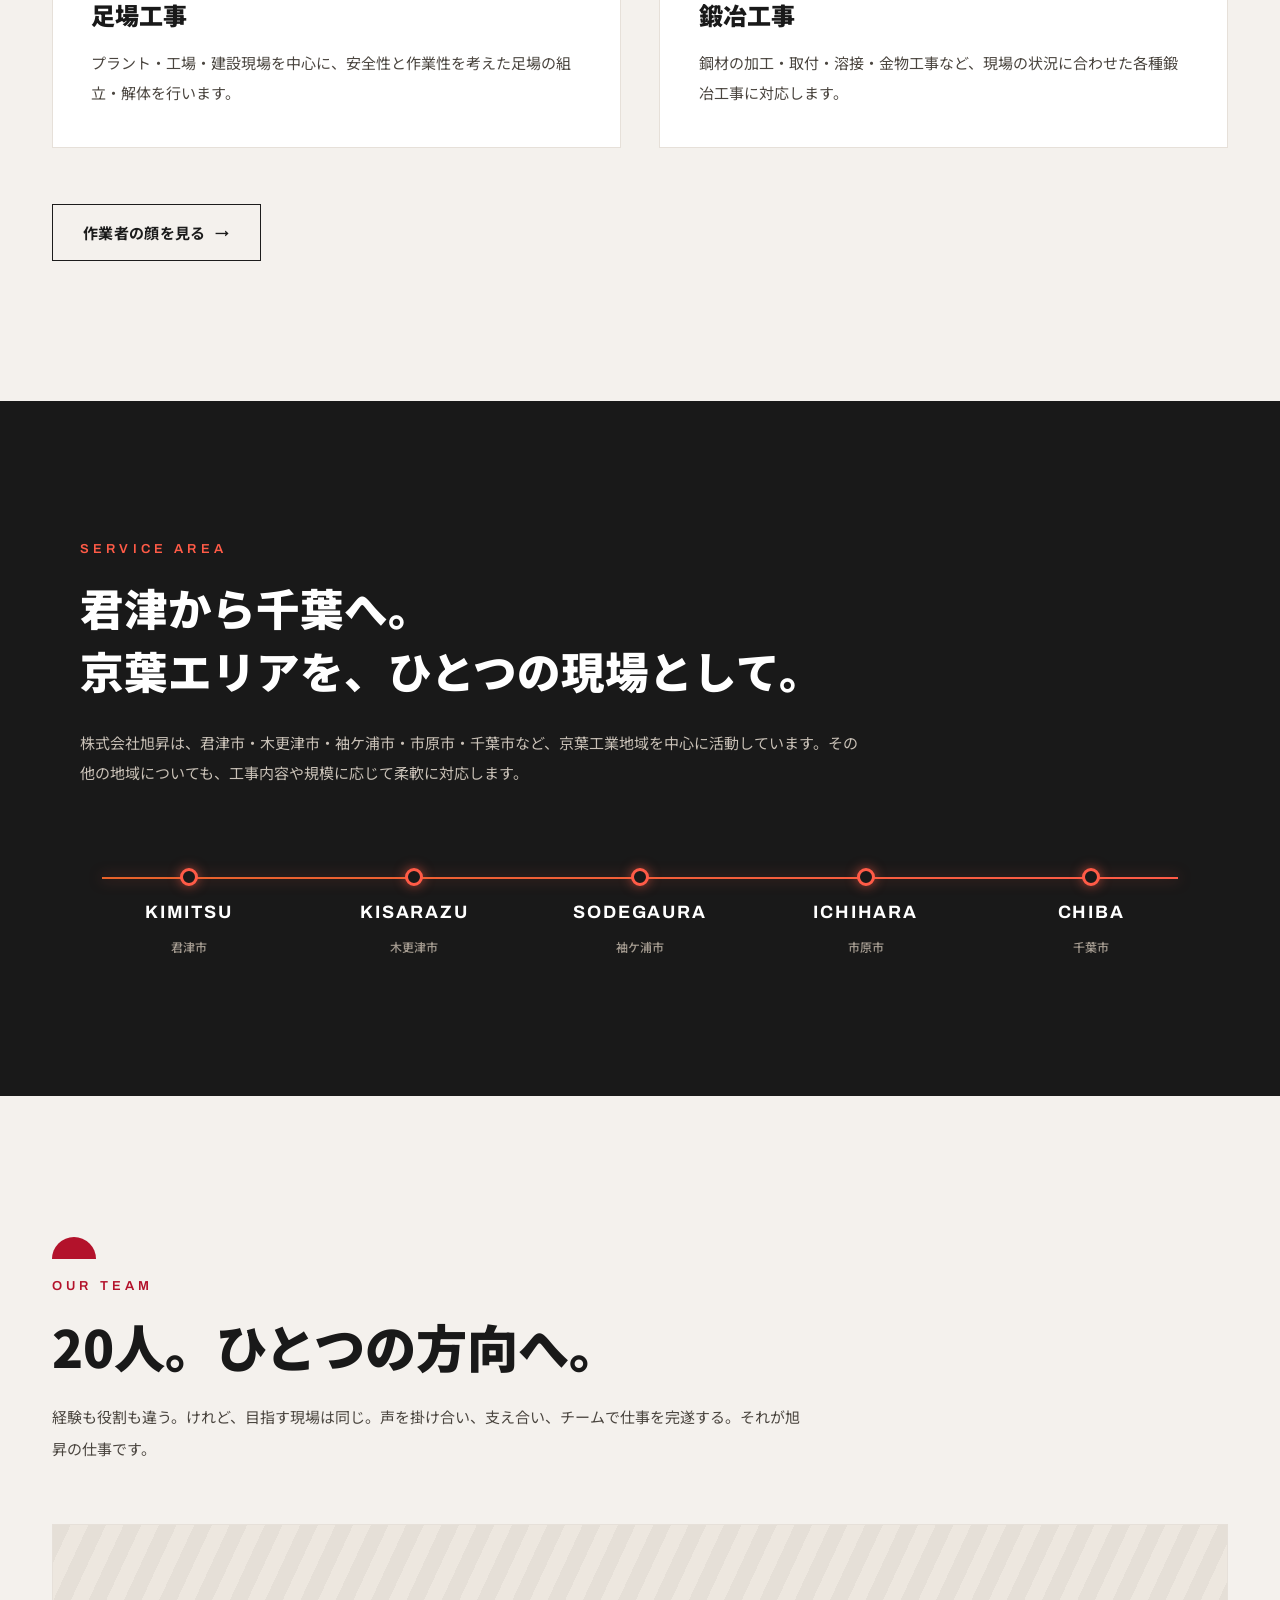
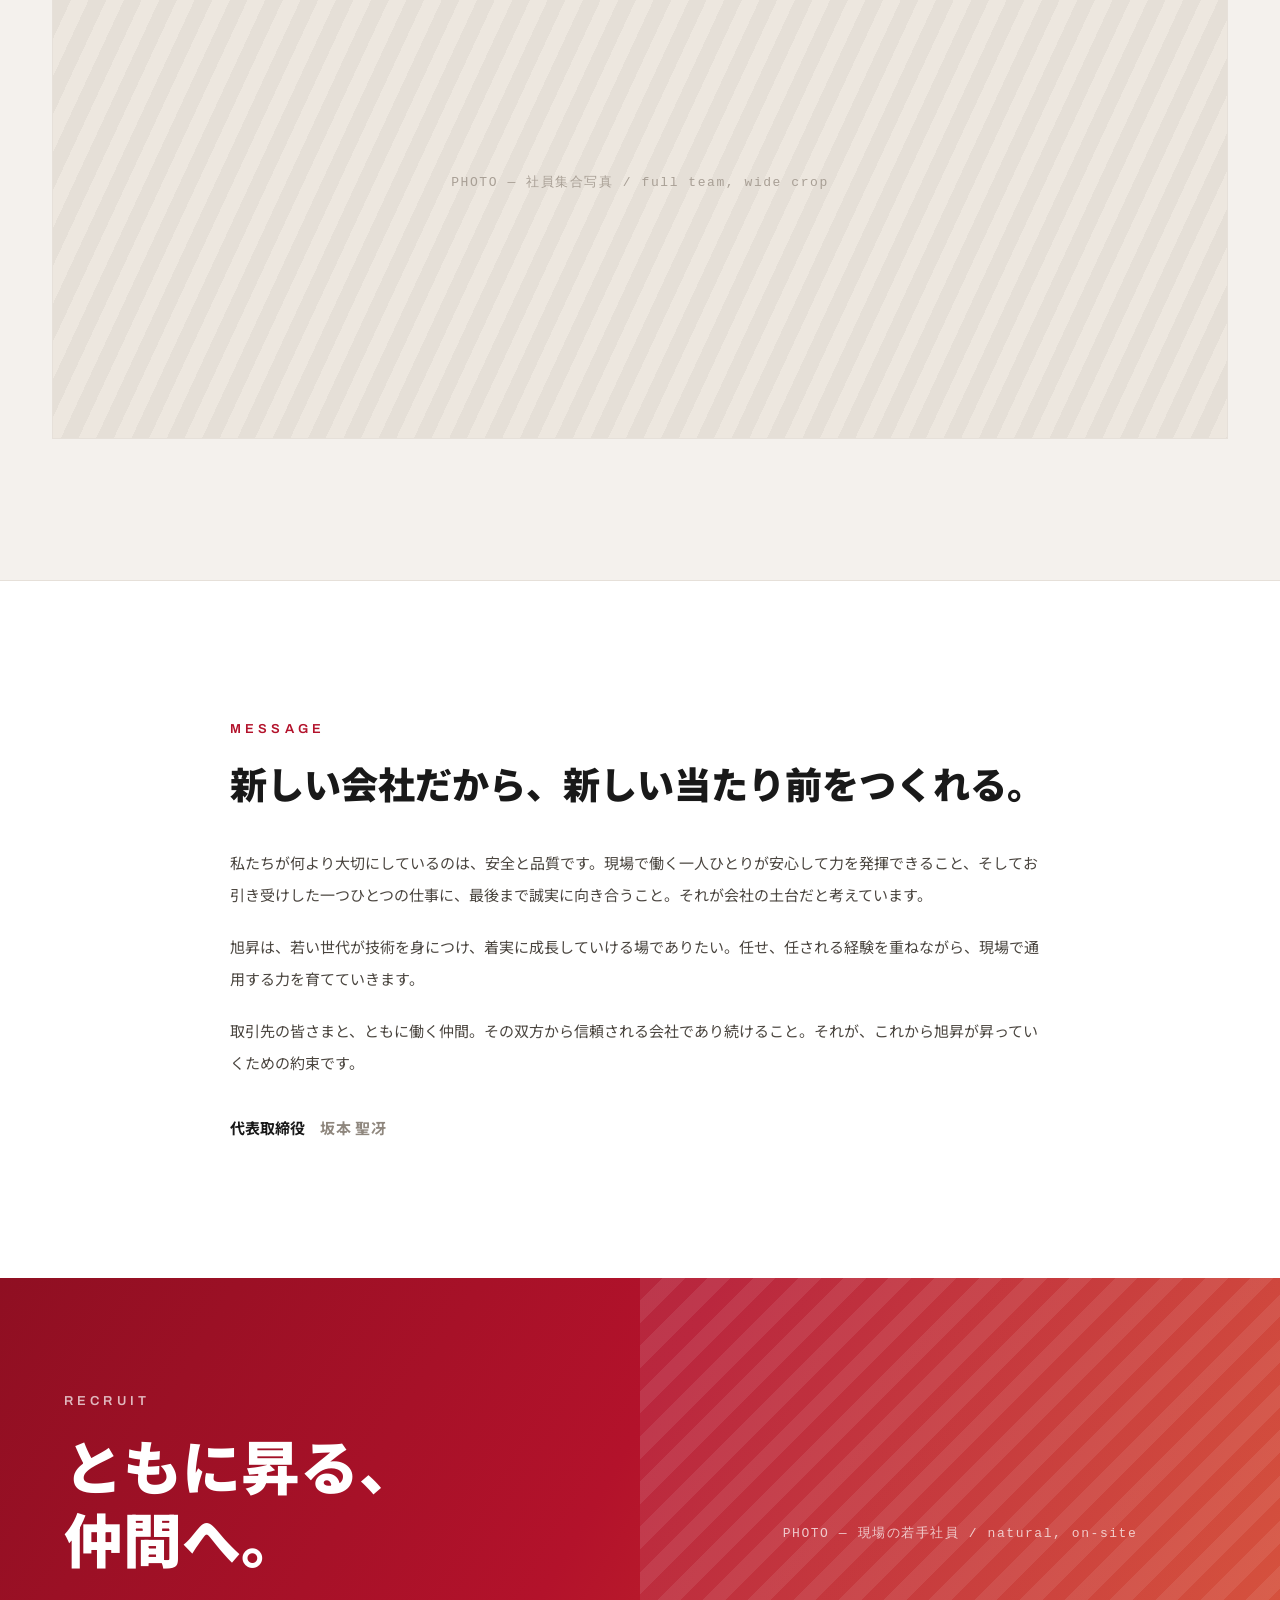
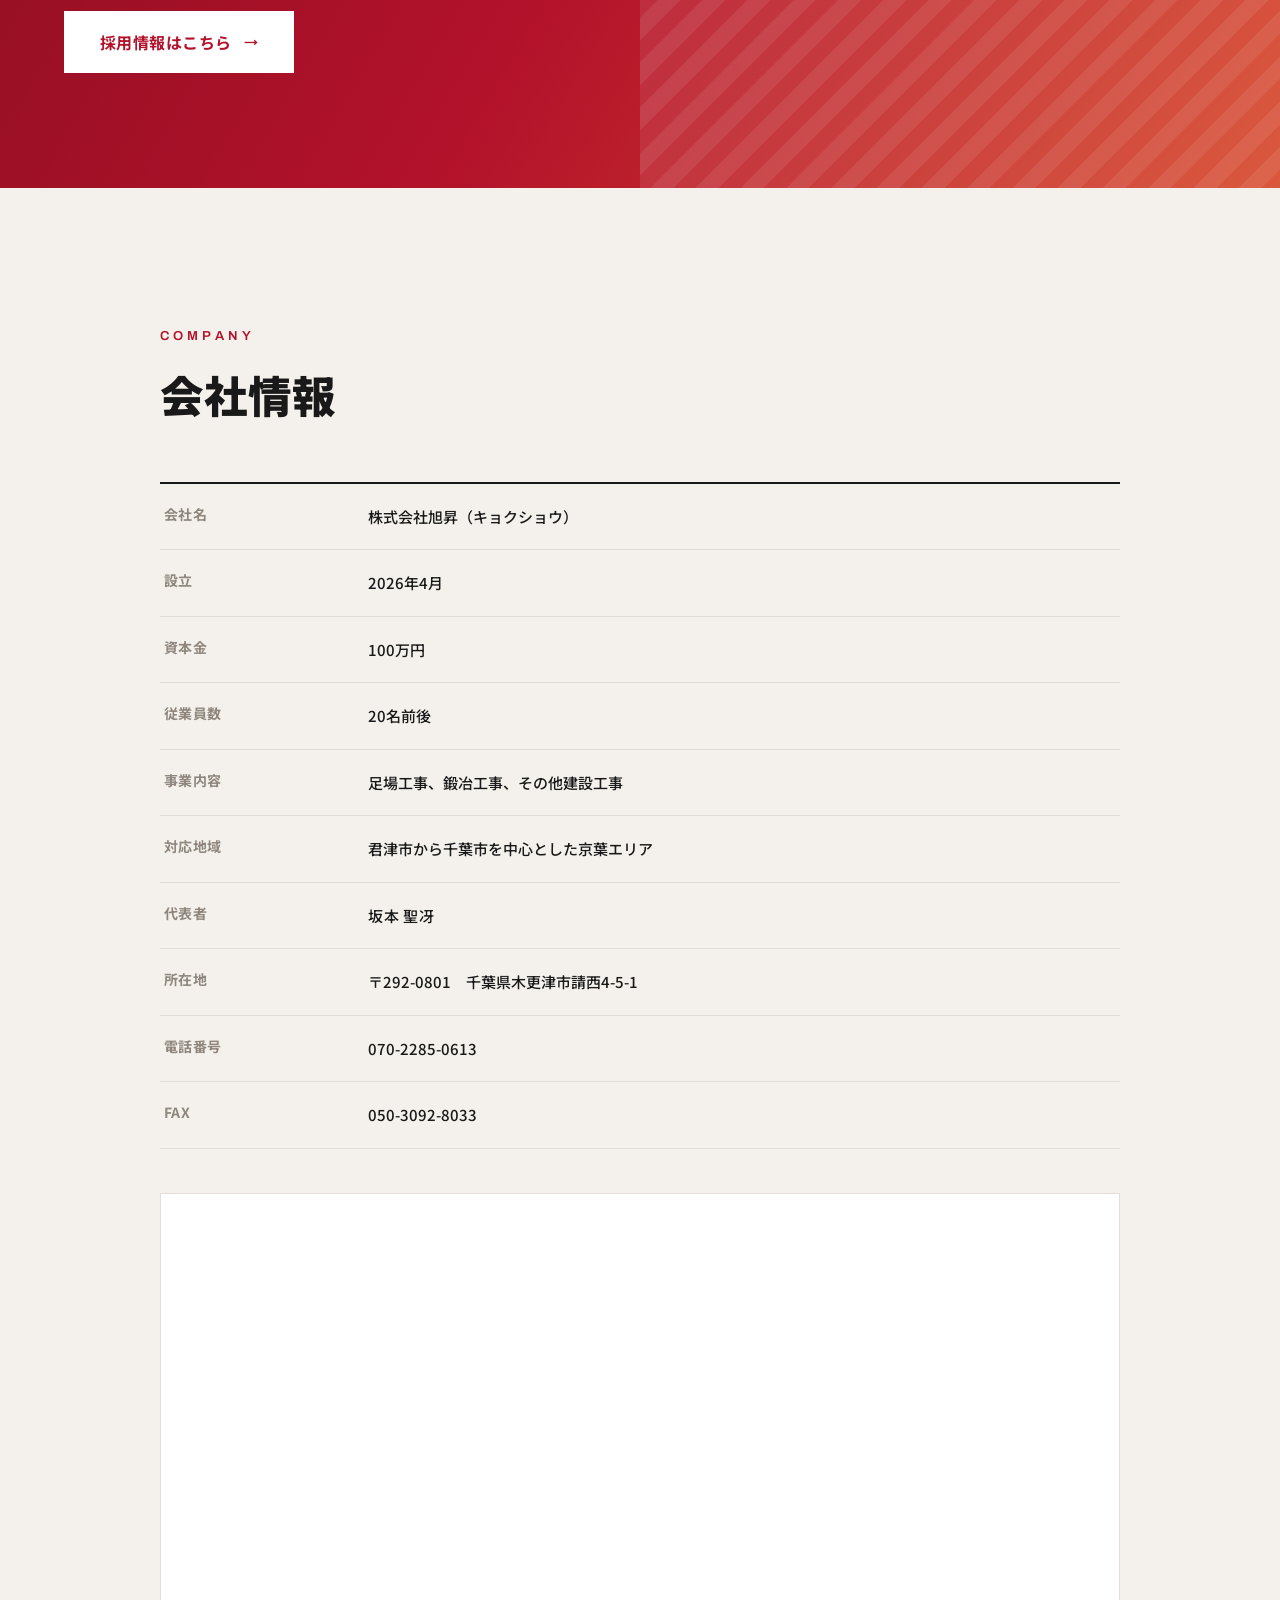
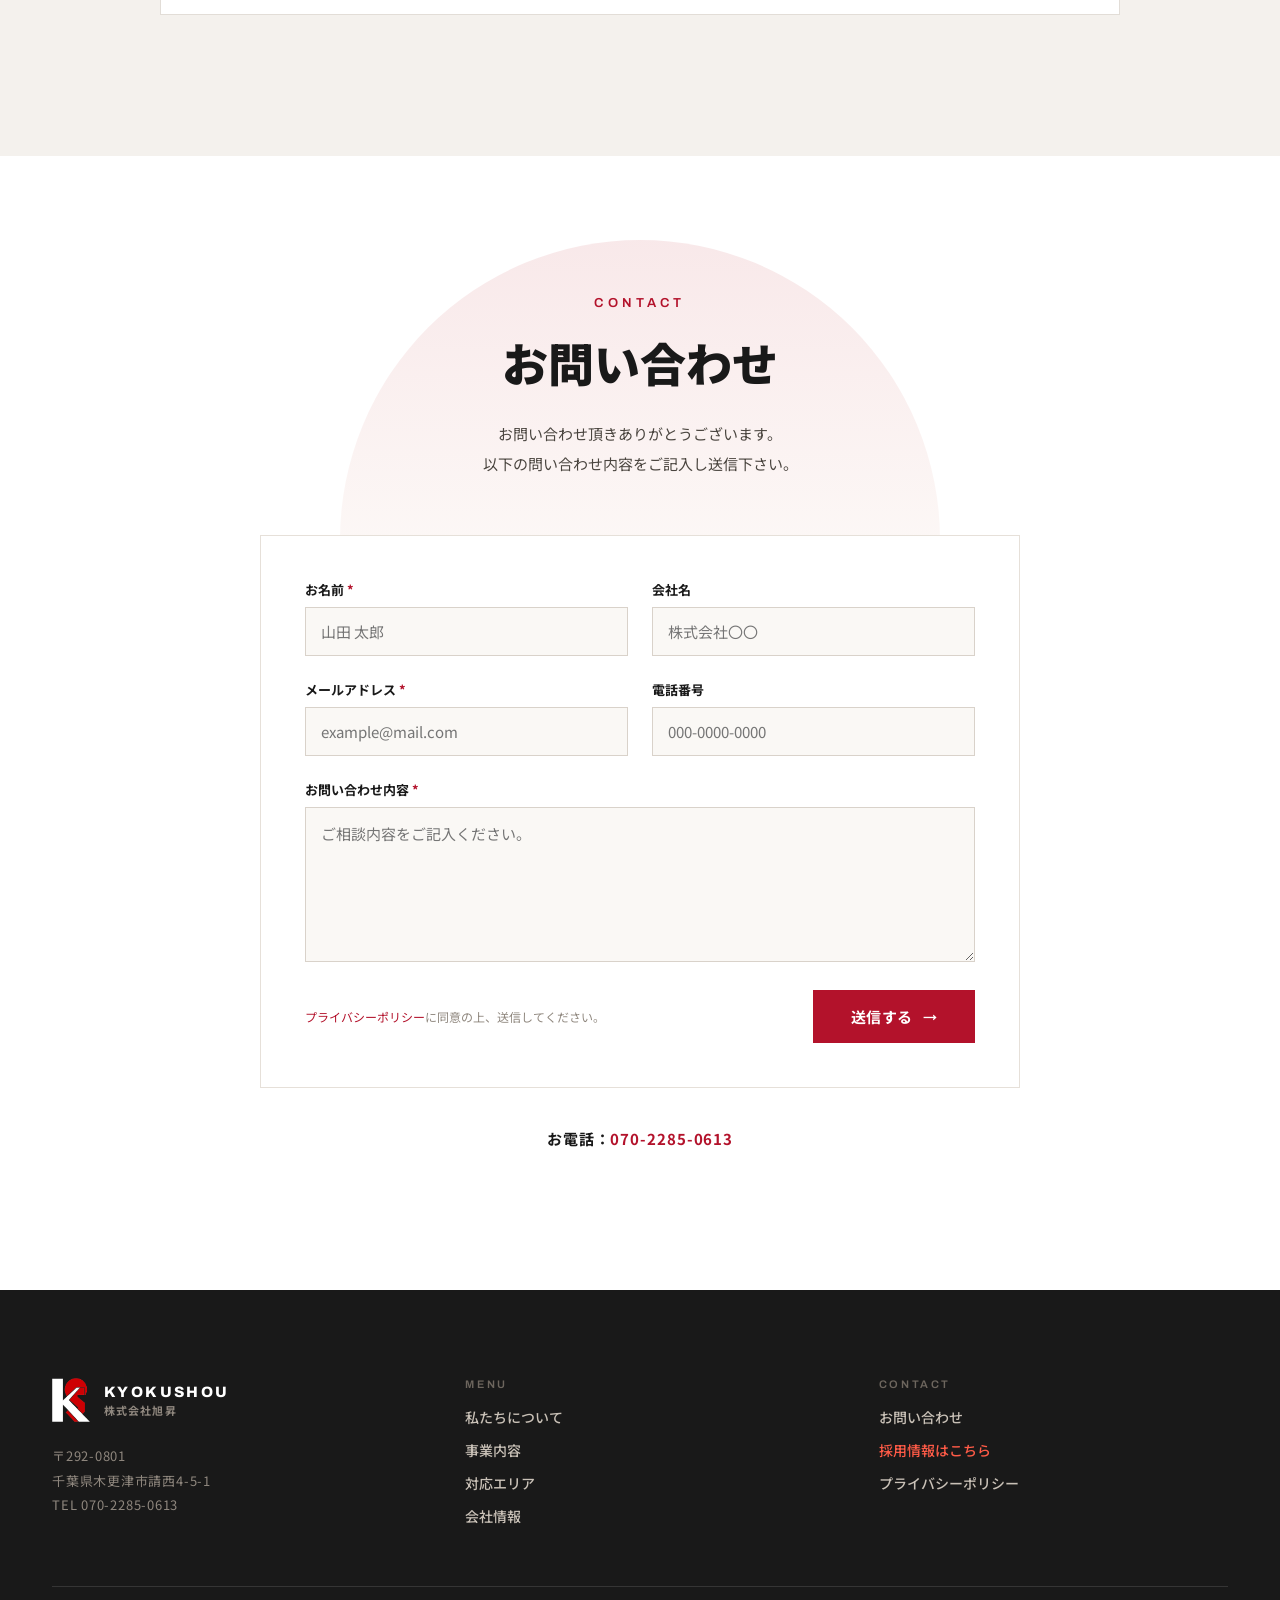
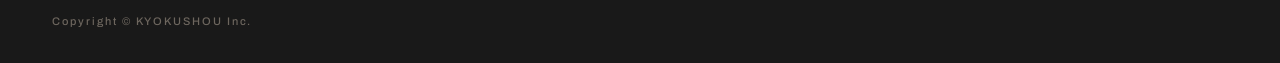
==== commit bbb72b30: "Update top page copy per latest design handoff - Hero subcopy: new copy + readable background chip (" ====
--- a/index.html
+++ b/index.html
@@ -114,7 +114,7 @@
       <span class="hero-vline" data-reveal-line="v"></span>
       <p class="eyebrow" data-reveal="up">KYOKUSHOU&nbsp;&nbsp;/&nbsp;&nbsp;EST. 2026</p>
       <h1 data-reveal="up">現場の次代を、<br>ここから。</h1>
-      <p class="hero-lead" data-reveal="up">足場と鍛冶を軸に、君津から千葉までの現場を支える。</p>
+      <p class="hero-lead" data-reveal="up">足場工事・鍛冶工事を中心に、君津〜千葉から川崎の工業地帯まで、現場を支える。</p>
       <div class="hero-actions" data-reveal="up">
         <a href="#about" class="btn-outline">私たちについて<span class="arrow">→</span></a>
         <a href="#contact" class="btn-outline">お問い合わせ<span class="arrow">→</span></a>
@@ -133,9 +133,9 @@
   <div class="intro-grid">
     <div>
       <p class="eyebrow" data-reveal="up">Introduction</p>
-      <h2 data-reveal="up">若さではなく、<br>向き合う姿勢で<br>信頼をつくる。</h2>
-    </div>
-    <p class="intro-text" data-reveal="up">株式会社旭昇は、若手社員を中心とした約20名の建設会社です。足場工事・鍛冶工事を軸に、安全、連携、迅速な対応を徹底し、一つひとつの現場に誠実に向き合います。新しい会社だからこそ、既成概念にとらわれず、現場から必要とされ続ける組織を目指します。</p>
+      <h2 data-reveal="up">一つひとつの現場に、<br>真剣に向き合い、<br>信頼を積み重ねる。</h2>
+    </div>
+    <p class="intro-text" data-reveal="up">株式会社旭昇は、足場工事・鍛冶工事を中心に、建設現場を支える会社です。安全を第一に、仲間との連携を大切にし、一つひとつの仕事に責任を持って取り組みます。現場と真摯に向き合い、確かな仕事を積み重ねることで、必要とされ、信頼される会社を目指します。</p>
   </div>
 </section>
 
@@ -147,17 +147,17 @@
     <div class="stance-row stance-row-first" data-reveal="up">
       <span class="stance-num">01</span>
       <span class="stance-tag">ONE<br>TEAM</span>
-      <span class="stance-text">若手の連携で、現場に応える。</span>
+      <span class="stance-text">仲間の連携で、現場に応える。</span>
     </div>
     <div class="stance-row" data-reveal="up">
       <span class="stance-num">02</span>
       <span class="stance-tag">QUICK<br>RESPONSE</span>
-      <span class="stance-text">報告・連絡・相談を徹底し、素早く動く。</span>
+      <span class="stance-text">報告・連絡・相談を徹底し、迅速に行動する。</span>
     </div>
     <div class="stance-row stance-row-last" data-reveal="up">
       <span class="stance-num">03</span>
       <span class="stance-tag">SAFETY<br>FIRST</span>
-      <span class="stance-text">すべての仕事で、安全を判断の基準にする。</span>
+      <span class="stance-text">すべての仕事で、安全を第一に判断する。</span>
     </div>
   </div>
 </section>
@@ -286,6 +286,7 @@
       <div class="company-row"><dt>代表者</dt><dd class="tracked">坂本 聖冴</dd></div>
       <div class="company-row"><dt>所在地</dt><dd>〒292-0801　千葉県木更津市請西4-5-1</dd></div>
       <div class="company-row"><dt>電話番号</dt><dd><a href="tel:07022850613" class="tel-link">070-2285-0613</a></dd></div>
+      <div class="company-row"><dt>FAX</dt><dd>050-3092-8033</dd></div>
     </dl>
     <div class="company-map" data-reveal="up">
       <iframe title="株式会社旭昇 所在地マップ" src="https://maps.google.com/maps?q=%E5%8D%83%E8%91%89%E7%9C%8C%E6%9C%A8%E6%9B%B4%E6%B4%A5%E5%B8%82%E8%AB%8B%E8%A5%BF4-5-1&z=16&output=embed" loading="lazy" referrerpolicy="no-referrer-when-downgrade"></iframe>
@@ -299,8 +300,8 @@
   <div class="contact-inner">
     <div class="contact-head">
       <p class="eyebrow" data-reveal="up">Contact</p>
-      <h2 data-reveal="up">現場のご相談を、お聞かせください。</h2>
-      <p class="contact-lead" data-reveal="up">工事のご相談、見積りのご依頼、協力会社に関するご相談など、お気軽にお問い合わせください。</p>
+      <h2 data-reveal="up">お問い合わせ</h2>
+      <p class="contact-lead" data-reveal="up">お問い合わせ頂きありがとうございます。<br>以下の問い合わせ内容をご記入し送信下さい。</p>
     </div>
 
     <div class="form-success" data-form-success hidden>
--- a/css/style.css
+++ b/css/style.css
@@ -132,7 +132,12 @@
   background:linear-gradient(180deg,#e8632a,#b3122b);transform-origin:top center;
 }
 .hero h1{font:900 clamp(36px,6.6vw,82px)/1.16 'Noto Sans JP';letter-spacing:.005em;color:#191919;text-wrap:balance}
-.hero-lead{margin:clamp(20px,3vh,32px) 0 0;font:500 clamp(15px,1.5vw,20px)/1.9 'Noto Sans JP';color:#3a352f;max-width:34em}
+.hero-lead{
+  margin:clamp(20px,3vh,32px) 0 0;font:700 clamp(15px,1.4vw,19px)/1.95 'Noto Sans JP';
+  color:#22201d;max-width:24em;display:inline-block;
+  background:rgba(247,245,242,.88);backdrop-filter:blur(6px);-webkit-backdrop-filter:blur(6px);
+  padding:14px 20px 14px 18px;border-left:3px solid #b3122b;
+}
 .hero .eyebrow{margin:0 0 clamp(18px,3vh,30px);font-size:clamp(12px,1.2vw,15px)}
 .hero-actions{display:flex;flex-wrap:wrap;gap:14px;margin-top:clamp(28px,4vh,44px)}
 
@@ -169,14 +174,14 @@
 .stance-inner{max-width:1200px;margin:0 auto}
 .stance-inner .eyebrow{margin-bottom:clamp(36px,6vw,72px)}
 .stance-row{
-  display:grid;grid-template-columns:minmax(0,0.9fr) minmax(0,44px) minmax(0,2fr);
-  align-items:baseline;gap:clamp(12px,3vw,40px);padding:clamp(28px,4vw,48px) 0;
+  display:grid;grid-template-columns:minmax(0,0.75fr) minmax(96px,auto) minmax(0,2fr);
+  align-items:baseline;gap:clamp(18px,3vw,44px);padding:clamp(28px,4vw,48px) 0;
   border-top:1px solid #e2ddd7;
 }
 .stance-row-first{border-top:2px solid #191919}
 .stance-row-last{border-bottom:1px solid #e2ddd7}
 .stance-num{font:800 clamp(52px,8vw,104px)/0.9 'Archivo';color:#e6dfd6}
-.stance-tag{font:700 13px 'Archivo';letter-spacing:.16em;color:#b3122b}
+.stance-tag{font:700 13px/1.5 'Archivo';letter-spacing:.14em;white-space:nowrap;color:#b3122b}
 .stance-text{font:700 clamp(19px,2.4vw,32px)/1.6 'Noto Sans JP';color:#191919;text-wrap:balance}
 
 /* ===== Business ===== */
